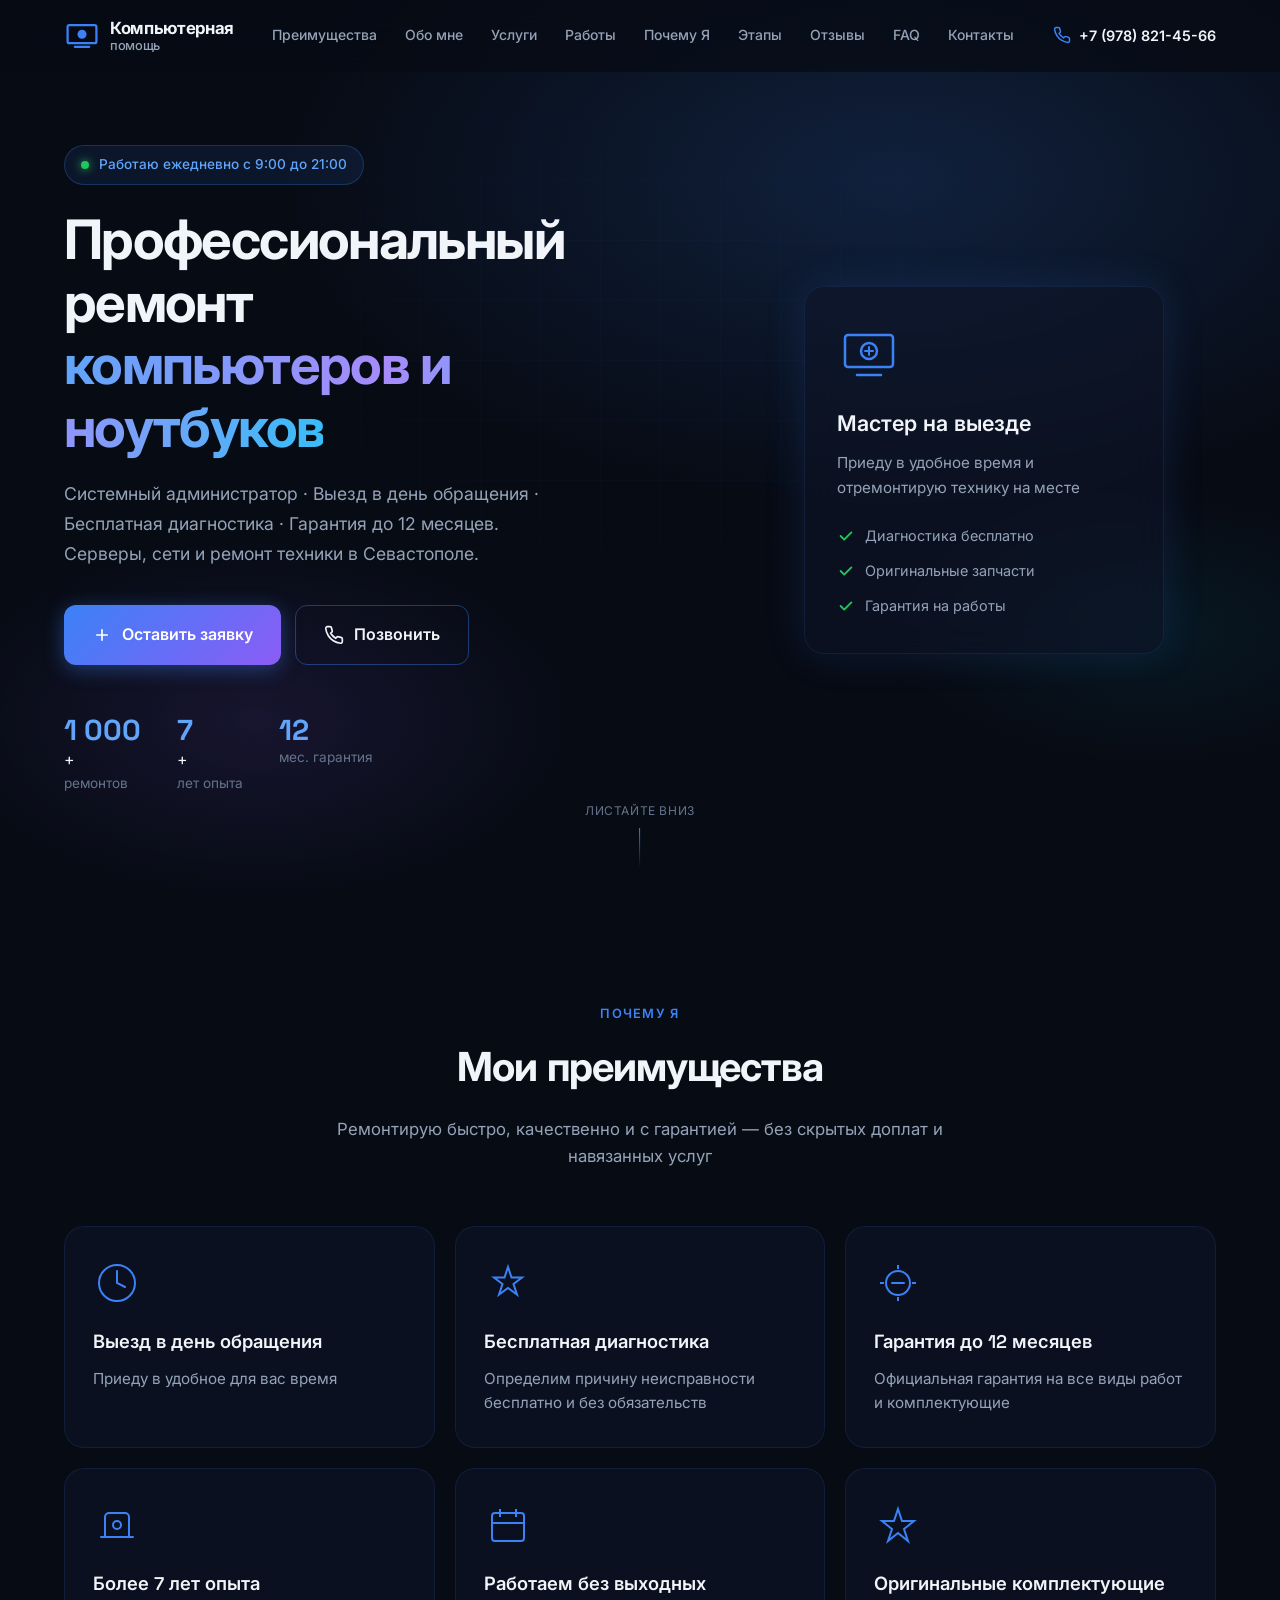
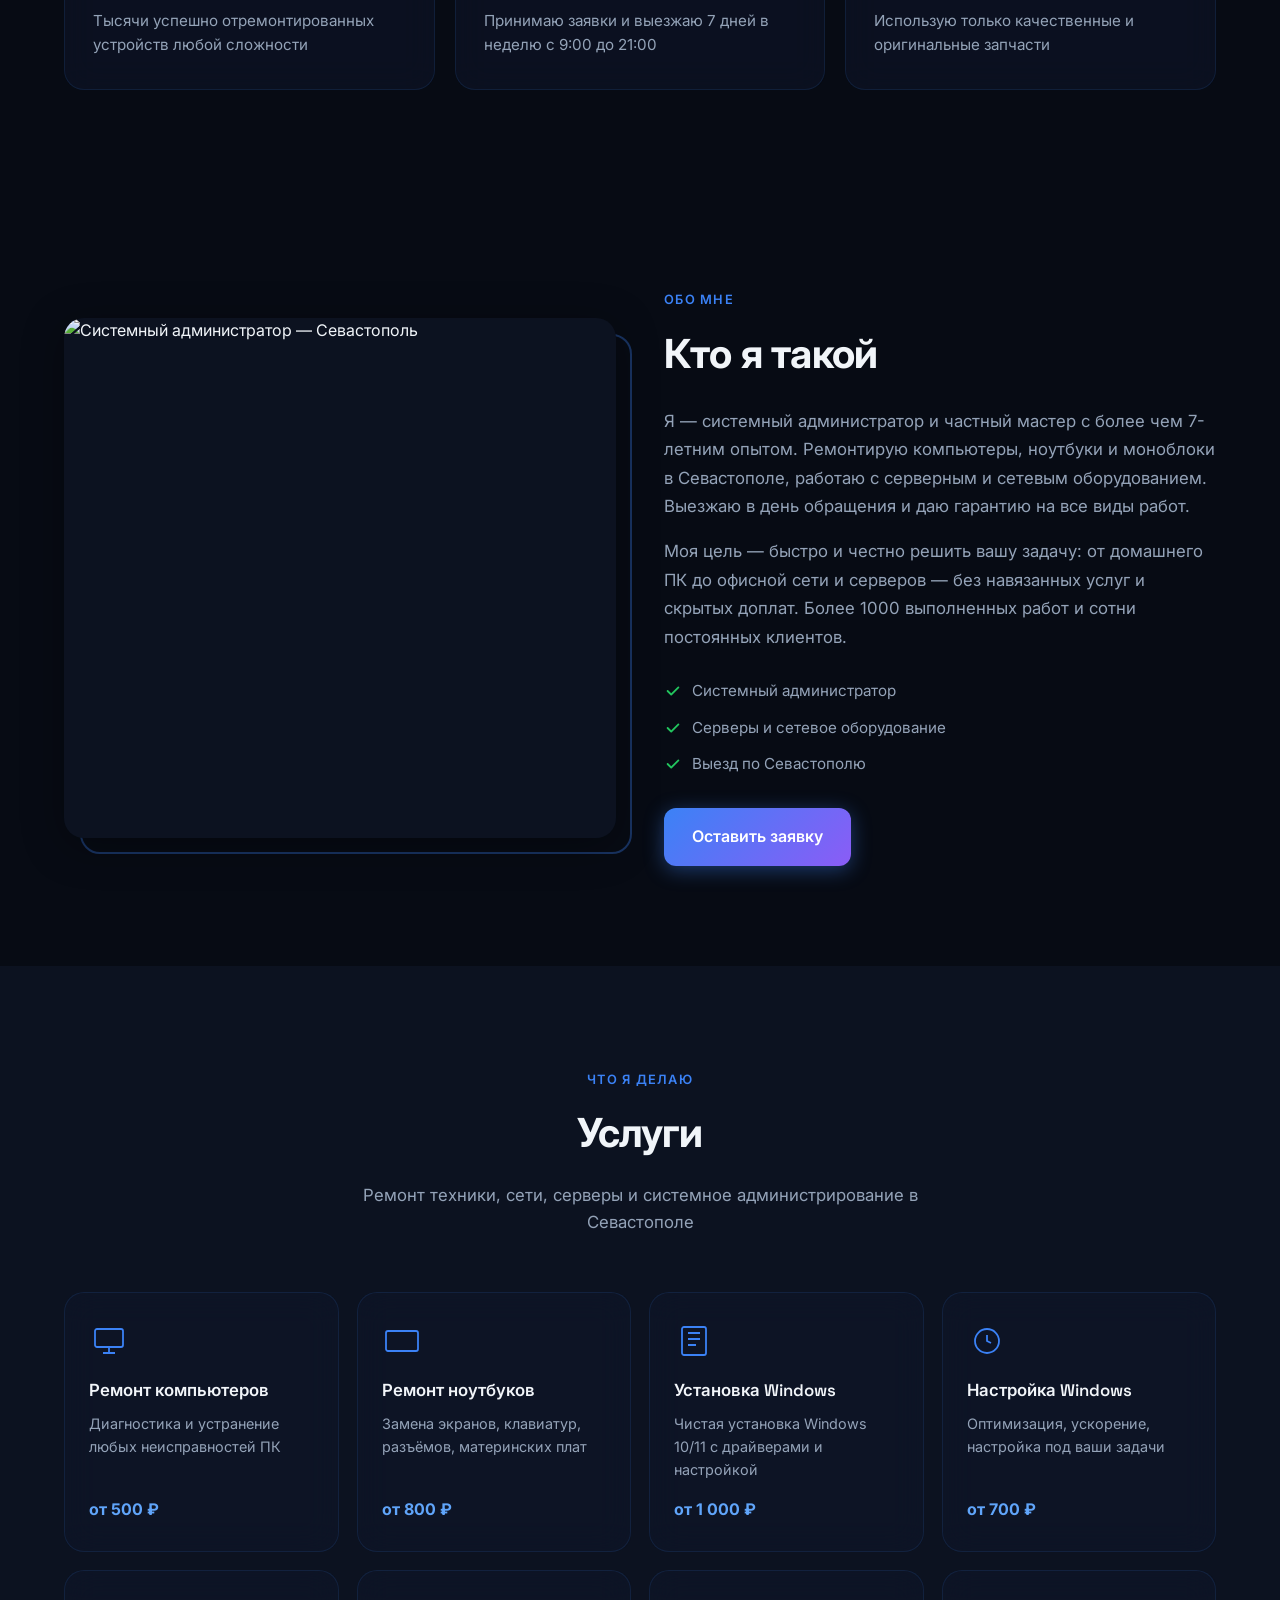
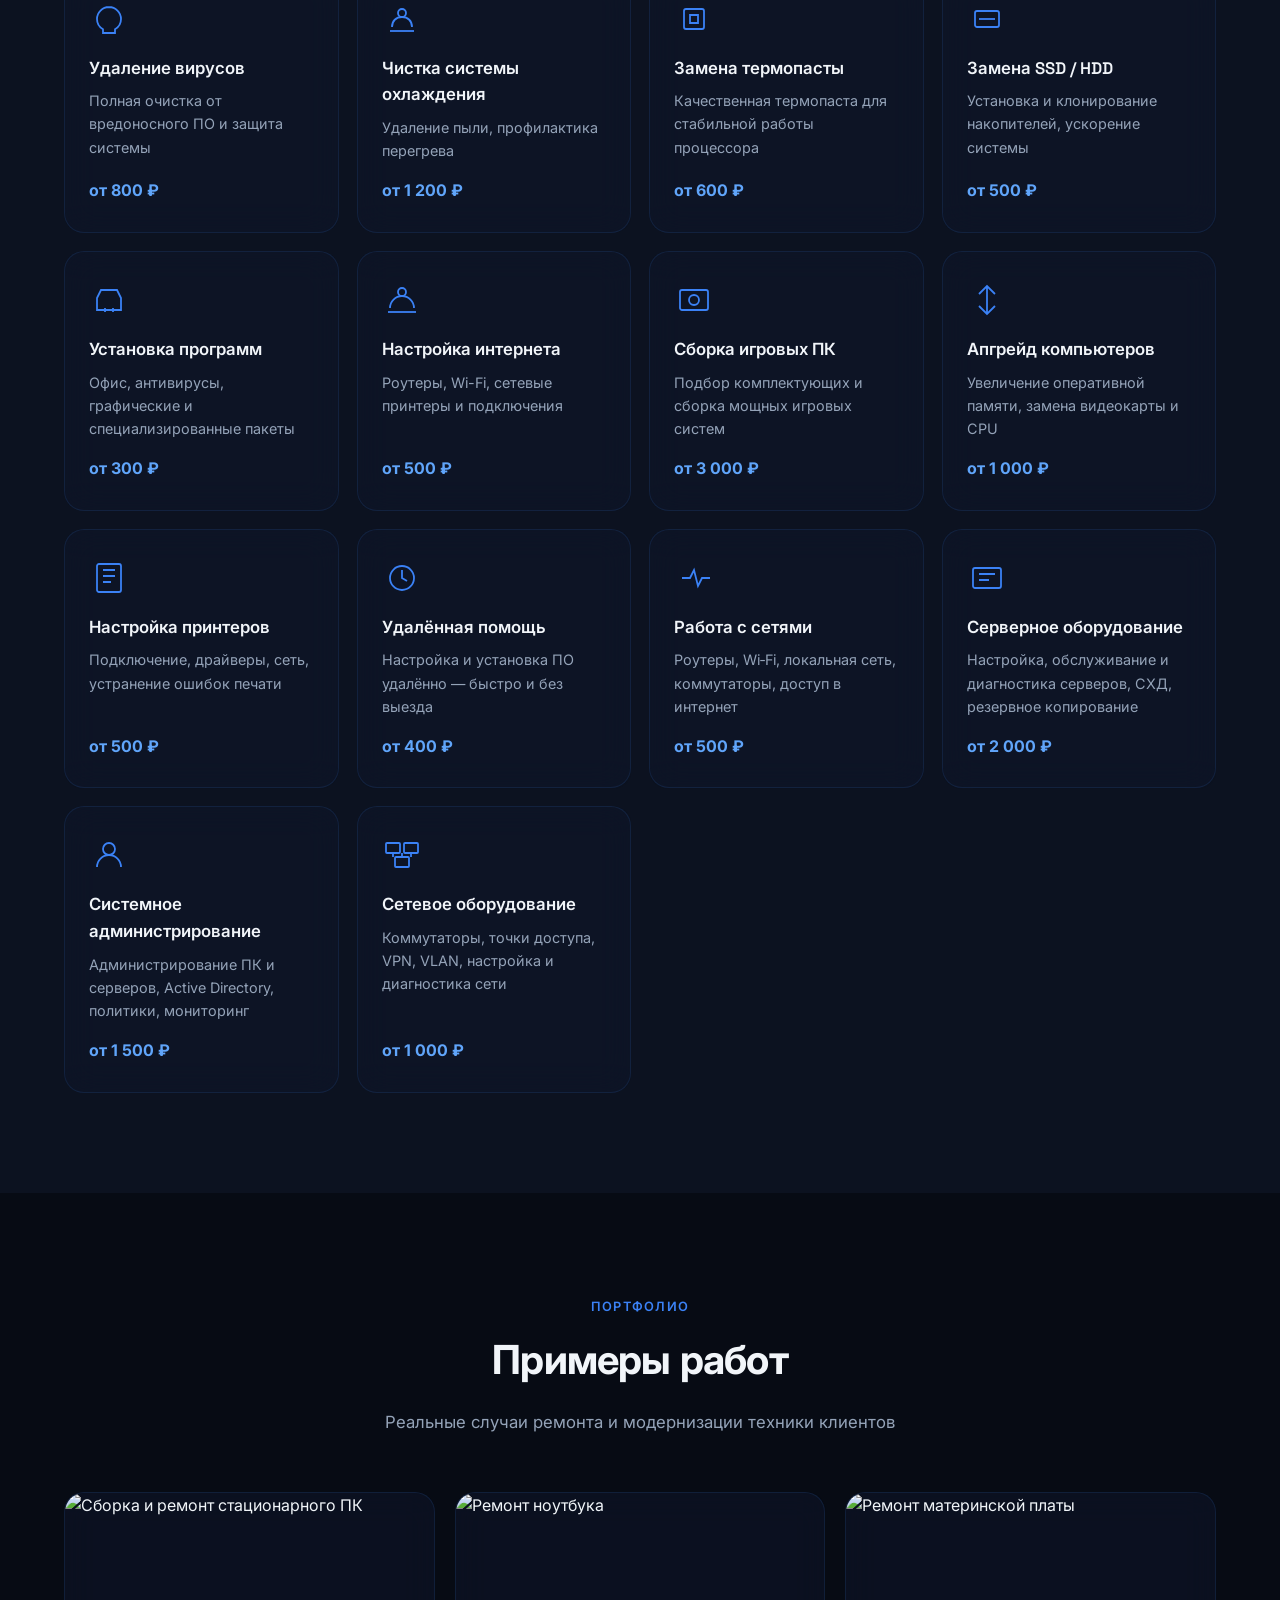
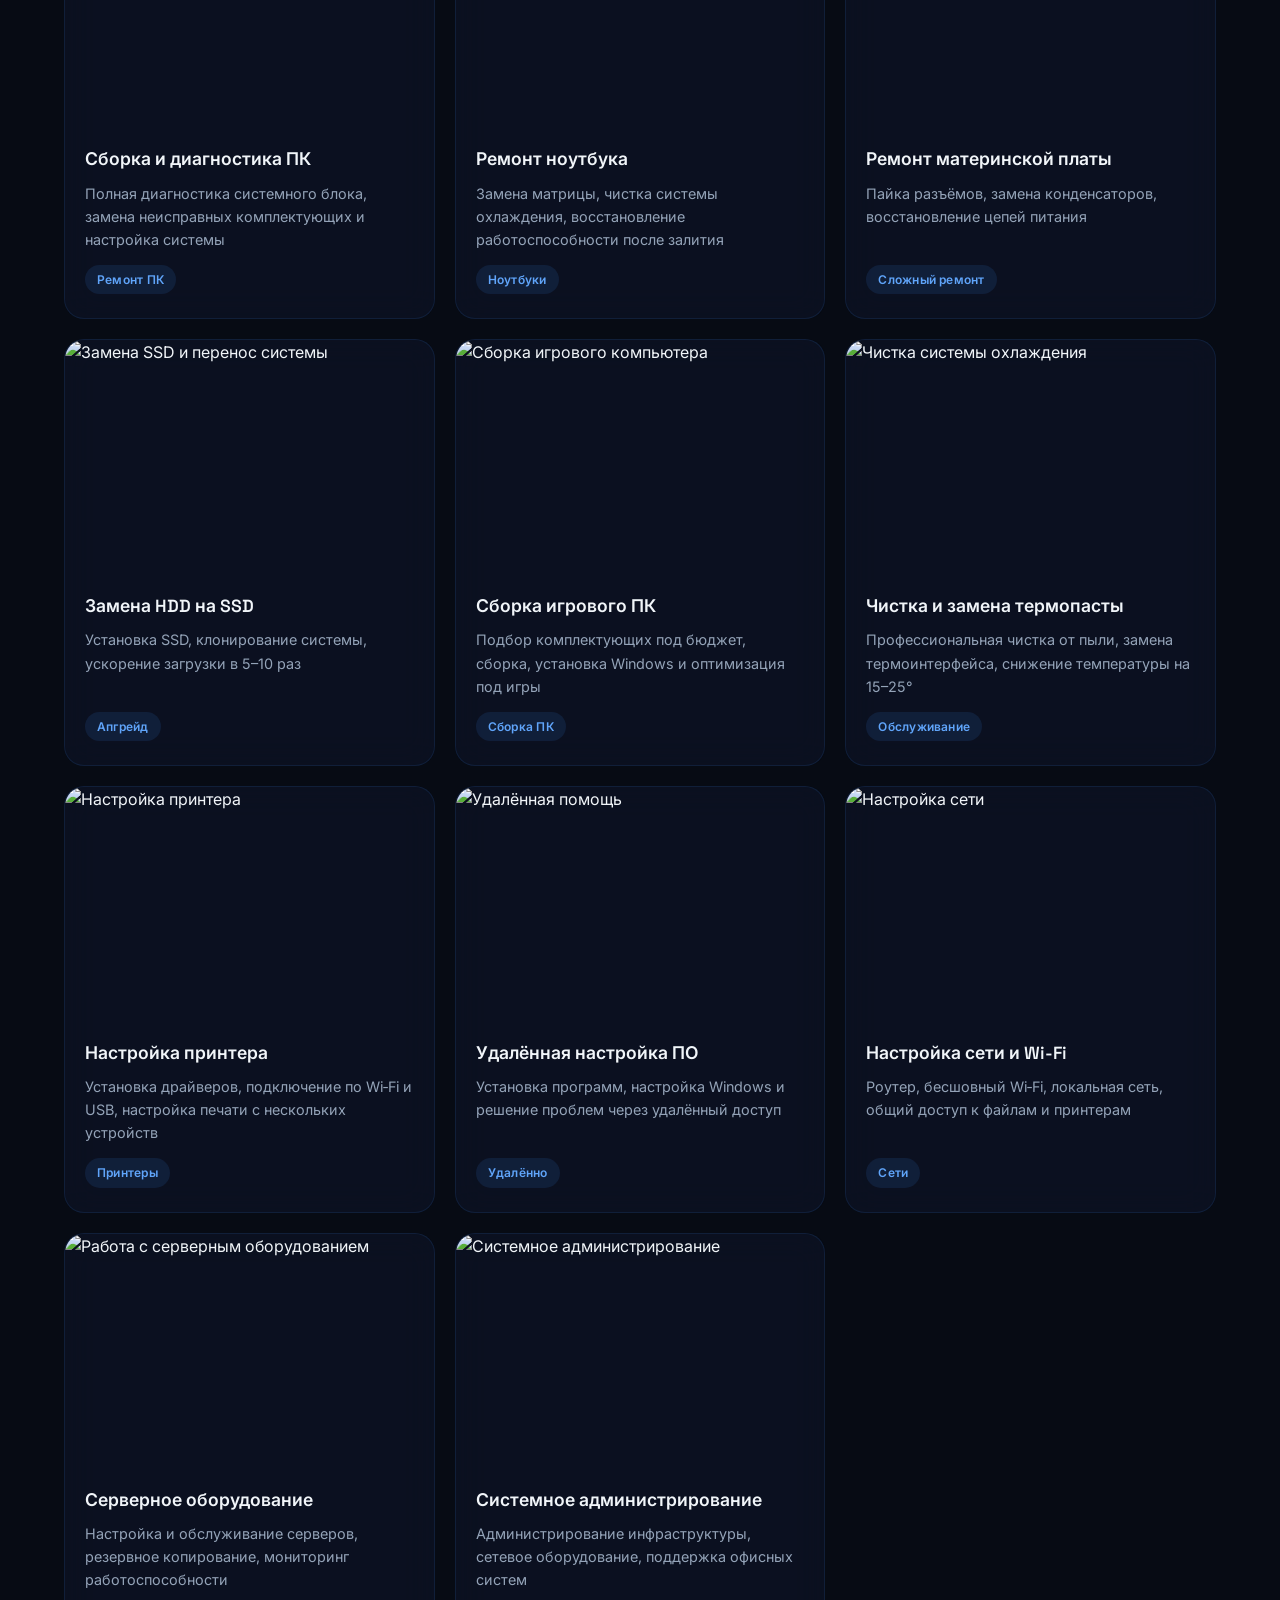
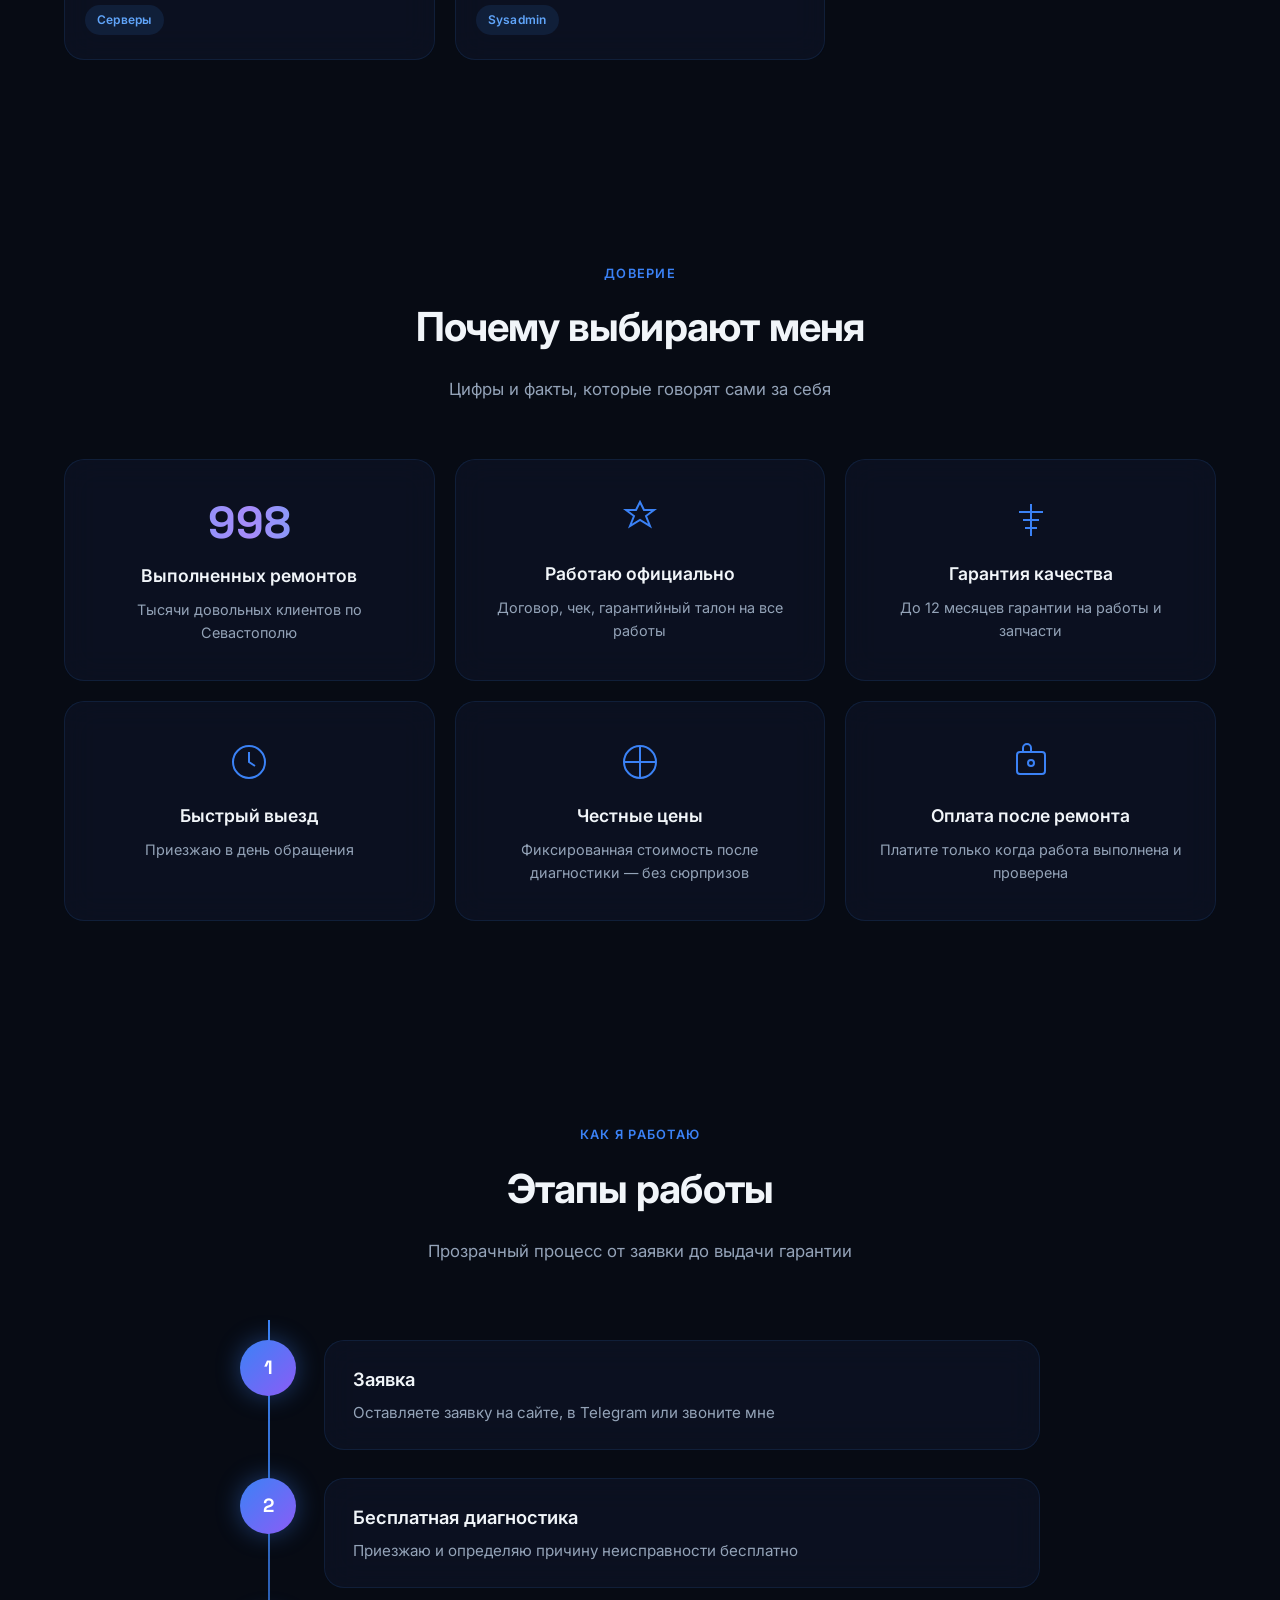
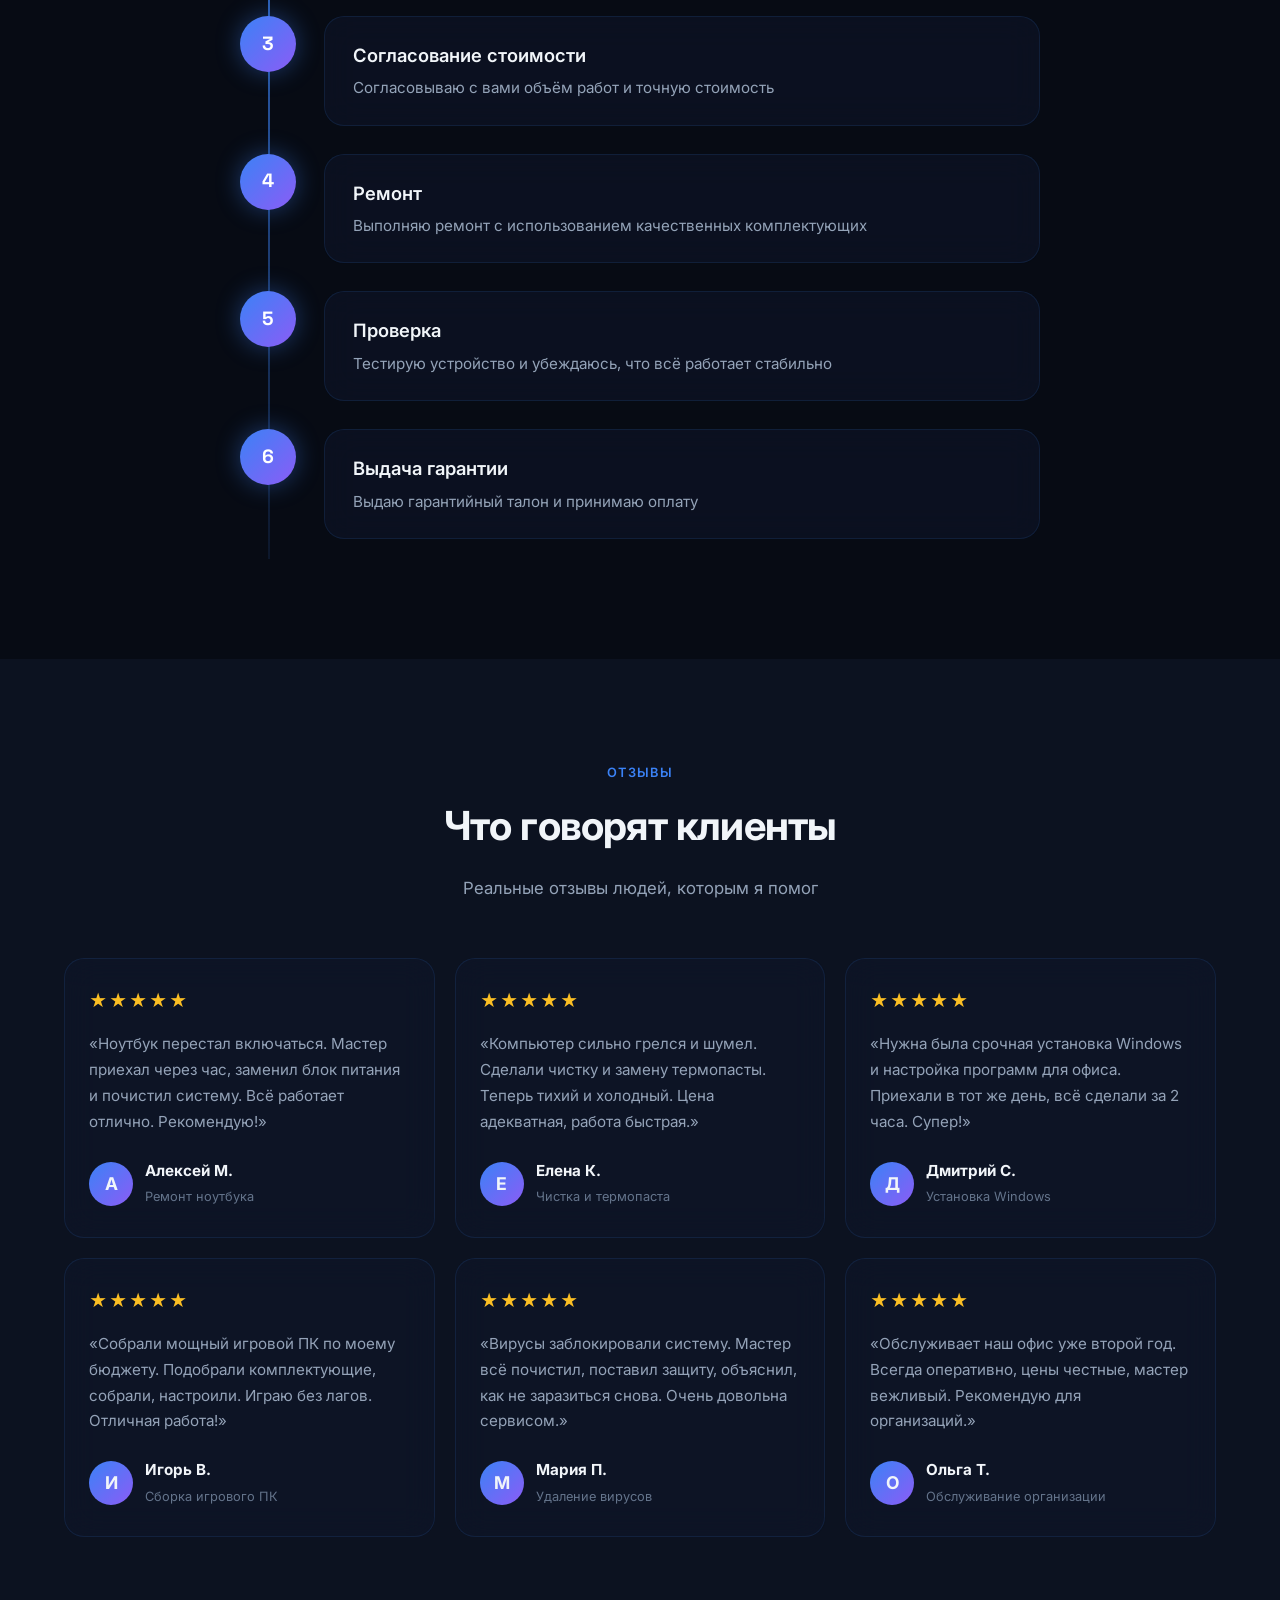
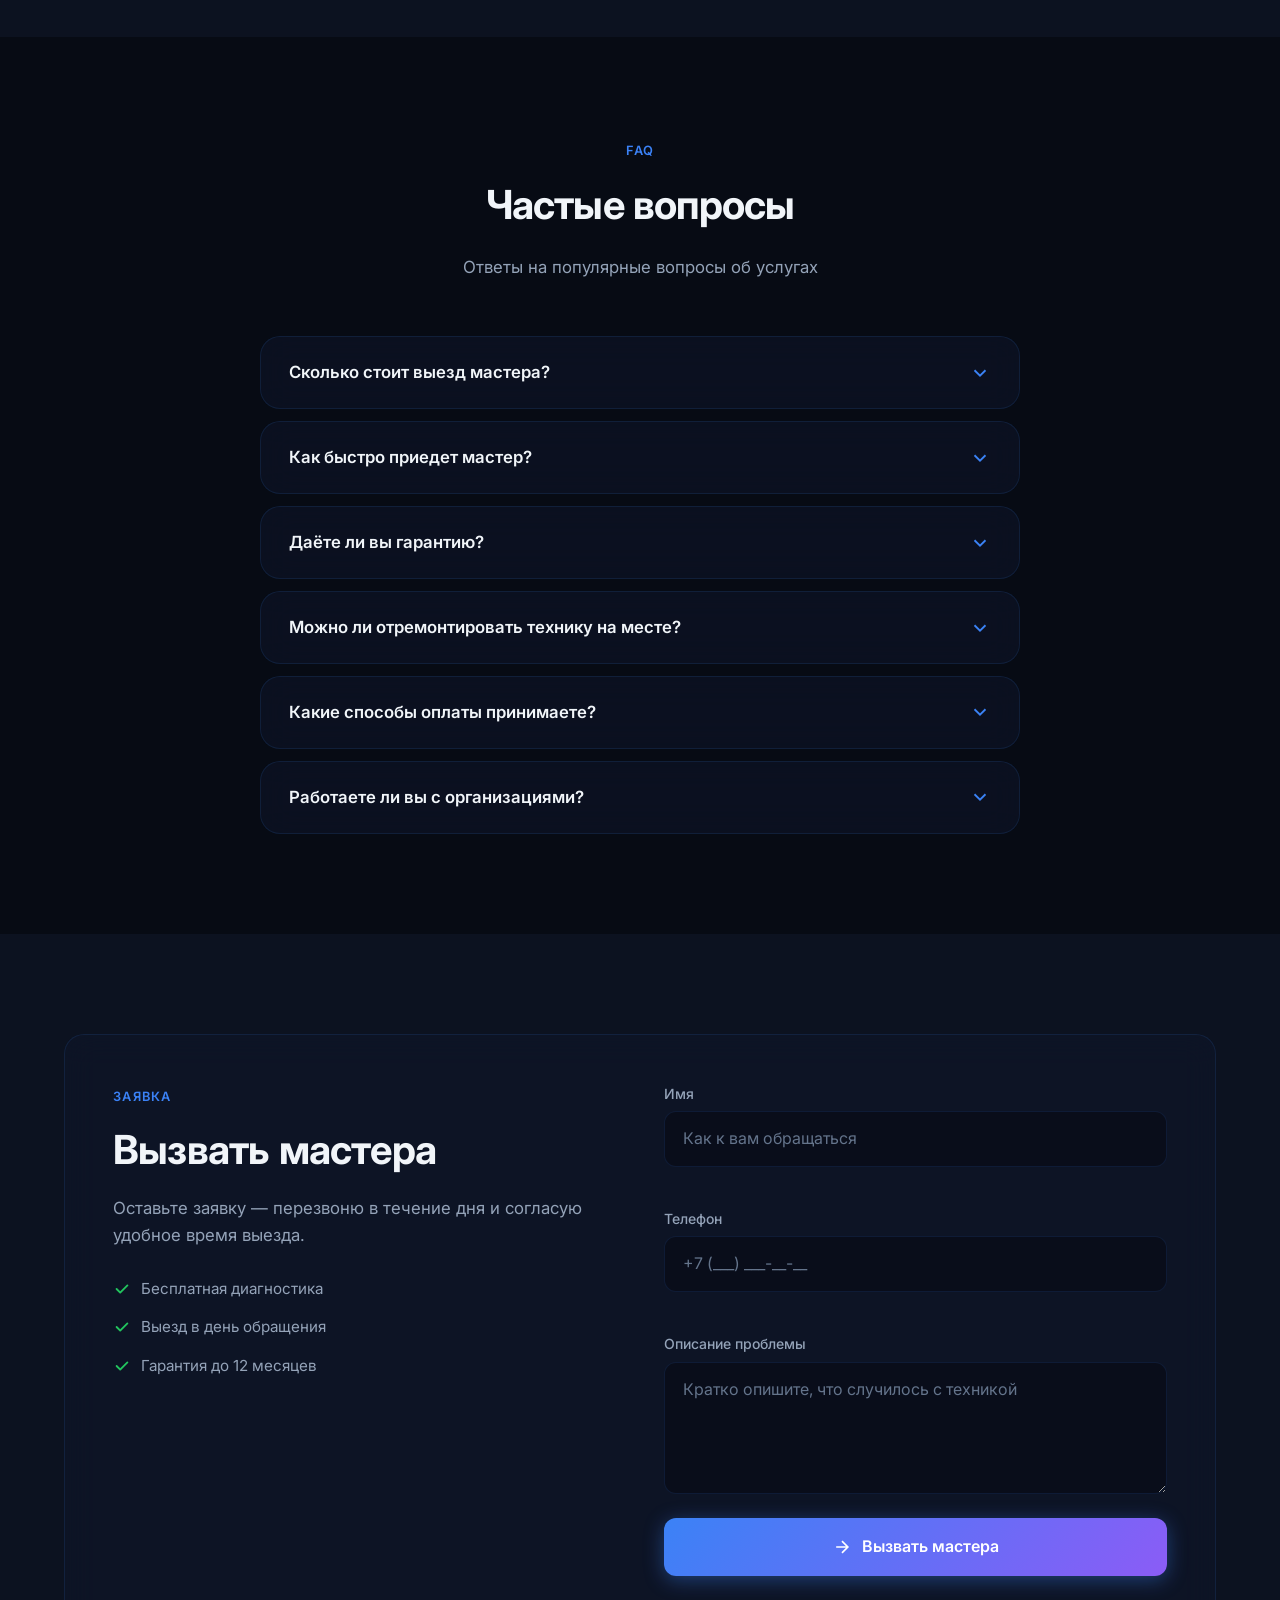
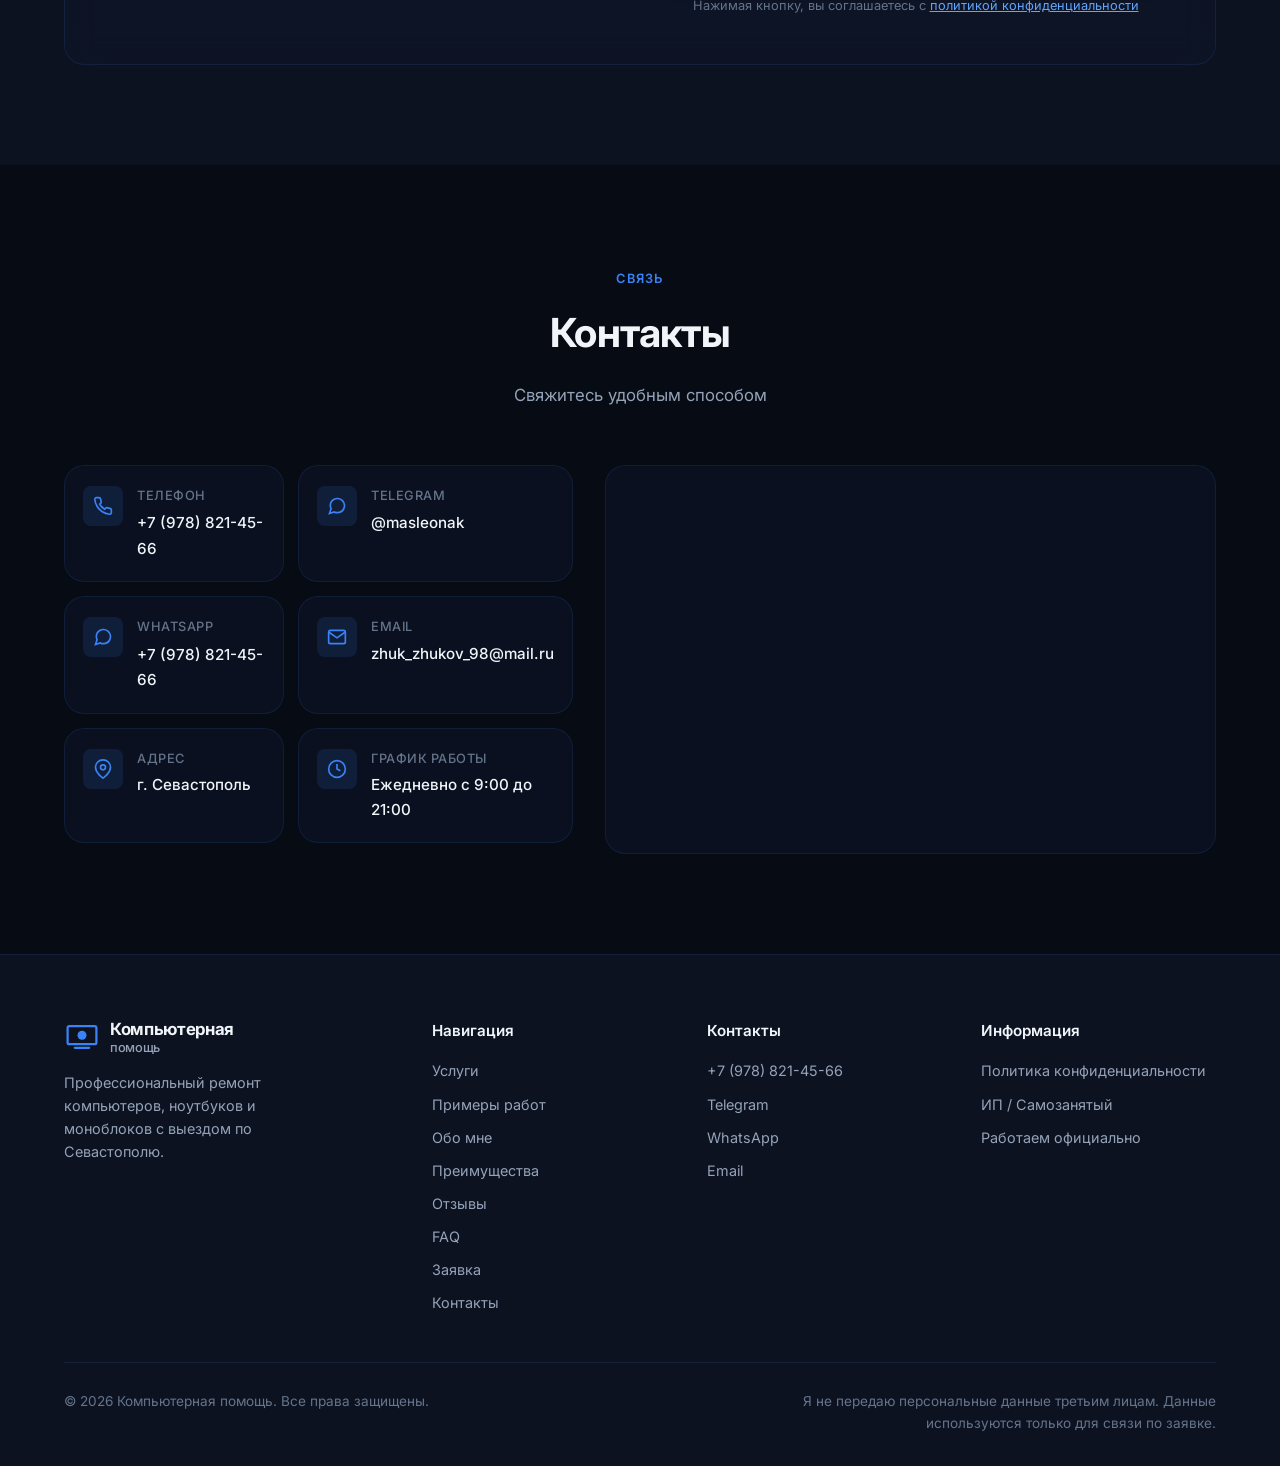
==== index.html @ 7a6c7515 "Add files via upload" ====
<!DOCTYPE html>
<html lang="ru">
<head>
  <meta charset="UTF-8">
  <meta name="viewport" content="width=device-width, initial-scale=1.0">
  <meta http-equiv="X-UA-Compatible" content="IE=edge">
  
  <!-- SEO -->
  <title>Компьютерная помощь — Профессиональный ремонт компьютеров и ноутбуков</title>
  <meta name="description" content="Системный администратор в Севастополе: ремонт ПК и ноутбуков, серверы, сети, сетевое оборудование. Выезд в день обращения, бесплатная диагностика, гарантия до 12 месяцев.">
  <meta name="keywords" content="ремонт компьютеров Севастополь, ремонт ноутбуков, установка Windows, удаление вирусов, настройка принтеров, удалённая помощь, сети, серверы, системный администратор, сетевое оборудование, сборка ПК, компьютерная помощь Севастополь">
  <meta name="author" content="Компьютерная помощь">
  <meta name="robots" content="index, follow">
  <link rel="canonical" href="https://comp-masters.netlify.app/">
  
  <!-- Open Graph -->
  <meta property="og:type" content="website">
  <meta property="og:title" content="Компьютерная помощь — Профессиональный ремонт компьютеров и ноутбуков">
  <meta property="og:description" content="Выезд в день обращения. Бесплатная диагностика. Гарантия до 12 месяцев. Более 10 лет опыта.">
  <meta property="og:url" content="https://comp-masters.netlify.app/">
  <meta property="og:image" content="https://comp-masters.netlify.app/og-image.jpg">
  <meta property="og:locale" content="ru_RU">
  <meta property="og:site_name" content="Компьютерная помощь">
  
  <!-- Twitter Card -->
  <meta name="twitter:card" content="summary_large_image">
  <meta name="twitter:title" content="Компьютерная помощь — Ремонт компьютеров и ноутбуков">
  <meta name="twitter:description" content="Профессиональный ремонт с выездом. Бесплатная диагностика. Гарантия до 12 месяцев.">
  
  <!-- Favicon -->
  <link rel="icon" type="image/svg+xml" href="data:image/svg+xml,%3Csvg xmlns='http://www.w3.org/2000/svg' viewBox='0 0 100 100'%3E%3Crect width='100' height='100' rx='20' fill='%230a0e17'/%3E%3Cpath d='M25 30h50v35H25z' fill='none' stroke='%233b82f6' stroke-width='4'/%3E%3Cpath d='M35 75h30' stroke='%233b82f6' stroke-width='4' stroke-linecap='round'/%3E%3Ccircle cx='50' cy='47' r='8' fill='%233b82f6'/%3E%3C/svg%3E">
  
  <!-- Google Fonts -->
  <link rel="preconnect" href="https://fonts.googleapis.com">
  <link rel="preconnect" href="https://fonts.gstatic.com" crossorigin>
  <link href="https://fonts.googleapis.com/css2?family=Inter:wght@300;400;500;600;700;800&family=Space+Grotesk:wght@500;600;700&display=swap" rel="stylesheet">
  
  <link rel="stylesheet" href="style.css">
  
  <!-- Schema.org -->
  <script type="application/ld+json">
  {
    "@context": "https://schema.org",
    "@type": "LocalBusiness",
    "name": "Компьютерная помощь",
    "description": "Профессиональный ремонт компьютеров, ноутбуков и моноблоков. Выезд по Севастополю, бесплатная диагностика, гарантия до 12 месяцев.",
    "url": "https://comp-masters.netlify.app/",
    "telephone": "+7-978-821-45-66",
    "email": "info@computer-help.example.com",
    "address": {
      "@type": "PostalAddress",
      "streetAddress": "Севастополь",
      "addressLocality": "Севастополь",
      "addressCountry": "RU"
    },
    "geo": {
      "@type": "GeoCoordinates",
      "latitude": "44.6167",
      "longitude": "33.5254"
    },
    "openingHoursSpecification": [
      {
        "@type": "OpeningHoursSpecification",
        "dayOfWeek": ["Monday", "Tuesday", "Wednesday", "Thursday", "Friday", "Saturday", "Sunday"],
        "opens": "09:00",
        "closes": "21:00"
      }
    ],
    "priceRange": "₽₽",
    "image": "https://comp-masters.netlify.app/og-image.jpg",
    "aggregateRating": {
      "@type": "AggregateRating",
      "ratingValue": "4.9",
      "reviewCount": "320"
    },
    "sameAs": [
      "https://t.me/masleonak",
      "https://wa.me/79788214566"
    ]
  }
  </script>
</head>
<body>
  <!-- Header / Navigation -->
  <header class="header" id="header">
    <div class="container header__inner">
      <a href="#hero" class="logo" aria-label="Компьютерная помощь — на главную">
        <svg class="logo__icon" viewBox="0 0 40 40" fill="none" xmlns="http://www.w3.org/2000/svg" aria-hidden="true">
          <rect x="4" y="8" width="32" height="20" rx="2" stroke="currentColor" stroke-width="2.5"/>
          <path d="M12 32h16" stroke="currentColor" stroke-width="2.5" stroke-linecap="round"/>
          <circle cx="20" cy="18" r="5" fill="currentColor"/>
        </svg>
        <span class="logo__text">Компьютерная<span>помощь</span></span>
      </a>
      
      <nav class="nav" id="nav" aria-label="Основная навигация">
        <ul class="nav__list">
          <li><a href="#advantages" class="nav__link">Преимущества</a></li>
          <li><a href="#about" class="nav__link">Обо&nbsp;мне</a></li>
          <li><a href="#services" class="nav__link">Услуги</a></li>
          <li><a href="#works" class="nav__link">Работы</a></li>
          <li><a href="#why-us" class="nav__link">Почему&nbsp;Я</a></li>
          <li><a href="#steps" class="nav__link">Этапы</a></li>
          <li><a href="#reviews" class="nav__link">Отзывы</a></li>
          <li><a href="#faq" class="nav__link">FAQ</a></li>
          <li><a href="#contacts" class="nav__link">Контакты</a></li>
        </ul>
      </nav>
      
      <div class="header__actions">
        <a href="tel:+79788214566" class="header__phone">
          <svg viewBox="0 0 24 24" fill="none" stroke="currentColor" stroke-width="2" aria-hidden="true">
            <path d="M22 16.92v3a2 2 0 01-2.18 2 19.79 19.79 0 01-8.63-3.07 19.5 19.5 0 01-6-6 19.79 19.79 0 01-3.07-8.67A2 2 0 014.11 2h3a2 2 0 012 1.72c.127.96.361 1.903.7 2.81a2 2 0 01-.45 2.11L8.09 9.91a16 16 0 006 6l1.27-1.27a2 2 0 012.11-.45c.907.339 1.85.573 2.81.7A2 2 0 0122 16.92z"/>
          </svg>
          <span>+7 (978) 821-45-66</span>
        </a>
        <a href="#form" class="btn btn--primary btn--sm header__cta">Оставить заявку</a>
        <button class="burger" id="burger" aria-label="Открыть меню" aria-expanded="false" aria-controls="nav">
          <span></span><span></span><span></span>
        </button>
      </div>
    </div>
  </header>

  <main>
    <!-- Hero -->
    <section class="hero" id="hero">
      <div class="hero__bg" aria-hidden="true">
        <div class="hero__gradient"></div>
        <div class="hero__grid"></div>
      </div>
      <div class="container hero__content">
        <div class="hero__text">
          <p class="hero__badge animate-on-scroll">
            <span class="hero__badge-dot"></span>
            Работаю ежедневно с 9:00 до 21:00
          </p>
          <h1 class="hero__title animate-on-scroll">
            Профессиональный ремонт<br>
            <span class="text-gradient">компьютеров и ноутбуков</span>
          </h1>
          <p class="hero__subtitle animate-on-scroll">
            Системный администратор · Выезд в день обращения · Бесплатная диагностика · Гарантия до 12 месяцев.
            Серверы, сети и ремонт техники в Севастополе.
          </p>
          <div class="hero__buttons animate-on-scroll">
            <a href="#form" class="btn btn--primary btn--lg">
              <svg viewBox="0 0 24 24" fill="none" stroke="currentColor" stroke-width="2" aria-hidden="true">
                <path d="M12 5v14M5 12h14"/>
              </svg>
              Оставить заявку
            </a>
            <a href="tel:+79788214566" class="btn btn--outline btn--lg">
              <svg viewBox="0 0 24 24" fill="none" stroke="currentColor" stroke-width="2" aria-hidden="true">
                <path d="M22 16.92v3a2 2 0 01-2.18 2 19.79 19.79 0 01-8.63-3.07 19.5 19.5 0 01-6-6 19.79 19.79 0 01-3.07-8.67A2 2 0 014.11 2h3a2 2 0 012 1.72c.127.96.361 1.903.7 2.81a2 2 0 01-.45 2.11L8.09 9.91a16 16 0 006 6l1.27-1.27a2 2 0 012.11-.45c.907.339 1.85.573 2.81.7A2 2 0 0122 16.92z"/>
              </svg>
              Позвонить
            </a>
          </div>
          <div class="hero__stats animate-on-scroll">
            <div class="hero__stat">
              <span class="hero__stat-num" data-count="1000">0</span>+
              <span class="hero__stat-label">ремонтов</span>
            </div>
            <div class="hero__stat">
              <span class="hero__stat-num" data-count="7">0</span>+
              <span class="hero__stat-label">лет опыта</span>
            </div>
            <div class="hero__stat">
              <span class="hero__stat-num" data-count="12">0</span>
              <span class="hero__stat-label">мес. гарантия</span>
            </div>
          </div>
        </div>
        <div class="hero__visual animate-on-scroll">
          <div class="hero__card glass">
            <div class="hero__card-icon">
              <svg viewBox="0 0 64 64" fill="none" xmlns="http://www.w3.org/2000/svg" aria-hidden="true">
                <rect x="8" y="12" width="48" height="32" rx="3" stroke="currentColor" stroke-width="2.5"/>
                <path d="M20 52h24" stroke="currentColor" stroke-width="2.5" stroke-linecap="round"/>
                <circle cx="32" cy="28" r="8" stroke="currentColor" stroke-width="2.5"/>
                <path d="M32 24v8M28 28h8" stroke="currentColor" stroke-width="2" stroke-linecap="round"/>
              </svg>
            </div>
            <h3>Мастер на выезде</h3>
            <p>Приеду в удобное время и отремонтирую технику на месте</p>
            <ul class="hero__card-list">
              <li>
                <svg viewBox="0 0 20 20" fill="currentColor" aria-hidden="true"><path d="M16.707 5.293a1 1 0 010 1.414l-8 8a1 1 0 01-1.414 0l-4-4a1 1 0 011.414-1.414L8 12.586l7.293-7.293a1 1 0 011.414 0z"/></svg>
                Диагностика бесплатно
              </li>
              <li>
                <svg viewBox="0 0 20 20" fill="currentColor" aria-hidden="true"><path d="M16.707 5.293a1 1 0 010 1.414l-8 8a1 1 0 01-1.414 0l-4-4a1 1 0 011.414-1.414L8 12.586l7.293-7.293a1 1 0 011.414 0z"/></svg>
                Оригинальные запчасти
              </li>
              <li>
                <svg viewBox="0 0 20 20" fill="currentColor" aria-hidden="true"><path d="M16.707 5.293a1 1 0 010 1.414l-8 8a1 1 0 01-1.414 0l-4-4a1 1 0 011.414-1.414L8 12.586l7.293-7.293a1 1 0 011.414 0z"/></svg>
                Гарантия на работы
              </li>
            </ul>
          </div>
        </div>
      </div>
      <div class="hero__scroll" aria-hidden="true">
        <span>Листайте вниз</span>
        <div class="hero__scroll-line"></div>
      </div>
    </section>

    <!-- Advantages -->
    <section class="section advantages" id="advantages">
      <div class="container">
        <div class="section__header animate-on-scroll">
          <span class="section__label">Почему Я</span>
          <h2 class="section__title">Мои преимущества</h2>
          <p class="section__desc">Ремонтирую быстро, качественно и с гарантией — без скрытых доплат и навязанных услуг</p>
        </div>
        <div class="advantages__grid">
          <article class="advantage-card glass animate-on-scroll">
            <div class="advantage-card__icon">
              <svg viewBox="0 0 48 48" fill="none" stroke="currentColor" stroke-width="2" aria-hidden="true">
                <circle cx="24" cy="24" r="18"/>
                <path d="M24 12v12l8 4" stroke-linecap="round"/>
              </svg>
            </div>
            <h3>Выезд в день обращения</h3>
            <p>Приеду в удобное для вас время </p>
          </article>
          <article class="advantage-card glass animate-on-scroll">
            <div class="advantage-card__icon">
              <svg viewBox="0 0 48 48" fill="none" stroke="currentColor" stroke-width="2" aria-hidden="true">
                <path d="M24 8l3.5 10.5H38l-8.5 6.5 3.5 10.5L24 29l-9 6.5 3.5-10.5L10 18.5h10.5L24 8z"/>
              </svg>
            </div>
            <h3>Бесплатная диагностика</h3>
            <p>Определим причину неисправности бесплатно и без обязательств</p>
          </article>
          <article class="advantage-card glass animate-on-scroll">
            <div class="advantage-card__icon">
              <svg viewBox="0 0 48 48" fill="none" stroke="currentColor" stroke-width="2" aria-hidden="true">
                <path d="M24 6v4M24 38v4M6 24h4M38 24h4"/>
                <circle cx="24" cy="24" r="12"/>
                <path d="M18 24h12" stroke-linecap="round"/>
              </svg>
            </div>
            <h3>Гарантия до 12 месяцев</h3>
            <p>Официальная гарантия на все виды работ и комплектующие</p>
          </article>
          <article class="advantage-card glass animate-on-scroll">
            <div class="advantage-card__icon">
              <svg viewBox="0 0 48 48" fill="none" stroke="currentColor" stroke-width="2" aria-hidden="true">
                <path d="M12 36V16a4 4 0 014-4h16a4 4 0 014 4v20"/>
                <path d="M8 36h32" stroke-linecap="round"/>
                <circle cx="24" cy="24" r="4"/>
              </svg>
            </div>
            <h3>Более 7 лет опыта</h3>
            <p>Тысячи успешно отремонтированных устройств любой сложности</p>
          </article>
          <article class="advantage-card glass animate-on-scroll">
            <div class="advantage-card__icon">
              <svg viewBox="0 0 48 48" fill="none" stroke="currentColor" stroke-width="2" aria-hidden="true">
                <rect x="8" y="12" width="32" height="28" rx="3"/>
                <path d="M16 8v8M32 8v8M8 22h32"/>
              </svg>
            </div>
            <h3>Работаем без выходных</h3>
            <p>Принимаю заявки и выезжаю 7 дней в неделю с 9:00 до 21:00</p>
          </article>
          <article class="advantage-card glass animate-on-scroll">
            <div class="advantage-card__icon">
              <svg viewBox="0 0 48 48" fill="none" stroke="currentColor" stroke-width="2" aria-hidden="true">
                <path d="M24 8l4 12h12l-10 8 4 12-10-8-10 8 4-12-10-8h12z"/>
              </svg>
            </div>
            <h3>Оригинальные комплектующие</h3>
            <p>Использую только качественные и оригинальные запчасти</p>
          </article>
        </div>
      </div>
    </section>

    <!-- About -->
    <section class="section about" id="about">
      <div class="container">
        <div class="about__grid">
          <div class="about__photo-wrap animate-on-scroll">
            <img
              src="images/about.jpg"
              alt="Системный администратор — Севастополь"
              class="about__photo"
              loading="lazy"
              width="800"
              height="450"
            >
            <div class="about__photo-frame" aria-hidden="true"></div>
          </div>
          <div class="about__content animate-on-scroll">
            <span class="section__label">Обо мне</span>
            <h2 class="section__title">Кто я такой</h2>
            <p class="about__text">
              Я — системный администратор и частный мастер с более чем 7-летним
              опытом. Ремонтирую компьютеры, ноутбуки и моноблоки в Севастополе,
              работаю с серверным и сетевым оборудованием. Выезжаю в день обращения
              и даю гарантию на все виды работ.
            </p>
            <p class="about__text">
              Моя цель — быстро и честно решить вашу задачу: от домашнего ПК
              до офисной сети и серверов — без навязанных услуг и скрытых доплат.
              Более 1000 выполненных работ и сотни постоянных клиентов.
            </p>
            <ul class="about__list">
              <li>
                <svg viewBox="0 0 20 20" fill="currentColor" aria-hidden="true"><path d="M16.707 5.293a1 1 0 010 1.414l-8 8a1 1 0 01-1.414 0l-4-4a1 1 0 011.414-1.414L8 12.586l7.293-7.293a1 1 0 011.414 0z"/></svg>
                Системный администратор
              </li>
              <li>
                <svg viewBox="0 0 20 20" fill="currentColor" aria-hidden="true"><path d="M16.707 5.293a1 1 0 010 1.414l-8 8a1 1 0 01-1.414 0l-4-4a1 1 0 011.414-1.414L8 12.586l7.293-7.293a1 1 0 011.414 0z"/></svg>
                Серверы и сетевое оборудование
              </li>
              <li>
                <svg viewBox="0 0 20 20" fill="currentColor" aria-hidden="true"><path d="M16.707 5.293a1 1 0 010 1.414l-8 8a1 1 0 01-1.414 0l-4-4a1 1 0 011.414-1.414L8 12.586l7.293-7.293a1 1 0 011.414 0z"/></svg>
                Выезд по Севастополю
              </li>
            </ul>
            <a href="#form" class="btn btn--primary btn--lg about__cta">Оставить заявку</a>
          </div>
        </div>
      </div>
    </section>

    <!-- Services -->
    <section class="section services" id="services">
      <div class="container">
        <div class="section__header animate-on-scroll">
          <span class="section__label">Что я делаю</span>
          <h2 class="section__title">Услуги</h2>
          <p class="section__desc">Ремонт техники, сети, серверы и системное администрирование в Севастополе</p>
        </div>
        <div class="services__grid">
          <article class="service-card glass animate-on-scroll">
            <div class="service-card__icon">
              <svg viewBox="0 0 40 40" fill="none" stroke="currentColor" stroke-width="1.8" aria-hidden="true">
                <rect x="6" y="8" width="28" height="18" rx="2"/>
                <path d="M14 32h12M20 26v6"/>
              </svg>
            </div>
            <h3>Ремонт компьютеров</h3>
            <p>Диагностика и устранение любых неисправностей ПК</p>
            <span class="service-card__price">от 500 ₽</span>
          </article>
          <article class="service-card glass animate-on-scroll">
            <div class="service-card__icon">
              <svg viewBox="0 0 40 40" fill="none" stroke="currentColor" stroke-width="1.8" aria-hidden="true">
                <rect x="4" y="10" width="32" height="20" rx="2"/>
                <path d="M12 30h16"/>
              </svg>
            </div>
            <h3>Ремонт ноутбуков</h3>
            <p>Замена экранов, клавиатур, разъёмов, материнских плат</p>
            <span class="service-card__price">от 800 ₽</span>
          </article>
          <article class="service-card glass animate-on-scroll">
            <div class="service-card__icon">
              <svg viewBox="0 0 40 40" fill="none" stroke="currentColor" stroke-width="1.8" aria-hidden="true">
                <rect x="8" y="6" width="24" height="28" rx="2"/>
                <path d="M14 12h12M14 18h12M14 24h8"/>
              </svg>
            </div>
            <h3>Установка Windows</h3>
            <p>Чистая установка Windows 10/11 с драйверами и настройкой</p>
            <span class="service-card__price">от 1 000 ₽</span>
          </article>
          <article class="service-card glass animate-on-scroll">
            <div class="service-card__icon">
              <svg viewBox="0 0 40 40" fill="none" stroke="currentColor" stroke-width="1.8" aria-hidden="true">
                <circle cx="20" cy="20" r="12"/>
                <path d="M20 14v6l4 2"/>
              </svg>
            </div>
            <h3>Настройка Windows</h3>
            <p>Оптимизация, ускорение, настройка под ваши задачи</p>
            <span class="service-card__price">от 700 ₽</span>
          </article>
          <article class="service-card glass animate-on-scroll">
            <div class="service-card__icon">
              <svg viewBox="0 0 40 40" fill="none" stroke="currentColor" stroke-width="1.8" aria-hidden="true">
                <path d="M20 8c-6.6 0-12 5.4-12 12 0 4.4 2.4 8.2 6 10.2V34h12v-3.8c3.6-2 6-5.8 6-10.2 0-6.6-5.4-12-12-12z"/>
                <path d="M16 34h8"/>
              </svg>
            </div>
            <h3>Удаление вирусов</h3>
            <p>Полная очистка от вредоносного ПО и защита системы</p>
            <span class="service-card__price">от 800 ₽</span>
          </article>
          <article class="service-card glass animate-on-scroll">
            <div class="service-card__icon">
              <svg viewBox="0 0 40 40" fill="none" stroke="currentColor" stroke-width="1.8" aria-hidden="true">
                <path d="M10 28c0-6 4-10 10-10s10 4 10 10"/>
                <circle cx="20" cy="14" r="4"/>
                <path d="M8 32h24"/>
              </svg>
            </div>
            <h3>Чистка системы охлаждения</h3>
            <p>Удаление пыли, профилактика перегрева</p>
            <span class="service-card__price">от 1 200 ₽</span>
          </article>
          <article class="service-card glass animate-on-scroll">
            <div class="service-card__icon">
              <svg viewBox="0 0 40 40" fill="none" stroke="currentColor" stroke-width="1.8" aria-hidden="true">
                <rect x="10" y="10" width="20" height="20" rx="2"/>
                <path d="M16 16h8v8h-8z"/>
              </svg>
            </div>
            <h3>Замена термопасты</h3>
            <p>Качественная термопаста для стабильной работы процессора</p>
            <span class="service-card__price">от 600 ₽</span>
          </article>
          <article class="service-card glass animate-on-scroll">
            <div class="service-card__icon">
              <svg viewBox="0 0 40 40" fill="none" stroke="currentColor" stroke-width="1.8" aria-hidden="true">
                <rect x="8" y="12" width="24" height="16" rx="2"/>
                <path d="M12 20h16"/>
              </svg>
            </div>
            <h3>Замена SSD / HDD</h3>
            <p>Установка и клонирование накопителей, ускорение системы</p>
            <span class="service-card__price">от 500 ₽</span>
          </article>
          <article class="service-card glass animate-on-scroll">
            <div class="service-card__icon">
              <svg viewBox="0 0 40 40" fill="none" stroke="currentColor" stroke-width="1.8" aria-hidden="true">
                <path d="M12 10h16l4 8v12H8V18l4-8z"/>
                <path d="M16 28v4M24 28v4"/>
              </svg>
            </div>
            <h3>Установка программ</h3>
            <p>Офис, антивирусы, графические и специализированные пакеты</p>
            <span class="service-card__price">от 300 ₽</span>
          </article>
          <article class="service-card glass animate-on-scroll">
            <div class="service-card__icon">
              <svg viewBox="0 0 40 40" fill="none" stroke="currentColor" stroke-width="1.8" aria-hidden="true">
                <path d="M8 28c0-6.6 5.4-12 12-12s12 5.4 12 12"/>
                <circle cx="20" cy="12" r="4"/>
                <path d="M6 32h28"/>
              </svg>
            </div>
            <h3>Настройка интернета</h3>
            <p>Роутеры, Wi-Fi, сетевые принтеры и подключения</p>
            <span class="service-card__price">от 500 ₽</span>
          </article>
          <article class="service-card glass animate-on-scroll">
            <div class="service-card__icon">
              <svg viewBox="0 0 40 40" fill="none" stroke="currentColor" stroke-width="1.8" aria-hidden="true">
                <rect x="6" y="10" width="28" height="20" rx="2"/>
                <path d="M14 30h12"/>
                <circle cx="20" cy="20" r="5"/>
              </svg>
            </div>
            <h3>Сборка игровых ПК</h3>
            <p>Подбор комплектующих и сборка мощных игровых систем</p>
            <span class="service-card__price">от 3 000 ₽</span>
          </article>
          <article class="service-card glass animate-on-scroll">
            <div class="service-card__icon">
              <svg viewBox="0 0 40 40" fill="none" stroke="currentColor" stroke-width="1.8" aria-hidden="true">
                <path d="M20 6v28M12 14l8-8 8 8M12 26l8 8 8-8"/>
              </svg>
            </div>
            <h3>Апгрейд компьютеров</h3>
            <p>Увеличение оперативной памяти, замена видеокарты и CPU</p>
            <span class="service-card__price">от 1 000 ₽</span>
          </article>
          <article class="service-card glass animate-on-scroll">
            <div class="service-card__icon">
              <svg viewBox="0 0 40 40" fill="none" stroke="currentColor" stroke-width="1.8" aria-hidden="true">
                <rect x="8" y="6" width="24" height="28" rx="2"/>
                <path d="M14 12h12M14 18h12M14 24h8"/>
              </svg>
            </div>
            <h3>Настройка принтеров</h3>
            <p>Подключение, драйверы, сеть, устранение ошибок печати</p>
            <span class="service-card__price">от 500 ₽</span>
          </article>
          <article class="service-card glass animate-on-scroll">
            <div class="service-card__icon">
              <svg viewBox="0 0 40 40" fill="none" stroke="currentColor" stroke-width="1.8" aria-hidden="true">
                <circle cx="20" cy="20" r="12"/>
                <path d="M20 12v8l5 3"/>
              </svg>
            </div>
            <h3>Удалённая помощь</h3>
            <p>Настройка и установка ПО удалённо — быстро и без выезда</p>
            <span class="service-card__price">от 400 ₽</span>
          </article>
          <article class="service-card glass animate-on-scroll">
            <div class="service-card__icon">
              <svg viewBox="0 0 40 40" fill="none" stroke="currentColor" stroke-width="1.8" aria-hidden="true">
                <path d="M8 20h8l4-8 4 16 4-8h8"/>
              </svg>
            </div>
            <h3>Работа с сетями</h3>
            <p>Роутеры, Wi‑Fi, локальная сеть, коммутаторы, доступ в интернет</p>
            <span class="service-card__price">от 500 ₽</span>
          </article>
          <article class="service-card glass animate-on-scroll">
            <div class="service-card__icon">
              <svg viewBox="0 0 40 40" fill="none" stroke="currentColor" stroke-width="1.8" aria-hidden="true">
                <rect x="6" y="10" width="28" height="20" rx="2"/>
                <path d="M12 16h16M12 22h10"/>
              </svg>
            </div>
            <h3>Серверное оборудование</h3>
            <p>Настройка, обслуживание и диагностика серверов, СХД, резервное копирование</p>
            <span class="service-card__price">от 2 000 ₽</span>
          </article>
          <article class="service-card glass animate-on-scroll">
            <div class="service-card__icon">
              <svg viewBox="0 0 40 40" fill="none" stroke="currentColor" stroke-width="1.8" aria-hidden="true">
                <circle cx="20" cy="14" r="6"/>
                <path d="M8 32c0-6.6 5.4-12 12-12s12 5.4 12 12"/>
              </svg>
            </div>
            <h3>Системное администрирование</h3>
            <p>Администрирование ПК и серверов, Active Directory, политики, мониторинг</p>
            <span class="service-card__price">от 1 500 ₽</span>
          </article>
          <article class="service-card glass animate-on-scroll">
            <div class="service-card__icon">
              <svg viewBox="0 0 40 40" fill="none" stroke="currentColor" stroke-width="1.8" aria-hidden="true">
                <rect x="4" y="8" width="14" height="10" rx="1"/>
                <rect x="22" y="8" width="14" height="10" rx="1"/>
                <rect x="13" y="22" width="14" height="10" rx="1"/>
                <path d="M11 18v4M29 18v4M20 18v4"/>
              </svg>
            </div>
            <h3>Сетевое оборудование</h3>
            <p>Коммутаторы, точки доступа, VPN, VLAN, настройка и диагностика сети</p>
            <span class="service-card__price">от 1 000 ₽</span>
          </article>
        </div>
      </div>
    </section>

    <!-- Works / Portfolio -->
    <section class="section works" id="works">
      <div class="container">
        <div class="section__header animate-on-scroll">
          <span class="section__label">Портфолио</span>
          <h2 class="section__title">Примеры работ</h2>
          <p class="section__desc">Реальные случаи ремонта и модернизации техники клиентов</p>
        </div>
        <div class="works__grid">
          <article class="work-card glass animate-on-scroll">
            <div class="work-card__img-wrap">
              <img src="images/work-pc.jpg" alt="Сборка и ремонт стационарного ПК" class="work-card__img" loading="lazy" width="800" height="533">
            </div>
            <div class="work-card__body">
              <h3>Сборка и диагностика ПК</h3>
              <p>Полная диагностика системного блока, замена неисправных комплектующих и настройка системы</p>
              <span class="work-card__tag">Ремонт ПК</span>
            </div>
          </article>
          <article class="work-card glass animate-on-scroll">
            <div class="work-card__img-wrap">
              <img src="images/work-laptop.jpg" alt="Ремонт ноутбука" class="work-card__img" loading="lazy" width="800" height="533">
            </div>
            <div class="work-card__body">
              <h3>Ремонт ноутбука</h3>
              <p>Замена матрицы, чистка системы охлаждения, восстановление работоспособности после залития</p>
              <span class="work-card__tag">Ноутбуки</span>
            </div>
          </article>
          <article class="work-card glass animate-on-scroll">
            <div class="work-card__img-wrap">
              <img src="images/work-motherboard.jpg" alt="Ремонт материнской платы" class="work-card__img" loading="lazy" width="800" height="533">
            </div>
            <div class="work-card__body">
              <h3>Ремонт материнской платы</h3>
              <p>Пайка разъёмов, замена конденсаторов, восстановление цепей питания</p>
              <span class="work-card__tag">Сложный ремонт</span>
            </div>
          </article>
          <article class="work-card glass animate-on-scroll">
            <div class="work-card__img-wrap">
              <img src="images/work-ssd.jpg" alt="Замена SSD и перенос системы" class="work-card__img" loading="lazy" width="800" height="533">
            </div>
            <div class="work-card__body">
              <h3>Замена HDD на SSD</h3>
              <p>Установка SSD, клонирование системы, ускорение загрузки в 5–10 раз</p>
              <span class="work-card__tag">Апгрейд</span>
            </div>
          </article>
          <article class="work-card glass animate-on-scroll">
            <div class="work-card__img-wrap">
              <img src="images/work-gaming.jpg" alt="Сборка игрового компьютера" class="work-card__img" loading="lazy" width="800" height="533">
            </div>
            <div class="work-card__body">
              <h3>Сборка игрового ПК</h3>
              <p>Подбор комплектующих под бюджет, сборка, установка Windows и оптимизация под игры</p>
              <span class="work-card__tag">Сборка ПК</span>
            </div>
          </article>
          <article class="work-card glass animate-on-scroll">
            <div class="work-card__img-wrap">
              <img src="images/work-clean.jpg" alt="Чистка системы охлаждения" class="work-card__img" loading="lazy" width="800" height="533">
            </div>
            <div class="work-card__body">
              <h3>Чистка и замена термопасты</h3>
              <p>Профессиональная чистка от пыли, замена термоинтерфейса, снижение температуры на 15–25°</p>
              <span class="work-card__tag">Обслуживание</span>
            </div>
          </article>
          <article class="work-card glass animate-on-scroll">
            <div class="work-card__img-wrap">
              <img src="images/work-printer.jpg" alt="Настройка принтера" class="work-card__img" loading="lazy" width="800" height="533">
            </div>
            <div class="work-card__body">
              <h3>Настройка принтера</h3>
              <p>Установка драйверов, подключение по Wi‑Fi и USB, настройка печати с нескольких устройств</p>
              <span class="work-card__tag">Принтеры</span>
            </div>
          </article>
          <article class="work-card glass animate-on-scroll">
            <div class="work-card__img-wrap">
              <img src="images/work-remote.jpg" alt="Удалённая помощь" class="work-card__img" loading="lazy" width="800" height="533">
            </div>
            <div class="work-card__body">
              <h3>Удалённая настройка ПО</h3>
              <p>Установка программ, настройка Windows и решение проблем через удалённый доступ</p>
              <span class="work-card__tag">Удалённо</span>
            </div>
          </article>
          <article class="work-card glass animate-on-scroll">
            <div class="work-card__img-wrap">
              <img src="images/work-network.jpg" alt="Настройка сети" class="work-card__img" loading="lazy" width="800" height="533">
            </div>
            <div class="work-card__body">
              <h3>Настройка сети и Wi‑Fi</h3>
              <p>Роутер, бесшовный Wi‑Fi, локальная сеть, общий доступ к файлам и принтерам</p>
              <span class="work-card__tag">Сети</span>
            </div>
          </article>
          <article class="work-card glass animate-on-scroll">
            <div class="work-card__img-wrap">
              <img src="images/work-server.jpg" alt="Работа с серверным оборудованием" class="work-card__img" loading="lazy" width="1000" height="671">
            </div>
            <div class="work-card__body">
              <h3>Серверное оборудование</h3>
              <p>Настройка и обслуживание серверов, резервное копирование, мониторинг работоспособности</p>
              <span class="work-card__tag">Серверы</span>
            </div>
          </article>
          <article class="work-card glass animate-on-scroll">
            <div class="work-card__img-wrap">
              <img src="images/work-sysadmin.jpg" alt="Системное администрирование" class="work-card__img" loading="lazy" width="1000" height="671">
            </div>
            <div class="work-card__body">
              <h3>Системное администрирование</h3>
              <p>Администрирование инфраструктуры, сетевое оборудование, поддержка офисных систем</p>
              <span class="work-card__tag">Sysadmin</span>
            </div>
          </article>
        </div>
      </div>
    </section>

    <!-- Why Us -->
    <section class="section why-us" id="why-us">
      <div class="container">
        <div class="section__header animate-on-scroll">
          <span class="section__label">Доверие</span>
          <h2 class="section__title">Почему выбирают меня</h2>
          <p class="section__desc">Цифры и факты, которые говорят сами за себя</p>
        </div>
        <div class="why-us__grid">
          <article class="why-card glass animate-on-scroll">
            <div class="why-card__num" data-count="1000">0</div>
            <h3>Выполненных ремонтов</h3>
            <p>Тысячи довольных клиентов по Севастополю</p>
          </article>
          <article class="why-card glass animate-on-scroll">
            <div class="why-card__icon">
              <svg viewBox="0 0 48 48" fill="none" stroke="currentColor" stroke-width="2" aria-hidden="true">
                <path d="M24 6l4 8h10l-8 6 4 10-10-6-10 6 4-10-8-6h10z"/>
              </svg>
            </div>
            <h3>Работаю официально</h3>
            <p>Договор, чек, гарантийный талон на все работы</p>
          </article>
          <article class="why-card glass animate-on-scroll">
            <div class="why-card__icon">
              <svg viewBox="0 0 48 48" fill="none" stroke="currentColor" stroke-width="2" aria-hidden="true">
                <path d="M24 8v32M12 16h24M16 24h16M18 32h12"/>
              </svg>
            </div>
            <h3>Гарантия качества</h3>
            <p>До 12 месяцев гарантии на работы и запчасти</p>
          </article>
          <article class="why-card glass animate-on-scroll">
            <div class="why-card__icon">
              <svg viewBox="0 0 48 48" fill="none" stroke="currentColor" stroke-width="2" aria-hidden="true">
                <circle cx="24" cy="24" r="16"/>
                <path d="M24 14v10l6 4"/>
              </svg>
            </div>
            <h3>Быстрый выезд</h3>
            <p>Приезжаю в день обращения</p>
          </article>
          <article class="why-card glass animate-on-scroll">
            <div class="why-card__icon">
              <svg viewBox="0 0 48 48" fill="none" stroke="currentColor" stroke-width="2" aria-hidden="true">
                <path d="M8 24h32M24 8v32"/>
                <circle cx="24" cy="24" r="16"/>
              </svg>
            </div>
            <h3>Честные цены</h3>
            <p>Фиксированная стоимость после диагностики — без сюрпризов</p>
          </article>
          <article class="why-card glass animate-on-scroll">
            <div class="why-card__icon">
              <svg viewBox="0 0 48 48" fill="none" stroke="currentColor" stroke-width="2" aria-hidden="true">
                <rect x="10" y="14" width="28" height="22" rx="3"/>
                <path d="M16 14V10a4 4 0 018 0v4"/>
                <circle cx="24" cy="25" r="3"/>
              </svg>
            </div>
            <h3>Оплата после ремонта</h3>
            <p>Платите только когда работа выполнена и проверена</p>
          </article>
        </div>
      </div>
    </section>

    <!-- Steps -->
    <section class="section steps" id="steps">
      <div class="container">
        <div class="section__header animate-on-scroll">
          <span class="section__label">Как я работаю</span>
          <h2 class="section__title">Этапы работы</h2>
          <p class="section__desc">Прозрачный процесс от заявки до выдачи гарантии</p>
        </div>
        <div class="timeline">
          <div class="timeline__line" aria-hidden="true"></div>
          <article class="timeline__item animate-on-scroll">
            <div class="timeline__marker">1</div>
            <div class="timeline__content glass">
              <h3>Заявка</h3>
              <p>Оставляете заявку на сайте, в Telegram или звоните мне</p>
            </div>
          </article>
          <article class="timeline__item animate-on-scroll">
            <div class="timeline__marker">2</div>
            <div class="timeline__content glass">
              <h3>Бесплатная диагностика</h3>
              <p>Приезжаю и определяю причину неисправности бесплатно</p>
            </div>
          </article>
          <article class="timeline__item animate-on-scroll">
            <div class="timeline__marker">3</div>
            <div class="timeline__content glass">
              <h3>Согласование стоимости</h3>
              <p>Согласовываю с вами объём работ и точную стоимость</p>
            </div>
          </article>
          <article class="timeline__item animate-on-scroll">
            <div class="timeline__marker">4</div>
            <div class="timeline__content glass">
              <h3>Ремонт</h3>
              <p>Выполняю ремонт с использованием качественных комплектующих</p>
            </div>
          </article>
          <article class="timeline__item animate-on-scroll">
            <div class="timeline__marker">5</div>
            <div class="timeline__content glass">
              <h3>Проверка</h3>
              <p>Тестирую устройство и убеждаюсь, что всё работает стабильно</p>
            </div>
          </article>
          <article class="timeline__item animate-on-scroll">
            <div class="timeline__marker">6</div>
            <div class="timeline__content glass">
              <h3>Выдача гарантии</h3>
              <p>Выдаю гарантийный талон и принимаю оплату</p>
            </div>
          </article>
        </div>
      </div>
    </section>

    <!-- Reviews -->
    <section class="section reviews" id="reviews">
      <div class="container">
        <div class="section__header animate-on-scroll">
          <span class="section__label">Отзывы</span>
          <h2 class="section__title">Что говорят клиенты</h2>
          <p class="section__desc">Реальные отзывы людей, которым я помог</p>
        </div>
        <div class="reviews__grid">
          <article class="review-card glass animate-on-scroll">
            <div class="review-card__stars" aria-label="5 из 5 звёзд">
              <span>★</span><span>★</span><span>★</span><span>★</span><span>★</span>
            </div>
            <p class="review-card__text">«Ноутбук перестал включаться. Мастер приехал через час, заменил блок питания и почистил систему. Всё работает отлично. Рекомендую!»</p>
            <div class="review-card__author">
              <div class="review-card__avatar">А</div>
              <div>
                <strong>Алексей М.</strong>
                <span>Ремонт ноутбука</span>
              </div>
            </div>
          </article>
          <article class="review-card glass animate-on-scroll">
            <div class="review-card__stars" aria-label="5 из 5 звёзд">
              <span>★</span><span>★</span><span>★</span><span>★</span><span>★</span>
            </div>
            <p class="review-card__text">«Компьютер сильно грелся и шумел. Сделали чистку и замену термопасты. Теперь тихий и холодный. Цена адекватная, работа быстрая.»</p>
            <div class="review-card__author">
              <div class="review-card__avatar">Е</div>
              <div>
                <strong>Елена К.</strong>
                <span>Чистка и термопаста</span>
              </div>
            </div>
          </article>
          <article class="review-card glass animate-on-scroll">
            <div class="review-card__stars" aria-label="5 из 5 звёзд">
              <span>★</span><span>★</span><span>★</span><span>★</span><span>★</span>
            </div>
            <p class="review-card__text">«Нужна была срочная установка Windows и настройка программ для офиса. Приехали в тот же день, всё сделали за 2 часа. Супер!»</p>
            <div class="review-card__author">
              <div class="review-card__avatar">Д</div>
              <div>
                <strong>Дмитрий С.</strong>
                <span>Установка Windows</span>
              </div>
            </div>
          </article>
          <article class="review-card glass animate-on-scroll">
            <div class="review-card__stars" aria-label="5 из 5 звёзд">
              <span>★</span><span>★</span><span>★</span><span>★</span><span>★</span>
            </div>
            <p class="review-card__text">«Собрали мощный игровой ПК по моему бюджету. Подобрали комплектующие, собрали, настроили. Играю без лагов. Отличная работа!»</p>
            <div class="review-card__author">
              <div class="review-card__avatar">И</div>
              <div>
                <strong>Игорь В.</strong>
                <span>Сборка игрового ПК</span>
              </div>
            </div>
          </article>
          <article class="review-card glass animate-on-scroll">
            <div class="review-card__stars" aria-label="5 из 5 звёзд">
              <span>★</span><span>★</span><span>★</span><span>★</span><span>★</span>
            </div>
            <p class="review-card__text">«Вирусы заблокировали систему. Мастер всё почистил, поставил защиту, объяснил, как не заразиться снова. Очень довольна сервисом.»</p>
            <div class="review-card__author">
              <div class="review-card__avatar">М</div>
              <div>
                <strong>Мария П.</strong>
                <span>Удаление вирусов</span>
              </div>
            </div>
          </article>
          <article class="review-card glass animate-on-scroll">
            <div class="review-card__stars" aria-label="5 из 5 звёзд">
              <span>★</span><span>★</span><span>★</span><span>★</span><span>★</span>
            </div>
            <p class="review-card__text">«Обслуживает наш офис уже второй год. Всегда оперативно, цены честные, мастер вежливый. Рекомендую для организаций.»</p>
            <div class="review-card__author">
              <div class="review-card__avatar">О</div>
              <div>
                <strong>Ольга Т.</strong>
                <span>Обслуживание организации</span>
              </div>
            </div>
          </article>
        </div>
      </div>
    </section>

    <!-- FAQ -->
    <section class="section faq" id="faq">
      <div class="container">
        <div class="section__header animate-on-scroll">
          <span class="section__label">FAQ</span>
          <h2 class="section__title">Частые вопросы</h2>
          <p class="section__desc">Ответы на популярные вопросы об услугах</p>
        </div>
        <div class="faq__list">
          <div class="faq__item glass animate-on-scroll">
            <button class="faq__question" aria-expanded="false">
              <span>Сколько стоит выезд мастера?</span>
              <svg class="faq__icon" viewBox="0 0 24 24" fill="none" stroke="currentColor" stroke-width="2" aria-hidden="true">
                <path d="M6 9l6 6 6-6"/>
              </svg>
            </button>
            <div class="faq__answer">
              <p>Выезд мастера 1500р и диагностика — бесплатно. Вы оплачиваете только согласованные работы и комплектующие после ремонта.</p>
            </div>
          </div>
          <div class="faq__item glass animate-on-scroll">
            <button class="faq__question" aria-expanded="false">
              <span>Как быстро приедет мастер?</span>
              <svg class="faq__icon" viewBox="0 0 24 24" fill="none" stroke="currentColor" stroke-width="2" aria-hidden="true">
                <path d="M6 9l6 6 6-6"/>
              </svg>
            </button>
            <div class="faq__answer">
              <p>В большинстве случаев приезжаю в день обращения. Точное время согласуем при заявке.</p>
            </div>
          </div>
          <div class="faq__item glass animate-on-scroll">
            <button class="faq__question" aria-expanded="false">
              <span>Даёте ли вы гарантию?</span>
              <svg class="faq__icon" viewBox="0 0 24 24" fill="none" stroke="currentColor" stroke-width="2" aria-hidden="true">
                <path d="M6 9l6 6 6-6"/>
              </svg>
            </button>
            <div class="faq__answer">
              <p>Да. На все виды работ и установленные комплектующие действует гарантия до 12 месяцев. Выдаём гарантийный талон.</p>
            </div>
          </div>
          <div class="faq__item glass animate-on-scroll">
            <button class="faq__question" aria-expanded="false">
              <span>Можно ли отремонтировать технику на месте?</span>
              <svg class="faq__icon" viewBox="0 0 24 24" fill="none" stroke="currentColor" stroke-width="2" aria-hidden="true">
                <path d="M6 9l6 6 6-6"/>
              </svg>
            </button>
            <div class="faq__answer">
              <p>Большинство работ выполняю на месте у клиента. Если требуется сложный ремонт в сервисе — заранее согласую сроки и условия.</p>
            </div>
          </div>
          <div class="faq__item glass animate-on-scroll">
            <button class="faq__question" aria-expanded="false">
              <span>Какие способы оплаты принимаете?</span>
              <svg class="faq__icon" viewBox="0 0 24 24" fill="none" stroke="currentColor" stroke-width="2" aria-hidden="true">
                <path d="M6 9l6 6 6-6"/>
              </svg>
            </button>
            <div class="faq__answer">
              <p>Наличные, перевод на карту, безналичный расчёт для организаций. Оплата — только после успешного завершения работ.</p>
            </div>
          </div>
          <div class="faq__item glass animate-on-scroll">
            <button class="faq__question" aria-expanded="false">
              <span>Работаете ли вы с организациями?</span>
              <svg class="faq__icon" viewBox="0 0 24 24" fill="none" stroke="currentColor" stroke-width="2" aria-hidden="true">
                <path d="M6 9l6 6 6-6"/>
              </svg>
            </button>
            <div class="faq__answer">
              <p>Да. Обслуживаю офисы и компании: разовый ремонт, абонентское обслуживание, выезд по заявкам, договоры и закрывающие документы.</p>
            </div>
          </div>
        </div>
      </div>
    </section>

    <!-- Form -->
    <section class="section form-section" id="form">
      <div class="container">
        <div class="form-section__wrapper glass animate-on-scroll">
          <div class="form-section__info">
            <span class="section__label">Заявка</span>
            <h2 class="section__title">Вызвать мастера</h2>
            <p>Оставьте заявку — перезвоню в течение дня и согласую удобное время выезда.</p>
            <ul class="form-section__benefits">
              <li>
                <svg viewBox="0 0 20 20" fill="currentColor" aria-hidden="true"><path d="M16.707 5.293a1 1 0 010 1.414l-8 8a1 1 0 01-1.414 0l-4-4a1 1 0 011.414-1.414L8 12.586l7.293-7.293a1 1 0 011.414 0z"/></svg>
                Бесплатная диагностика
              </li>
              <li>
                <svg viewBox="0 0 20 20" fill="currentColor" aria-hidden="true"><path d="M16.707 5.293a1 1 0 010 1.414l-8 8a1 1 0 01-1.414 0l-4-4a1 1 0 011.414-1.414L8 12.586l7.293-7.293a1 1 0 011.414 0z"/></svg>
                Выезд в день обращения
              </li>
              <li>
                <svg viewBox="0 0 20 20" fill="currentColor" aria-hidden="true"><path d="M16.707 5.293a1 1 0 010 1.414l-8 8a1 1 0 01-1.414 0l-4-4a1 1 0 011.414-1.414L8 12.586l7.293-7.293a1 1 0 011.414 0z"/></svg>
                Гарантия до 12 месяцев
              </li>
            </ul>
          </div>
          <form class="form" id="orderForm" name="order" method="POST" novalidate>
            <!-- FormSubmit.co → письмо на почту -->
            <input type="hidden" name="_subject" value="Новая заявка с сайта Компьютерная помощь">
            <input type="hidden" name="_template" value="table">
            <input type="hidden" name="_captcha" value="false">
            <input type="text" name="_honey" class="form__honeypot" tabindex="-1" autocomplete="off" aria-hidden="true">
            <div class="form__group">
              <label for="name" class="form__label">Имя</label>
              <input type="text" id="name" name="name" class="form__input" placeholder="Как к вам обращаться" required autocomplete="name">
              <span class="form__error" id="nameError"></span>
            </div>
            <div class="form__group">
              <label for="phone" class="form__label">Телефон</label>
              <input type="tel" id="phone" name="phone" class="form__input" placeholder="+7 (___) ___-__-__" required autocomplete="tel">
              <span class="form__error" id="phoneError"></span>
            </div>
            <div class="form__group">
              <label for="message" class="form__label">Описание проблемы</label>
              <textarea id="message" name="message" class="form__input form__textarea" placeholder="Кратко опишите, что случилось с техникой" rows="4"></textarea>
            </div>
            <button type="submit" class="btn btn--primary btn--lg form__submit" id="formSubmit">
              <svg viewBox="0 0 24 24" fill="none" stroke="currentColor" stroke-width="2" aria-hidden="true">
                <path d="M5 12h14M12 5l7 7-7 7"/>
              </svg>
              <span class="form__submit-text">Вызвать мастера</span>
            </button>
            <p class="form__privacy">Нажимая кнопку, вы соглашаетесь с <a href="#privacy">политикой конфиденциальности</a></p>
          </form>
        </div>
      </div>
    </section>

    <!-- Contacts -->
    <section class="section contacts" id="contacts">
      <div class="container">
        <div class="section__header animate-on-scroll">
          <span class="section__label">Связь</span>
          <h2 class="section__title">Контакты</h2>
          <p class="section__desc">Свяжитесь  удобным способом</p>
        </div>
        <div class="contacts__grid">
          <div class="contacts__info animate-on-scroll">
            <div class="contact-item glass">
              <div class="contact-item__icon">
                <svg viewBox="0 0 24 24" fill="none" stroke="currentColor" stroke-width="2" aria-hidden="true">
                  <path d="M22 16.92v3a2 2 0 01-2.18 2 19.79 19.79 0 01-8.63-3.07 19.5 19.5 0 01-6-6 19.79 19.79 0 01-3.07-8.67A2 2 0 014.11 2h3a2 2 0 012 1.72c.127.96.361 1.903.7 2.81a2 2 0 01-.45 2.11L8.09 9.91a16 16 0 006 6l1.27-1.27a2 2 0 012.11-.45c.907.339 1.85.573 2.81.7A2 2 0 0122 16.92z"/>
                </svg>
              </div>
              <div>
                <h3>Телефон</h3>
                <a href="tel:+79788214566">+7 (978) 821-45-66</a>
              </div>
            </div>
            <div class="contact-item glass">
              <div class="contact-item__icon">
                <svg viewBox="0 0 24 24" fill="none" stroke="currentColor" stroke-width="2" aria-hidden="true">
                  <path d="M21 11.5a8.38 8.38 0 01-.9 3.8 8.5 8.5 0 01-7.6 4.7 8.38 8.38 0 01-3.8-.9L3 21l1.9-5.7a8.38 8.38 0 01-.9-3.8 8.5 8.5 0 014.7-7.6 8.38 8.38 0 013.8-.9h.5a8.48 8.48 0 018 8v.5z"/>
                </svg>
              </div>
              <div>
                <h3>Telegram</h3>
                <a href="https://t.me/masleonak" target="_blank" rel="noopener noreferrer">@masleonak</a>
              </div>
            </div>
            <div class="contact-item glass">
              <div class="contact-item__icon">
                <svg viewBox="0 0 24 24" fill="none" stroke="currentColor" stroke-width="2" aria-hidden="true">
                  <path d="M21 11.5a8.38 8.38 0 01-.9 3.8 8.5 8.5 0 01-7.6 4.7 8.38 8.38 0 01-3.8-.9L3 21l1.9-5.7a8.38 8.38 0 01-.9-3.8 8.5 8.5 0 014.7-7.6 8.38 8.38 0 013.8-.9h.5a8.48 8.48 0 018 8v.5z"/>
                </svg>
              </div>
              <div>
                <h3>WhatsApp</h3>
                <a href="https://wa.me/79788214566" target="_blank" rel="noopener noreferrer">+7 (978) 821-45-66</a>
              </div>
            </div>
            <div class="contact-item glass">
              <div class="contact-item__icon">
                <svg viewBox="0 0 24 24" fill="none" stroke="currentColor" stroke-width="2" aria-hidden="true">
                  <path d="M4 4h16c1.1 0 2 .9 2 2v12c0 1.1-.9 2-2 2H4c-1.1 0-2-.9-2-2V6c0-1.1.9-2 2-2z"/>
                  <path d="M22 6l-10 7L2 6"/>
                </svg>
              </div>
              <div>
                <h3>Email</h3>
                <a href="mailto:info@zhuk_zhukov_98@mail">zhuk_zhukov_98@mail.ru</a>
              </div>
            </div>
            <div class="contact-item glass">
              <div class="contact-item__icon">
                <svg viewBox="0 0 24 24" fill="none" stroke="currentColor" stroke-width="2" aria-hidden="true">
                  <path d="M21 10c0 7-9 13-9 13s-9-6-9-13a9 9 0 0118 0z"/>
                  <circle cx="12" cy="10" r="3"/>
                </svg>
              </div>
              <div>
                <h3>Адрес</h3>
                <p>г. Севастополь</p>
              </div>
            </div>
            <div class="contact-item glass">
              <div class="contact-item__icon">
                <svg viewBox="0 0 24 24" fill="none" stroke="currentColor" stroke-width="2" aria-hidden="true">
                  <circle cx="12" cy="12" r="10"/>
                  <path d="M12 6v6l4 2"/>
                </svg>
              </div>
              <div>
                <h3>График работы</h3>
                <p>Ежедневно с 9:00 до 21:00</p>
              </div>
            </div>
          </div>
          <div class="contacts__map animate-on-scroll">
            <div class="map-placeholder glass">
              <iframe
                title="Карта — Компьютерная помощь"
                src="https://www.openstreetmap.org/export/embed.html?bbox=33.50%2C44.58%2C33.55%2C44.65&amp;layer=mapnik&amp;marker=44.6167%2C33.5254"
                loading="lazy"
                referrerpolicy="no-referrer-when-downgrade"
                allowfullscreen>
              </iframe>
            </div>
          </div>
        </div>
      </div>
    </section>
  </main>

  <!-- Footer -->
  <footer class="footer" id="privacy">
    <div class="container">
      <div class="footer__grid">
        <div class="footer__brand">
          <a href="#hero" class="logo">
            <svg class="logo__icon" viewBox="0 0 40 40" fill="none" xmlns="http://www.w3.org/2000/svg" aria-hidden="true">
              <rect x="4" y="8" width="32" height="20" rx="2" stroke="currentColor" stroke-width="2.5"/>
              <path d="M12 32h16" stroke="currentColor" stroke-width="2.5" stroke-linecap="round"/>
              <circle cx="20" cy="18" r="5" fill="currentColor"/>
            </svg>
            <span class="logo__text">Компьютерная<span>помощь</span></span>
          </a>
          <p>Профессиональный ремонт компьютеров, ноутбуков и моноблоков с выездом по Севастополю.</p>
        </div>
        <div class="footer__links">
          <h4>Навигация</h4>
          <ul>
            <li><a href="#services">Услуги</a></li>
            <li><a href="#works">Примеры работ</a></li>
            <li><a href="#about">Обо мне</a></li>
            <li><a href="#advantages">Преимущества</a></li>
            <li><a href="#reviews">Отзывы</a></li>
            <li><a href="#faq">FAQ</a></li>
            <li><a href="#form">Заявка</a></li>
            <li><a href="#contacts">Контакты</a></li>
          </ul>
        </div>
        <div class="footer__contacts">
          <h4>Контакты</h4>
          <ul>
            <li><a href="tel:+79788214566">+7 (978) 821-45-66</a></li>
            <li><a href="https://t.me/masleonak" target="_blank" rel="noopener noreferrer">Telegram</a></li>
            <li><a href="https://wa.me/79788214566" target="_blank" rel="noopener noreferrer">WhatsApp</a></li>
            <li><a href="mailto:info@zhuk_zhukov_98@mail">Email</a></li>
          </ul>
        </div>
        <div class="footer__legal">
          <h4>Информация</h4>
          <ul>
            <li><a href="#privacy">Политика конфиденциальности</a></li>
            <li>ИП / Самозанятый</li>
            <li>Работаем официально</li>
          </ul>
        </div>
      </div>
      <div class="footer__bottom">
        <p>&copy; <span id="year"></span> Компьютерная помощь. Все права защищены.</p>
        <p class="footer__privacy-text">Я не передаю персональные данные третьим лицам. Данные используются только для связи по заявке.</p>
      </div>
    </div>
  </footer>

  <!-- Scroll to top -->
  <button class="scroll-top" id="scrollTop" aria-label="Наверх">
    <svg viewBox="0 0 24 24" fill="none" stroke="currentColor" stroke-width="2.5" aria-hidden="true">
      <path d="M18 15l-6-6-6 6"/>
    </svg>
  </button>

  <!-- Success modal -->
  <div class="modal" id="successModal" role="dialog" aria-modal="true" aria-labelledby="modalTitle" hidden>
    <div class="modal__overlay"></div>
    <div class="modal__content glass">
      <button class="modal__close" id="modalClose" aria-label="Закрыть">
        <svg viewBox="0 0 24 24" fill="none" stroke="currentColor" stroke-width="2" aria-hidden="true">
          <path d="M18 6L6 18M6 6l12 12"/>
        </svg>
      </button>
      <div class="modal__icon">
        <svg viewBox="0 0 48 48" fill="none" stroke="currentColor" stroke-width="2.5" aria-hidden="true">
          <circle cx="24" cy="24" r="20"/>
          <path d="M14 24l6 6 14-14" stroke-linecap="round" stroke-linejoin="round"/>
        </svg>
      </div>
      <h3 id="modalTitle">Заявка отправлена!</h3>
      <p>Я перезвоню вам в ближайшее время и согласую удобное время выезда.</p>
      <button class="btn btn--primary" id="modalOk">Хорошо</button>
    </div>
  </div>

  <script src="script.js" defer></script>
</body>
</html>
---- style.css ----
/* ============================================
   Компьютерная помощь — Modern Dark Landing
   ============================================ */

/* ---------- CSS Variables ---------- */
:root {
  --bg-primary: #070b14;
  --bg-secondary: #0c1220;
  --bg-card: rgba(15, 23, 42, 0.55);
  --bg-card-hover: rgba(20, 32, 55, 0.75);
  --border: rgba(59, 130, 246, 0.12);
  --border-hover: rgba(59, 130, 246, 0.35);
  
  --text-primary: #f1f5f9;
  --text-secondary: #94a3b8;
  --text-muted: #64748b;
  
  --accent: #3b82f6;
  --accent-light: #60a5fa;
  --accent-dark: #2563eb;
  --accent-glow: rgba(59, 130, 246, 0.4);
  
  --success: #22c55e;
  --error: #ef4444;
  
  --gradient-1: linear-gradient(135deg, #3b82f6 0%, #8b5cf6 100%);
  --gradient-2: linear-gradient(135deg, #2563eb 0%, #3b82f6 50%, #06b6d4 100%);
  --gradient-text: linear-gradient(90deg, #60a5fa, #a78bfa, #38bdf8);
  
  --font-main: 'Inter', system-ui, -apple-system, sans-serif;
  --font-display: 'Space Grotesk', 'Inter', sans-serif;
  
  --radius-sm: 8px;
  --radius-md: 12px;
  --radius-lg: 20px;
  --radius-xl: 28px;
  
  --shadow-sm: 0 4px 20px rgba(0, 0, 0, 0.25);
  --shadow-md: 0 8px 40px rgba(0, 0, 0, 0.35);
  --shadow-glow: 0 0 40px rgba(59, 130, 246, 0.15);
  
  --header-h: 72px;
  --transition: 0.3s cubic-bezier(0.4, 0, 0.2, 1);
  --container: 1200px;
}

/* ---------- Reset & Base ---------- */
*, *::before, *::after {
  box-sizing: border-box;
  margin: 0;
  padding: 0;
}

html {
  scroll-behavior: smooth;
  font-size: 16px;
  -webkit-text-size-adjust: 100%;
}

body {
  font-family: var(--font-main);
  background: var(--bg-primary);
  color: var(--text-primary);
  line-height: 1.6;
  overflow-x: hidden;
  -webkit-font-smoothing: antialiased;
}

img, svg {
  display: block;
  max-width: 100%;
}

a {
  color: inherit;
  text-decoration: none;
  transition: color var(--transition);
}

ul, ol {
  list-style: none;
}

button, input, textarea {
  font: inherit;
  color: inherit;
  border: none;
  background: none;
  outline: none;
}

button {
  cursor: pointer;
}

/* ---------- Utilities ---------- */
.container {
  width: 100%;
  max-width: var(--container);
  margin: 0 auto;
  padding: 0 24px;
}

.glass {
  background: var(--bg-card);
  backdrop-filter: blur(16px);
  -webkit-backdrop-filter: blur(16px);
  border: 1px solid var(--border);
  border-radius: var(--radius-lg);
  transition: border-color var(--transition), background var(--transition), transform var(--transition), box-shadow var(--transition);
}

.glass:hover {
  border-color: var(--border-hover);
  background: var(--bg-card-hover);
}

.text-gradient {
  background: var(--gradient-text);
  -webkit-background-clip: text;
  -webkit-text-fill-color: transparent;
  background-clip: text;
}

/* ---------- Buttons ---------- */
.btn {
  display: inline-flex;
  align-items: center;
  justify-content: center;
  gap: 10px;
  font-weight: 600;
  border-radius: var(--radius-md);
  transition: all var(--transition);
  white-space: nowrap;
}

.btn svg {
  width: 20px;
  height: 20px;
  flex-shrink: 0;
}

.btn--primary {
  background: var(--gradient-1);
  color: #fff;
  box-shadow: 0 4px 20px var(--accent-glow);
}

.btn--primary:hover {
  transform: translateY(-2px);
  box-shadow: 0 8px 30px var(--accent-glow);
  filter: brightness(1.1);
}

.btn--primary:active {
  transform: translateY(0);
}

.btn--outline {
  background: transparent;
  color: var(--text-primary);
  border: 1.5px solid rgba(59, 130, 246, 0.4);
}

.btn--outline:hover {
  border-color: var(--accent);
  background: rgba(59, 130, 246, 0.1);
  transform: translateY(-2px);
}

.btn--sm {
  padding: 10px 18px;
  font-size: 0.875rem;
}

.btn--lg {
  padding: 16px 28px;
  font-size: 1rem;
}

/* ---------- Header ---------- */
.header {
  position: fixed;
  top: 0;
  left: 0;
  right: 0;
  z-index: 1000;
  height: var(--header-h);
  background: rgba(7, 11, 20, 0.75);
  backdrop-filter: blur(20px);
  -webkit-backdrop-filter: blur(20px);
  border-bottom: 1px solid transparent;
  transition: border-color var(--transition), background var(--transition);
}

.header.scrolled {
  border-bottom-color: var(--border);
  background: rgba(7, 11, 20, 0.92);
}

.header__inner {
  display: flex;
  align-items: center;
  justify-content: space-between;
  height: 100%;
  gap: 24px;
}

.logo {
  display: flex;
  align-items: center;
  gap: 10px;
  flex-shrink: 0;
}

.logo__icon {
  width: 36px;
  height: 36px;
  color: var(--accent);
}

.logo__text {
  font-family: var(--font-display);
  font-weight: 700;
  font-size: 1.05rem;
  line-height: 1.2;
  letter-spacing: -0.02em;
}

.logo__text span {
  display: block;
  font-weight: 500;
  font-size: 0.8rem;
  color: var(--text-secondary);
}

.nav__list {
  display: flex;
  align-items: center;
  gap: 4px;
}

.nav__link {
  display: block;
  padding: 8px 12px;
  font-size: 0.875rem;
  font-weight: 500;
  color: var(--text-secondary);
  border-radius: var(--radius-sm);
  transition: color var(--transition), background var(--transition);
  white-space: nowrap;
}

.nav__link:hover,
.nav__link.active {
  color: var(--text-primary);
  background: rgba(59, 130, 246, 0.1);
}

.header__actions {
  display: flex;
  align-items: center;
  gap: 16px;
}

.header__phone {
  display: flex;
  align-items: center;
  gap: 8px;
  font-weight: 600;
  font-size: 0.9rem;
  color: var(--text-primary);
  white-space: nowrap;
  flex-shrink: 0;
}

.header__phone svg {
  width: 18px;
  height: 18px;
  color: var(--accent);
}

.header__phone:hover {
  color: var(--accent-light);
}

.header__cta {
  display: none;
}

.burger {
  display: none;
  flex-direction: column;
  justify-content: center;
  gap: 5px;
  width: 40px;
  height: 40px;
  padding: 8px;
}

.burger span {
  display: block;
  width: 100%;
  height: 2px;
  background: var(--text-primary);
  border-radius: 2px;
  transition: transform var(--transition), opacity var(--transition);
}

.burger.active span:nth-child(1) {
  transform: translateY(7px) rotate(45deg);
}

.burger.active span:nth-child(2) {
  opacity: 0;
}

.burger.active span:nth-child(3) {
  transform: translateY(-7px) rotate(-45deg);
}

/* ---------- Hero ---------- */
.hero {
  position: relative;
  min-height: 100vh;
  display: flex;
  align-items: center;
  padding: calc(var(--header-h) + 48px) 0 80px;
  overflow: hidden;
}

.hero__bg {
  position: absolute;
  inset: 0;
  z-index: 0;
  pointer-events: none;
}

.hero__gradient {
  position: absolute;
  inset: 0;
  background:
    radial-gradient(ellipse 80% 60% at 70% 20%, rgba(59, 130, 246, 0.18) 0%, transparent 60%),
    radial-gradient(ellipse 50% 40% at 20% 80%, rgba(139, 92, 246, 0.12) 0%, transparent 50%),
    radial-gradient(ellipse 40% 30% at 90% 70%, rgba(6, 182, 212, 0.08) 0%, transparent 50%);
}

.hero__grid {
  position: absolute;
  inset: 0;
  background-image:
    linear-gradient(rgba(59, 130, 246, 0.03) 1px, transparent 1px),
    linear-gradient(90deg, rgba(59, 130, 246, 0.03) 1px, transparent 1px);
  background-size: 60px 60px;
  mask-image: radial-gradient(ellipse 70% 60% at 50% 40%, black 20%, transparent 70%);
}

.hero__content {
  position: relative;
  z-index: 1;
  display: grid;
  grid-template-columns: 1.15fr 0.85fr;
  gap: 60px;
  align-items: center;
}

.hero__badge {
  display: inline-flex;
  align-items: center;
  gap: 10px;
  padding: 8px 16px;
  background: rgba(59, 130, 246, 0.1);
  border: 1px solid rgba(59, 130, 246, 0.25);
  border-radius: 100px;
  font-size: 0.85rem;
  font-weight: 500;
  color: var(--accent-light);
  margin-bottom: 24px;
}

.hero__badge-dot {
  width: 8px;
  height: 8px;
  background: var(--success);
  border-radius: 50%;
  box-shadow: 0 0 10px var(--success);
  animation: pulse-dot 2s ease-in-out infinite;
}

@keyframes pulse-dot {
  0%, 100% { opacity: 1; transform: scale(1); }
  50% { opacity: 0.6; transform: scale(0.85); }
}

.hero__title {
  font-family: var(--font-display);
  font-size: clamp(2.2rem, 4.5vw, 3.4rem);
  font-weight: 700;
  line-height: 1.15;
  letter-spacing: -0.03em;
  margin-bottom: 20px;
}

.hero__subtitle {
  font-size: 1.1rem;
  color: var(--text-secondary);
  max-width: 520px;
  margin-bottom: 36px;
  line-height: 1.7;
}

.hero__buttons {
  display: flex;
  flex-wrap: wrap;
  gap: 14px;
  margin-bottom: 48px;
}

.hero__stats {
  display: flex;
  gap: 36px;
  flex-wrap: wrap;
}

.hero__stat {
  display: flex;
  flex-direction: column;
}

.hero__stat-num {
  font-family: var(--font-display);
  font-size: 1.8rem;
  font-weight: 700;
  color: var(--accent-light);
  line-height: 1.2;
}

.hero__stat-label {
  font-size: 0.85rem;
  color: var(--text-muted);
}

.hero__visual {
  display: flex;
  justify-content: center;
}

.hero__card {
  padding: 36px 32px;
  max-width: 360px;
  width: 100%;
  box-shadow: var(--shadow-glow);
}

.hero__card:hover {
  transform: translateY(-4px);
  box-shadow: 0 12px 50px rgba(59, 130, 246, 0.2);
}

.hero__card-icon {
  width: 64px;
  height: 64px;
  color: var(--accent);
  margin-bottom: 20px;
}

.hero__card-icon svg {
  width: 100%;
  height: 100%;
}

.hero__card h3 {
  font-family: var(--font-display);
  font-size: 1.35rem;
  font-weight: 600;
  margin-bottom: 10px;
}

.hero__card > p {
  color: var(--text-secondary);
  font-size: 0.95rem;
  margin-bottom: 24px;
}

.hero__card-list {
  display: flex;
  flex-direction: column;
  gap: 12px;
}

.hero__card-list li {
  display: flex;
  align-items: center;
  gap: 10px;
  font-size: 0.9rem;
  color: var(--text-secondary);
}

.hero__card-list svg {
  width: 18px;
  height: 18px;
  color: var(--success);
  flex-shrink: 0;
}

.hero__scroll {
  position: absolute;
  bottom: 32px;
  left: 50%;
  transform: translateX(-50%);
  display: flex;
  flex-direction: column;
  align-items: center;
  gap: 8px;
  font-size: 0.75rem;
  color: var(--text-muted);
  letter-spacing: 0.05em;
  text-transform: uppercase;
}

.hero__scroll-line {
  width: 1px;
  height: 40px;
  background: linear-gradient(to bottom, var(--accent), transparent);
  animation: scroll-line 2s ease-in-out infinite;
}

@keyframes scroll-line {
  0%, 100% { opacity: 0.3; transform: scaleY(0.6); }
  50% { opacity: 1; transform: scaleY(1); }
}

/* ---------- Sections ---------- */
.section {
  padding: 100px 0;
  position: relative;
}

.section__header {
  text-align: center;
  max-width: 640px;
  margin: 0 auto 56px;
}

.section__label {
  display: inline-block;
  font-size: 0.8rem;
  font-weight: 600;
  text-transform: uppercase;
  letter-spacing: 0.1em;
  color: var(--accent);
  margin-bottom: 12px;
}

.section__title {
  font-family: var(--font-display);
  font-size: clamp(1.8rem, 3.5vw, 2.5rem);
  font-weight: 700;
  letter-spacing: -0.02em;
  margin-bottom: 16px;
}

.section__desc {
  color: var(--text-secondary);
  font-size: 1.05rem;
}

/* ---------- Advantages ---------- */
.advantages__grid {
  display: grid;
  grid-template-columns: repeat(3, 1fr);
  gap: 20px;
}

.advantage-card {
  padding: 32px 28px;
  text-align: left;
}

.advantage-card:hover {
  transform: translateY(-6px);
  box-shadow: var(--shadow-glow);
}

.advantage-card__icon {
  width: 48px;
  height: 48px;
  color: var(--accent);
  margin-bottom: 20px;
}

.advantage-card__icon svg {
  width: 100%;
  height: 100%;
}

.advantage-card h3 {
  font-family: var(--font-display);
  font-size: 1.15rem;
  font-weight: 600;
  margin-bottom: 10px;
}

.advantage-card p {
  color: var(--text-secondary);
  font-size: 0.95rem;
  line-height: 1.6;
}

/* ---------- About ---------- */
.about {
  background: var(--bg-primary);
}

.about__grid {
  display: grid;
  grid-template-columns: 1fr 1fr;
  gap: 48px;
  align-items: center;
}

.about__photo-wrap {
  position: relative;
}

.about__photo {
  width: 100%;
  height: auto;
  max-height: 520px;
  object-fit: cover;
  object-position: center top;
  aspect-ratio: 1 / 1;
  background: #0c1220;
  border-radius: var(--radius-lg);
  display: block;
  box-shadow: var(--shadow-md);
}

.about__photo-frame {
  position: absolute;
  inset: 16px -16px -16px 16px;
  border: 2px solid rgba(59, 130, 246, 0.35);
  border-radius: var(--radius-lg);
  z-index: -1;
  pointer-events: none;
}

.about__content .section__label {
  display: block;
  margin-bottom: 12px;
}

.about__content .section__title {
  text-align: left;
  margin-bottom: 20px;
}

.about__text {
  color: var(--text-secondary);
  font-size: 1.05rem;
  line-height: 1.7;
  margin-bottom: 16px;
}

.about__list {
  display: flex;
  flex-direction: column;
  gap: 12px;
  margin: 28px 0 32px;
}

.about__list li {
  display: flex;
  align-items: center;
  gap: 10px;
  font-size: 0.95rem;
  color: var(--text-secondary);
}

.about__list svg {
  width: 18px;
  height: 18px;
  color: var(--success);
  flex-shrink: 0;
}

.about__cta {
  display: inline-flex;
}

/* ---------- Services ---------- */
.services {
  background: var(--bg-secondary);
}

.services__grid {
  display: grid;
  grid-template-columns: repeat(4, 1fr);
  gap: 18px;
}

.service-card {
  padding: 28px 24px;
  display: flex;
  flex-direction: column;
  height: 100%;
}

.service-card:hover {
  transform: translateY(-6px);
  box-shadow: var(--shadow-glow);
}

.service-card__icon {
  width: 40px;
  height: 40px;
  color: var(--accent);
  margin-bottom: 16px;
}

.service-card__icon svg {
  width: 100%;
  height: 100%;
}

.service-card h3 {
  font-family: var(--font-display);
  font-size: 1.05rem;
  font-weight: 600;
  margin-bottom: 8px;
}

.service-card p {
  color: var(--text-secondary);
  font-size: 0.9rem;
  flex-grow: 1;
  margin-bottom: 16px;
}

.service-card__price {
  font-weight: 700;
  font-size: 1rem;
  color: var(--accent-light);
}

/* ---------- Works / Portfolio ---------- */
.works {
  background: var(--bg-primary);
}

.works__grid {
  display: grid;
  grid-template-columns: repeat(3, 1fr);
  gap: 20px;
}

.work-card {
  overflow: hidden;
  padding: 0;
  display: flex;
  flex-direction: column;
}

.work-card:hover {
  transform: translateY(-6px);
  box-shadow: var(--shadow-glow);
}

.work-card__img-wrap {
  overflow: hidden;
  aspect-ratio: 16 / 10;
}

.work-card__img {
  width: 100%;
  height: 100%;
  object-fit: cover;
  transition: transform 0.5s ease;
}

.work-card:hover .work-card__img {
  transform: scale(1.06);
}

.work-card__body {
  padding: 22px 20px 24px;
  display: flex;
  flex-direction: column;
  flex-grow: 1;
}

.work-card__body h3 {
  font-family: var(--font-display);
  font-size: 1.1rem;
  font-weight: 600;
  margin-bottom: 8px;
}

.work-card__body p {
  color: var(--text-secondary);
  font-size: 0.9rem;
  line-height: 1.6;
  flex-grow: 1;
  margin-bottom: 14px;
}

.work-card__tag {
  display: inline-block;
  align-self: flex-start;
  padding: 5px 12px;
  font-size: 0.75rem;
  font-weight: 600;
  color: var(--accent-light);
  background: rgba(59, 130, 246, 0.12);
  border-radius: 100px;
  letter-spacing: 0.02em;
}

/* ---------- Why Us ---------- */
.why-us__grid {
  display: grid;
  grid-template-columns: repeat(3, 1fr);
  gap: 20px;
}

.why-card {
  padding: 36px 28px;
  text-align: center;
}

.why-card:hover {
  transform: translateY(-6px);
  box-shadow: var(--shadow-glow);
}

.why-card__num {
  font-family: var(--font-display);
  font-size: 2.8rem;
  font-weight: 700;
  background: var(--gradient-text);
  -webkit-background-clip: text;
  -webkit-text-fill-color: transparent;
  background-clip: text;
  line-height: 1.2;
  margin-bottom: 12px;
}

.why-card__icon {
  width: 48px;
  height: 48px;
  color: var(--accent);
  margin: 0 auto 16px;
}

.why-card__icon svg {
  width: 100%;
  height: 100%;
}

.why-card h3 {
  font-family: var(--font-display);
  font-size: 1.1rem;
  font-weight: 600;
  margin-bottom: 8px;
}

.why-card p {
  color: var(--text-secondary);
  font-size: 0.9rem;
}

/* ---------- Timeline / Steps ---------- */
.timeline {
  position: relative;
  max-width: 800px;
  margin: 0 auto;
  padding: 20px 0;
}

.timeline__line {
  position: absolute;
  left: 28px;
  top: 0;
  bottom: 0;
  width: 2px;
  background: linear-gradient(to bottom, var(--accent), rgba(59, 130, 246, 0.1));
}

.timeline__item {
  position: relative;
  display: flex;
  gap: 28px;
  margin-bottom: 28px;
}

.timeline__item:last-child {
  margin-bottom: 0;
}

.timeline__marker {
  flex-shrink: 0;
  width: 56px;
  height: 56px;
  display: flex;
  align-items: center;
  justify-content: center;
  background: var(--gradient-1);
  border-radius: 50%;
  font-family: var(--font-display);
  font-weight: 700;
  font-size: 1.2rem;
  color: #fff;
  box-shadow: 0 0 24px var(--accent-glow);
  z-index: 1;
}

.timeline__content {
  flex: 1;
  padding: 24px 28px;
}

.timeline__content:hover {
  transform: translateX(6px);
}

.timeline__content h3 {
  font-family: var(--font-display);
  font-size: 1.15rem;
  font-weight: 600;
  margin-bottom: 6px;
}

.timeline__content p {
  color: var(--text-secondary);
  font-size: 0.95rem;
}

/* ---------- Reviews ---------- */
.reviews {
  background: var(--bg-secondary);
}

.reviews__grid {
  display: grid;
  grid-template-columns: repeat(3, 1fr);
  gap: 20px;
}

.review-card {
  padding: 28px 24px;
  display: flex;
  flex-direction: column;
}

.review-card:hover {
  transform: translateY(-6px);
  box-shadow: var(--shadow-glow);
}

.review-card__stars {
  color: #fbbf24;
  font-size: 1.1rem;
  letter-spacing: 2px;
  margin-bottom: 16px;
}

.review-card__text {
  color: var(--text-secondary);
  font-size: 0.95rem;
  line-height: 1.7;
  flex-grow: 1;
  margin-bottom: 24px;
}

.review-card__author {
  display: flex;
  align-items: center;
  gap: 12px;
}

.review-card__avatar {
  width: 44px;
  height: 44px;
  border-radius: 50%;
  background: var(--gradient-1);
  display: flex;
  align-items: center;
  justify-content: center;
  font-weight: 700;
  font-size: 1.1rem;
  flex-shrink: 0;
}

.review-card__author strong {
  display: block;
  font-size: 0.95rem;
}

.review-card__author span {
  font-size: 0.8rem;
  color: var(--text-muted);
}

/* ---------- FAQ ---------- */
.faq__list {
  max-width: 760px;
  margin: 0 auto;
  display: flex;
  flex-direction: column;
  gap: 12px;
}

.faq__item {
  overflow: hidden;
}

.faq__question {
  width: 100%;
  display: flex;
  align-items: center;
  justify-content: space-between;
  gap: 16px;
  padding: 22px 28px;
  font-weight: 600;
  font-size: 1.05rem;
  text-align: left;
  color: var(--text-primary);
  transition: color var(--transition);
}

.faq__question:hover {
  color: var(--accent-light);
}

.faq__icon {
  width: 22px;
  height: 22px;
  flex-shrink: 0;
  color: var(--accent);
  transition: transform var(--transition);
}

.faq__item.active .faq__icon {
  transform: rotate(180deg);
}

.faq__answer {
  max-height: 0;
  overflow: hidden;
  transition: max-height 0.4s cubic-bezier(0.4, 0, 0.2, 1), padding 0.4s ease;
}

.faq__item.active .faq__answer {
  max-height: 200px;
}

.faq__answer p {
  padding: 0 28px 22px;
  color: var(--text-secondary);
  font-size: 0.95rem;
  line-height: 1.7;
}

/* ---------- Form ---------- */
.form-section {
  background: var(--bg-secondary);
}

.form-section__wrapper {
  display: grid;
  grid-template-columns: 1fr 1fr;
  gap: 48px;
  padding: 48px;
  align-items: start;
}

.form-section__info .section__title {
  text-align: left;
  margin-bottom: 12px;
}

.form-section__info .section__label {
  text-align: left;
}

.form-section__info > p {
  color: var(--text-secondary);
  margin-bottom: 28px;
  font-size: 1.05rem;
}

.form-section__benefits {
  display: flex;
  flex-direction: column;
  gap: 14px;
}

.form-section__benefits li {
  display: flex;
  align-items: center;
  gap: 10px;
  font-size: 0.95rem;
  color: var(--text-secondary);
}

.form-section__benefits svg {
  width: 18px;
  height: 18px;
  color: var(--success);
  flex-shrink: 0;
}

.form {
  display: flex;
  flex-direction: column;
  gap: 20px;
}

.form__group {
  display: flex;
  flex-direction: column;
  gap: 6px;
}

.form__label {
  font-size: 0.875rem;
  font-weight: 500;
  color: var(--text-secondary);
}

.form__input {
  width: 100%;
  padding: 14px 18px;
  background: rgba(7, 11, 20, 0.6);
  border: 1.5px solid var(--border);
  border-radius: var(--radius-md);
  color: var(--text-primary);
  transition: border-color var(--transition), box-shadow var(--transition);
}

.form__input::placeholder {
  color: var(--text-muted);
}

.form__input:focus {
  border-color: var(--accent);
  box-shadow: 0 0 0 3px rgba(59, 130, 246, 0.15);
}

.form__input.error {
  border-color: var(--error);
}

.form__textarea {
  resize: vertical;
  min-height: 110px;
}

.form__error {
  font-size: 0.8rem;
  color: var(--error);
  min-height: 1.2em;
}

.form__submit {
  width: 100%;
  margin-top: 4px;
}

.form__privacy {
  font-size: 0.8rem;
  color: var(--text-muted);
  text-align: center;
}

.form__privacy a {
  color: var(--accent-light);
  text-decoration: underline;
}

.form__privacy a:hover {
  color: var(--accent);
}

.form__honeypot {
  position: absolute !important;
  left: -9999px !important;
  width: 1px !important;
  height: 1px !important;
  opacity: 0 !important;
  pointer-events: none !important;
}

.form__submit:disabled {
  opacity: 0.7;
  cursor: wait;
  pointer-events: none;
}

/* ---------- Contacts ---------- */
.contacts__grid {
  display: grid;
  grid-template-columns: 1fr 1.2fr;
  gap: 32px;
  align-items: start;
}

.contacts__info {
  display: grid;
  grid-template-columns: 1fr 1fr;
  gap: 14px;
}

.contact-item {
  display: flex;
  gap: 14px;
  padding: 20px 18px;
  align-items: flex-start;
}

.contact-item:hover {
  transform: translateY(-3px);
}

.contact-item__icon {
  width: 40px;
  height: 40px;
  flex-shrink: 0;
  display: flex;
  align-items: center;
  justify-content: center;
  background: rgba(59, 130, 246, 0.12);
  border-radius: var(--radius-sm);
  color: var(--accent);
}

.contact-item__icon svg {
  width: 20px;
  height: 20px;
}

.contact-item h3 {
  font-size: 0.8rem;
  font-weight: 500;
  color: var(--text-muted);
  margin-bottom: 4px;
  text-transform: uppercase;
  letter-spacing: 0.04em;
}

.contact-item a,
.contact-item p {
  font-size: 0.95rem;
  font-weight: 500;
  color: var(--text-primary);
}

.contact-item a:hover {
  color: var(--accent-light);
}

.map-placeholder {
  overflow: hidden;
  height: 100%;
  min-height: 380px;
  padding: 0;
}

.map-placeholder iframe {
  width: 100%;
  height: 100%;
  min-height: 380px;
  border: 0;
  filter: grayscale(0.3) contrast(1.05) brightness(0.85);
  border-radius: var(--radius-lg);
}

/* ---------- Footer ---------- */
.footer {
  background: var(--bg-secondary);
  border-top: 1px solid var(--border);
  padding: 64px 0 32px;
}

.footer__grid {
  display: grid;
  grid-template-columns: 1.4fr 1fr 1fr 1fr;
  gap: 40px;
  margin-bottom: 48px;
}

.footer__brand .logo {
  margin-bottom: 16px;
}

.footer__brand p {
  color: var(--text-secondary);
  font-size: 0.9rem;
  max-width: 280px;
  line-height: 1.6;
}

.footer h4 {
  font-family: var(--font-display);
  font-size: 0.95rem;
  font-weight: 600;
  margin-bottom: 16px;
  color: var(--text-primary);
}

.footer ul {
  display: flex;
  flex-direction: column;
  gap: 10px;
}

.footer ul a {
  font-size: 0.9rem;
  color: var(--text-secondary);
}

.footer ul a:hover {
  color: var(--accent-light);
}

.footer ul li {
  font-size: 0.9rem;
  color: var(--text-secondary);
}

.footer__bottom {
  padding-top: 28px;
  border-top: 1px solid var(--border);
  display: flex;
  flex-wrap: wrap;
  justify-content: space-between;
  gap: 12px;
}

.footer__bottom p {
  font-size: 0.85rem;
  color: var(--text-muted);
}

.footer__privacy-text {
  max-width: 480px;
  text-align: right;
}

/* ---------- Scroll to top ---------- */
.scroll-top {
  position: fixed;
  bottom: 28px;
  right: 28px;
  z-index: 900;
  width: 48px;
  height: 48px;
  display: flex;
  align-items: center;
  justify-content: center;
  background: var(--gradient-1);
  border-radius: 50%;
  color: #fff;
  box-shadow: 0 4px 20px var(--accent-glow);
  opacity: 0;
  visibility: hidden;
  transform: translateY(12px);
  transition: all var(--transition);
}

.scroll-top.visible {
  opacity: 1;
  visibility: visible;
  transform: translateY(0);
}

.scroll-top:hover {
  transform: translateY(-3px);
  box-shadow: 0 8px 28px var(--accent-glow);
}

.scroll-top svg {
  width: 22px;
  height: 22px;
}

/* ---------- Modal ---------- */
.modal {
  position: fixed;
  inset: 0;
  z-index: 2000;
  display: flex;
  align-items: center;
  justify-content: center;
  padding: 24px;
}

.modal[hidden] {
  display: none;
}

.modal__overlay {
  position: absolute;
  inset: 0;
  background: rgba(0, 0, 0, 0.7);
  backdrop-filter: blur(6px);
}

.modal__content {
  position: relative;
  z-index: 1;
  max-width: 420px;
  width: 100%;
  padding: 40px 32px;
  text-align: center;
  animation: modal-in 0.35s ease;
}

@keyframes modal-in {
  from { opacity: 0; transform: scale(0.92) translateY(16px); }
  to { opacity: 1; transform: scale(1) translateY(0); }
}

.modal__close {
  position: absolute;
  top: 16px;
  right: 16px;
  width: 36px;
  height: 36px;
  display: flex;
  align-items: center;
  justify-content: center;
  color: var(--text-muted);
  border-radius: var(--radius-sm);
  transition: color var(--transition), background var(--transition);
}

.modal__close:hover {
  color: var(--text-primary);
  background: rgba(255, 255, 255, 0.05);
}

.modal__close svg {
  width: 20px;
  height: 20px;
}

.modal__icon {
  width: 64px;
  height: 64px;
  margin: 0 auto 20px;
  color: var(--success);
}

.modal__icon svg {
  width: 100%;
  height: 100%;
}

.modal__content h3 {
  font-family: var(--font-display);
  font-size: 1.4rem;
  margin-bottom: 10px;
}

.modal__content p {
  color: var(--text-secondary);
  margin-bottom: 28px;
  font-size: 0.95rem;
}

/* ---------- Animations on scroll ---------- */
.animate-on-scroll {
  opacity: 0;
  transform: translateY(28px);
  transition: opacity 0.6s ease, transform 0.6s ease;
}

.animate-on-scroll.visible {
  opacity: 1;
  transform: translateY(0);
}

/* Stagger children slightly via nth */
.advantages__grid .animate-on-scroll:nth-child(1) { transition-delay: 0.05s; }
.advantages__grid .animate-on-scroll:nth-child(2) { transition-delay: 0.1s; }
.advantages__grid .animate-on-scroll:nth-child(3) { transition-delay: 0.15s; }
.advantages__grid .animate-on-scroll:nth-child(4) { transition-delay: 0.2s; }
.advantages__grid .animate-on-scroll:nth-child(5) { transition-delay: 0.25s; }
.advantages__grid .animate-on-scroll:nth-child(6) { transition-delay: 0.3s; }

.services__grid .animate-on-scroll:nth-child(n) { transition-delay: 0.05s; }

/* ---------- Responsive ---------- */
@media (max-width: 1100px) {
  .services__grid {
    grid-template-columns: repeat(3, 1fr);
  }
  
  .hero__content {
    gap: 40px;
  }
  
  .nav__link {
    padding: 8px 8px;
    font-size: 0.8rem;
    white-space: nowrap;
  }
  
  .header__phone {
    font-size: 0.85rem;
  }
  
  .header__actions {
    gap: 10px;
  }
}

@media (max-width: 960px) {
  .nav {
    position: fixed;
    top: var(--header-h);
    left: 0;
    right: 0;
    background: rgba(7, 11, 20, 0.97);
    backdrop-filter: blur(20px);
    border-bottom: 1px solid var(--border);
    padding: 20px 24px;
    transform: translateY(-120%);
    opacity: 0;
    visibility: hidden;
    transition: all 0.35s ease;
  }
  
  .nav.open {
    transform: translateY(0);
    opacity: 1;
    visibility: visible;
  }
  
  .nav__list {
    flex-direction: column;
    gap: 4px;
  }
  
  .nav__link {
    padding: 14px 16px;
    font-size: 1rem;
  }
  
  .burger {
    display: flex;
  }
  
  .header__phone span {
    display: none;
  }
  
  .header__cta {
    display: inline-flex;
  }
  
  .hero__content {
    grid-template-columns: 1fr;
    text-align: center;
  }
  
  .hero__subtitle {
    margin-left: auto;
    margin-right: auto;
  }
  
  .hero__buttons {
    justify-content: center;
  }
  
  .hero__stats {
    justify-content: center;
  }
  
  .hero__visual {
    order: -1;
  }
  
  .hero__card {
    max-width: 400px;
  }
  
  .about__grid {
    grid-template-columns: 1fr;
    gap: 36px;
  }
  
  .about__content .section__title {
    text-align: center;
  }
  
  .about__content .section__label {
    text-align: center;
  }
  
  .about__text {
    text-align: center;
  }
  
  .about__list {
    align-items: center;
  }
  
  .about__cta {
    display: flex;
    width: 100%;
    justify-content: center;
  }
  
  .about__photo-frame {
    inset: 12px -12px -12px 12px;
  }
  
  .advantages__grid,
  .why-us__grid,
  .reviews__grid,
  .works__grid {
    grid-template-columns: repeat(2, 1fr);
  }
  
  .services__grid {
    grid-template-columns: repeat(2, 1fr);
  }
  
  .form-section__wrapper {
    grid-template-columns: 1fr;
    padding: 36px 28px;
  }
  
  .form-section__info {
    text-align: center;
  }
  
  .form-section__info .section__label,
  .form-section__info .section__title {
    text-align: center;
  }
  
  .form-section__benefits {
    align-items: center;
  }
  
  .contacts__grid {
    grid-template-columns: 1fr;
  }
  
  .footer__grid {
    grid-template-columns: 1fr 1fr;
  }
  
  .footer__privacy-text {
    text-align: left;
  }
}

@media (max-width: 640px) {
  :root {
    --header-h: 64px;
  }
  
  .section {
    padding: 72px 0;
  }
  
  .hero {
    padding: calc(var(--header-h) + 32px) 0 64px;
  }
  
  .hero__title {
    font-size: 1.85rem;
  }
  
  .hero__buttons {
    flex-direction: column;
  }
  
  .hero__buttons .btn {
    width: 100%;
  }
  
  .hero__stats {
    gap: 24px;
  }
  
  .advantages__grid,
  .why-us__grid,
  .reviews__grid,
  .works__grid,
  .services__grid,
  .contacts__info {
    grid-template-columns: 1fr;
  }
  
  .timeline__line {
    left: 22px;
  }
  
  .timeline__marker {
    width: 44px;
    height: 44px;
    font-size: 1rem;
  }
  
  .timeline__item {
    gap: 16px;
  }
  
  .footer__grid {
    grid-template-columns: 1fr;
    gap: 32px;
  }
  
  .form-section__wrapper {
    padding: 28px 20px;
  }
  
  .scroll-top {
    bottom: 20px;
    right: 20px;
    width: 44px;
    height: 44px;
  }
}

@media (max-width: 400px) {
  .container {
    padding: 0 16px;
  }
  
  .hero__stat-num {
    font-size: 1.5rem;
  }
}
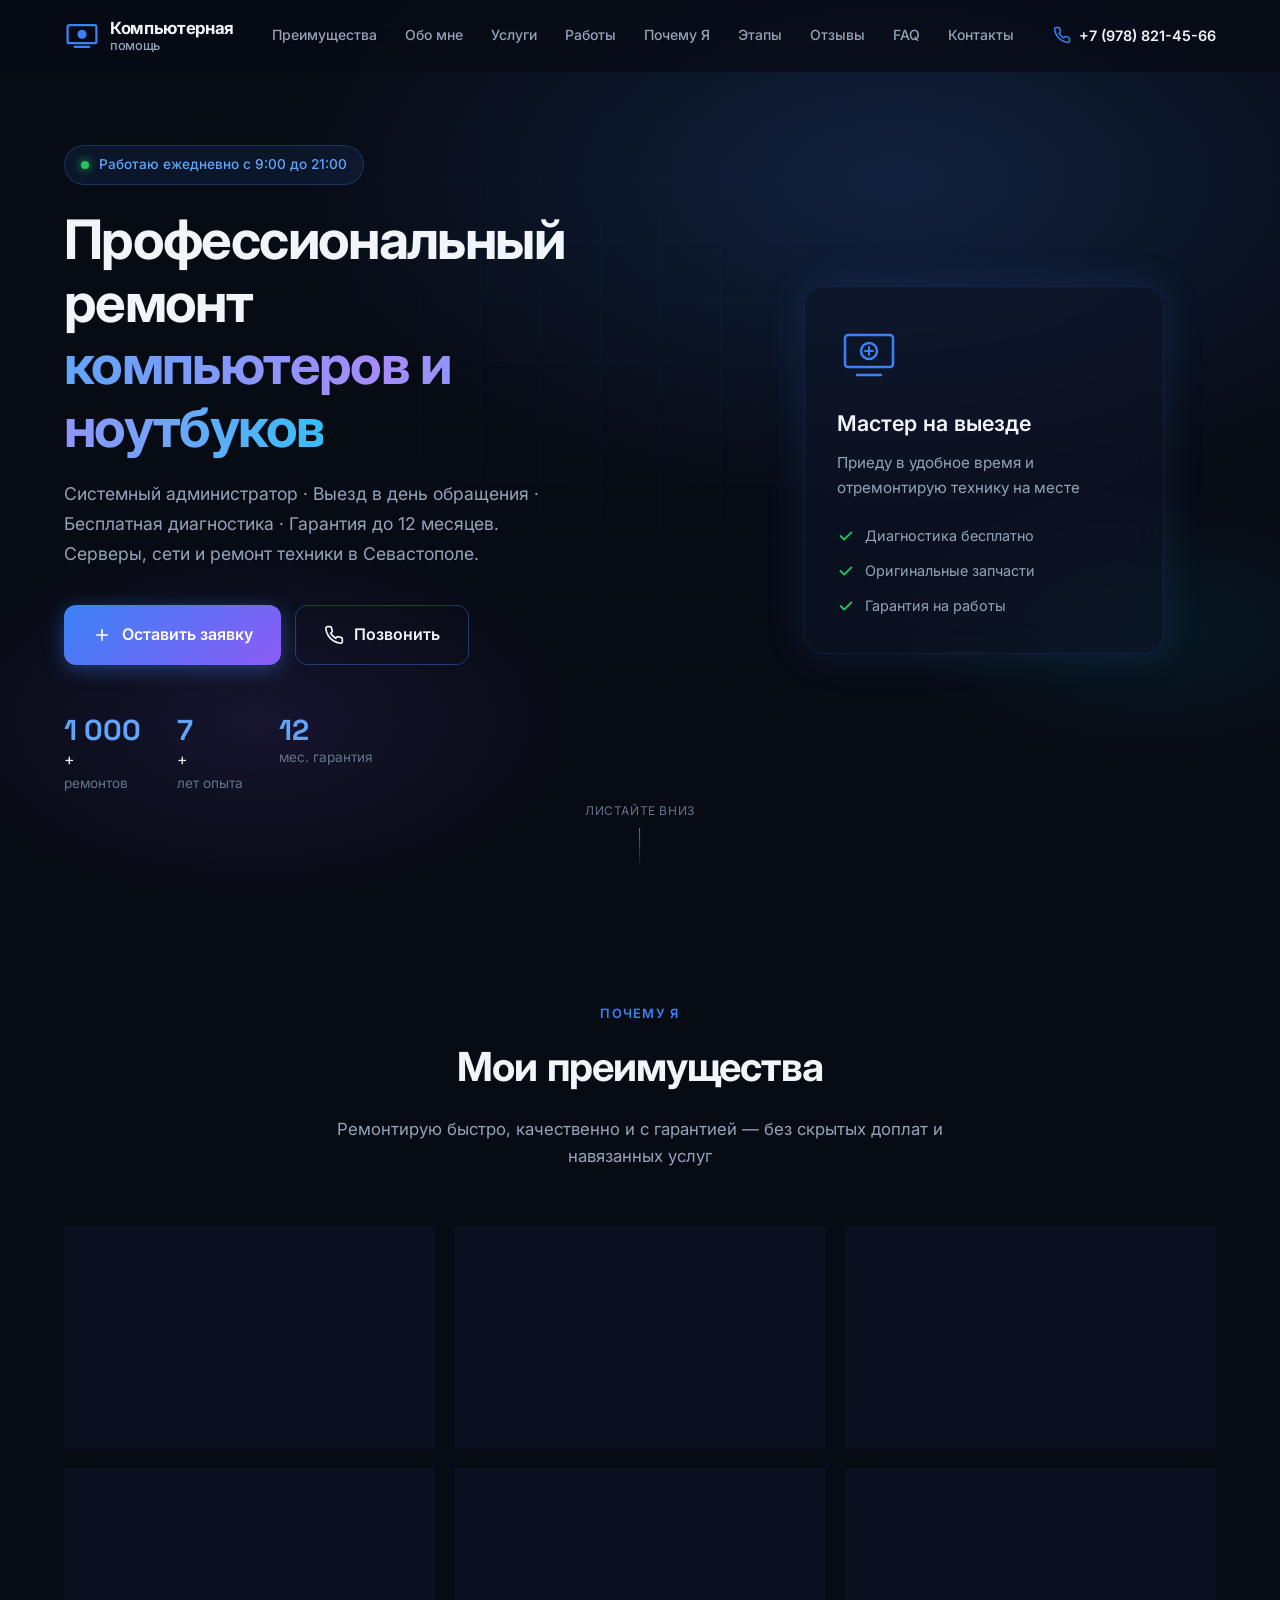
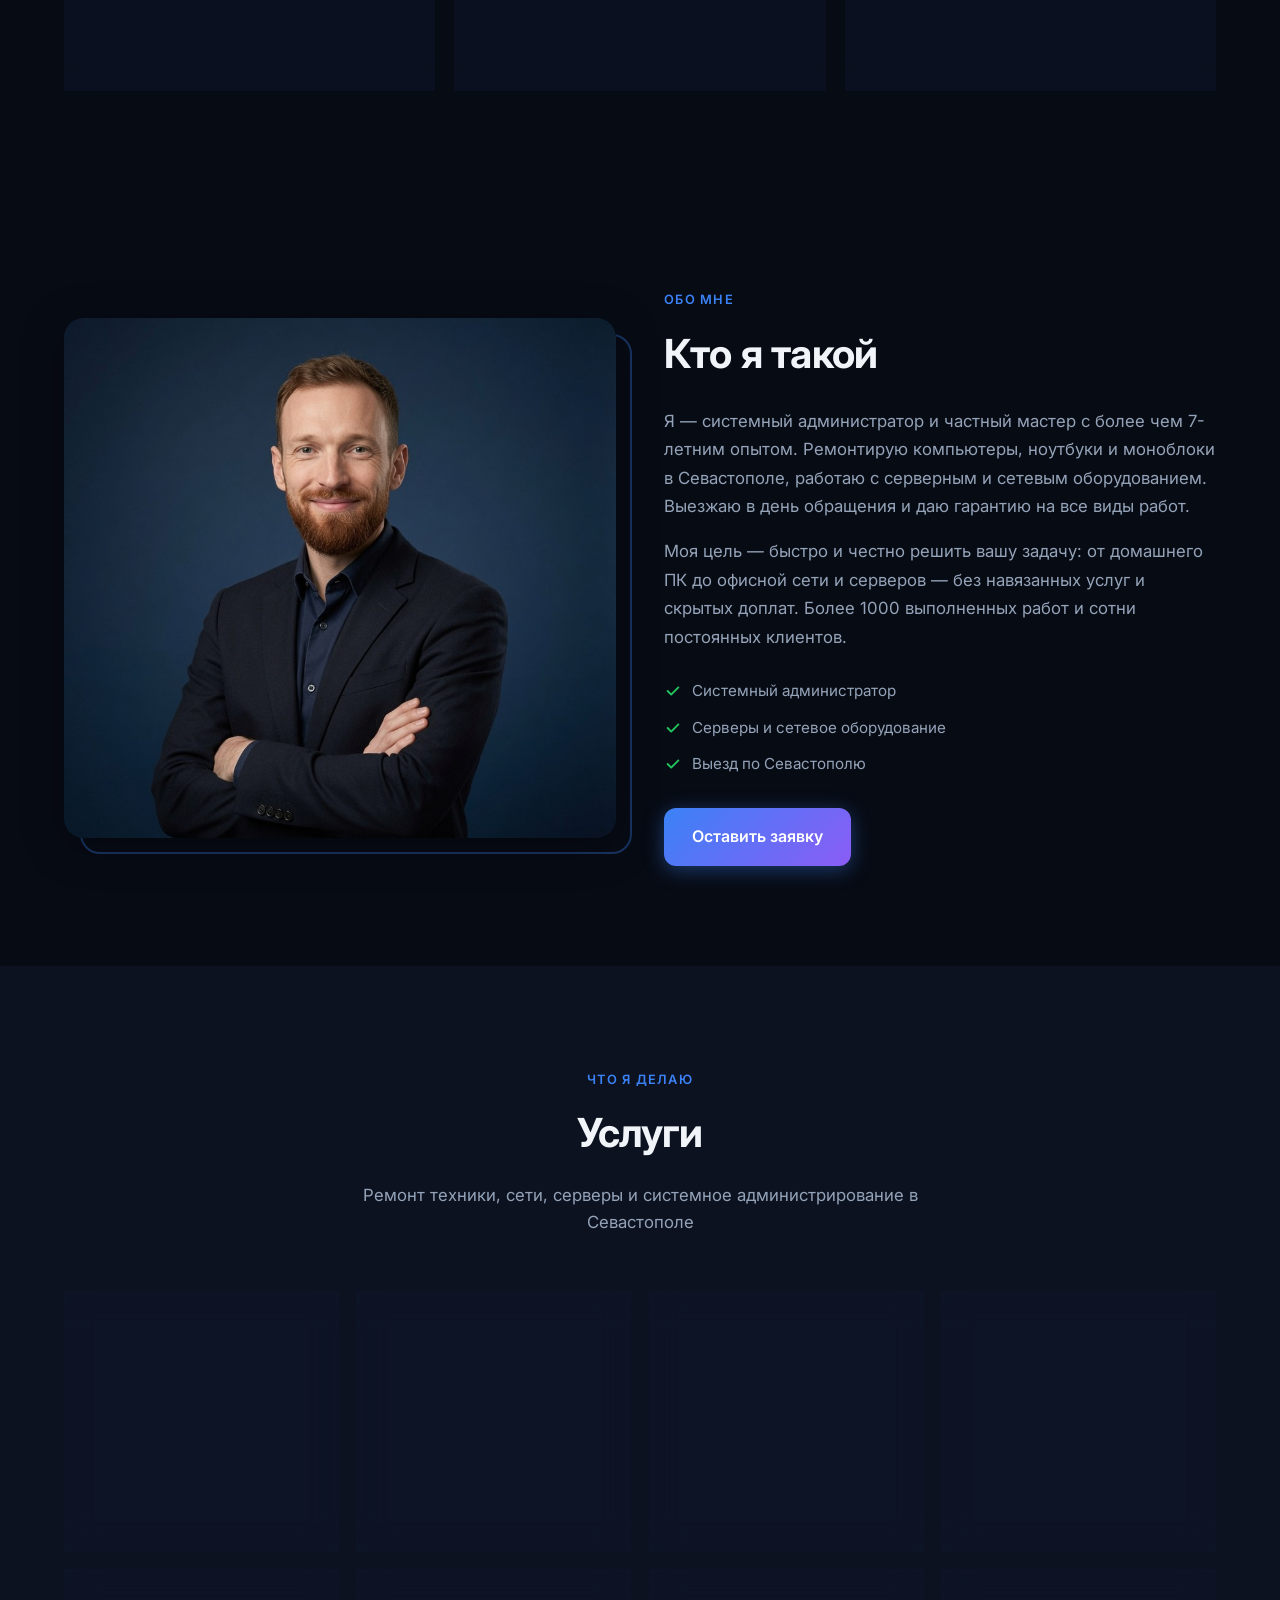
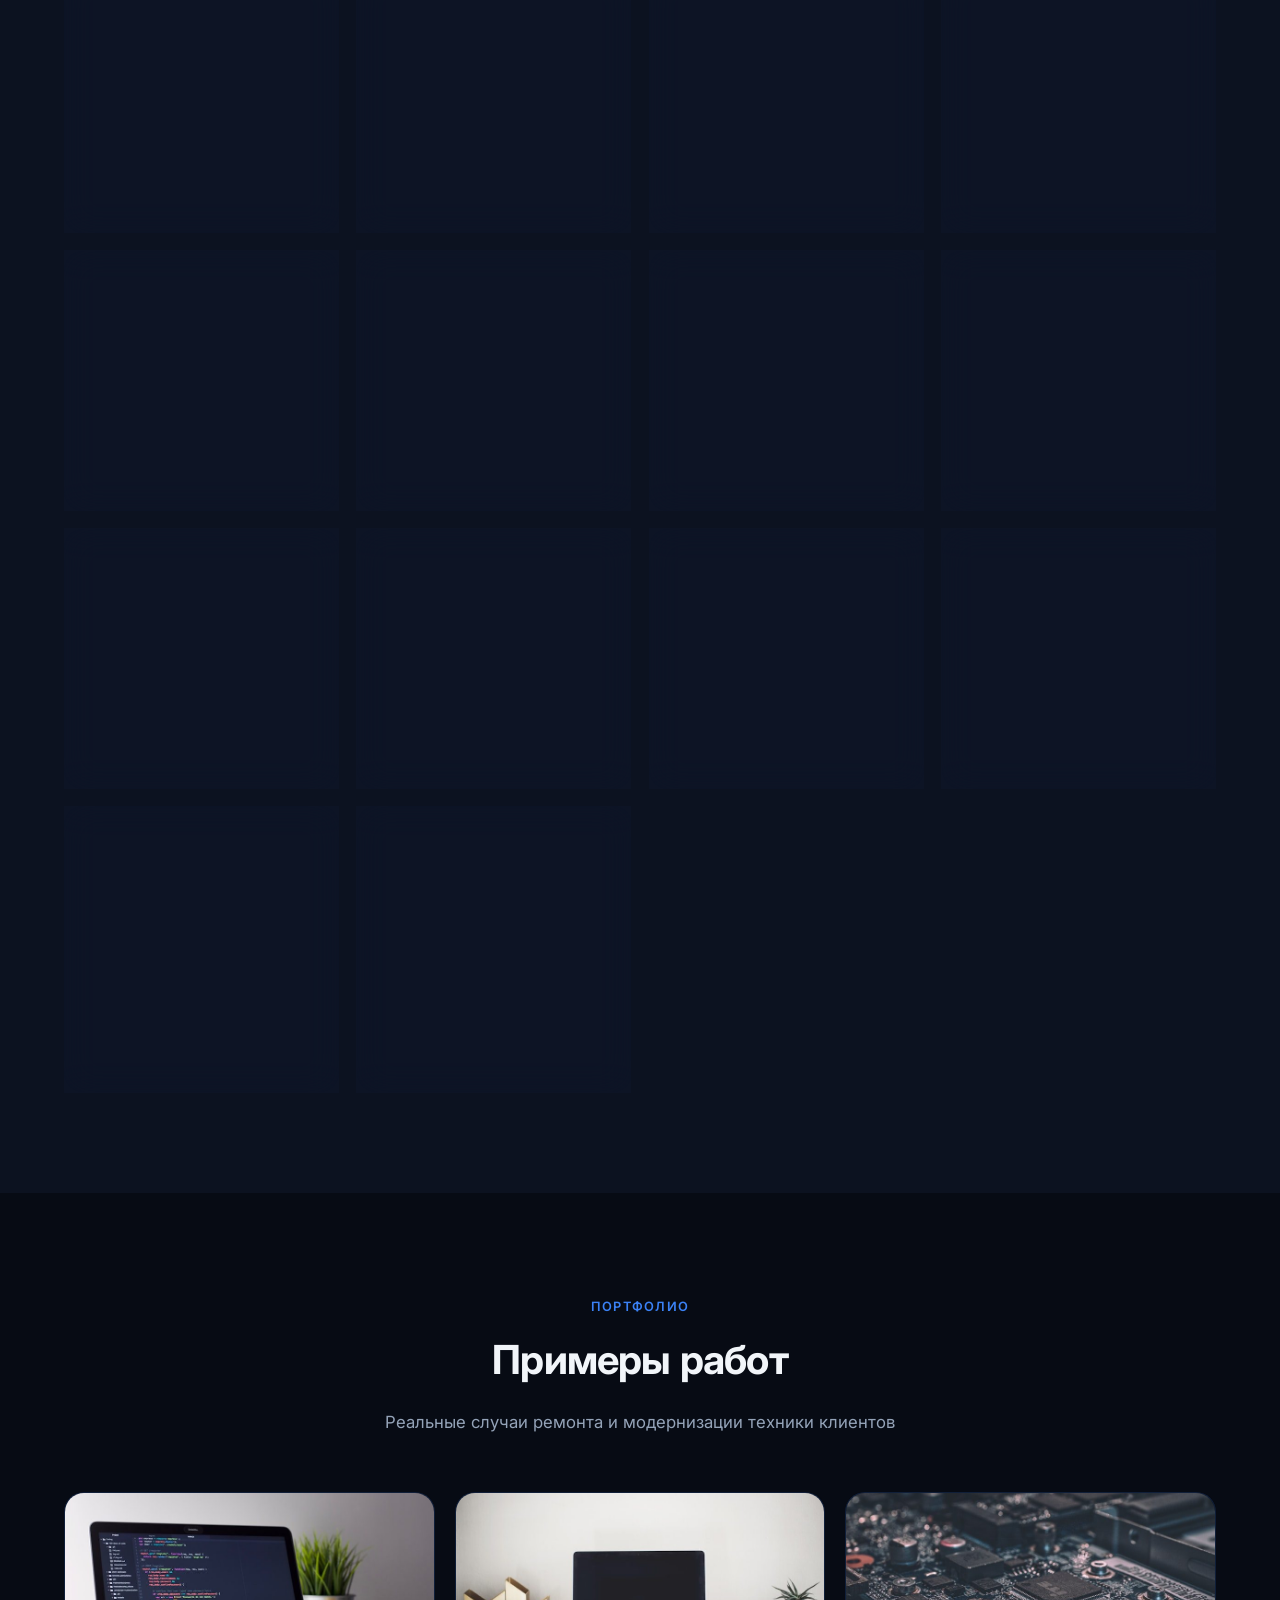
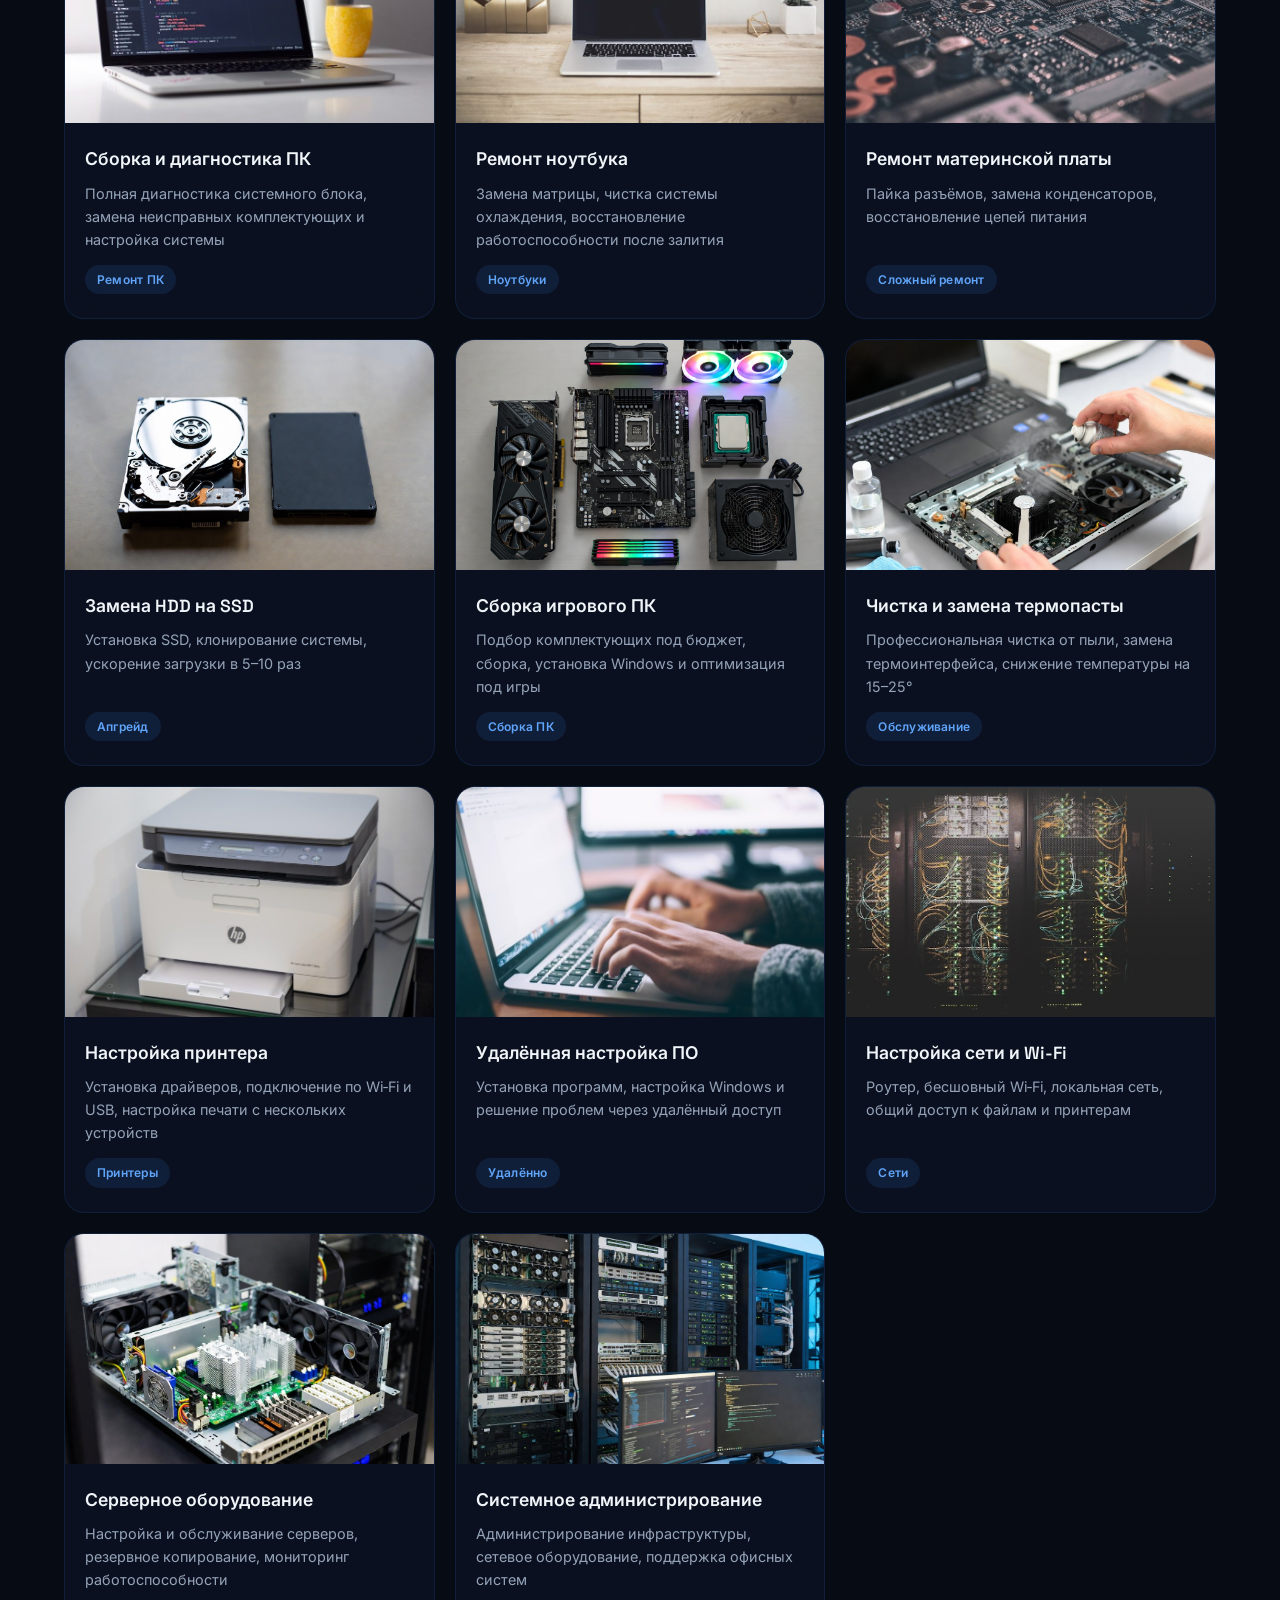
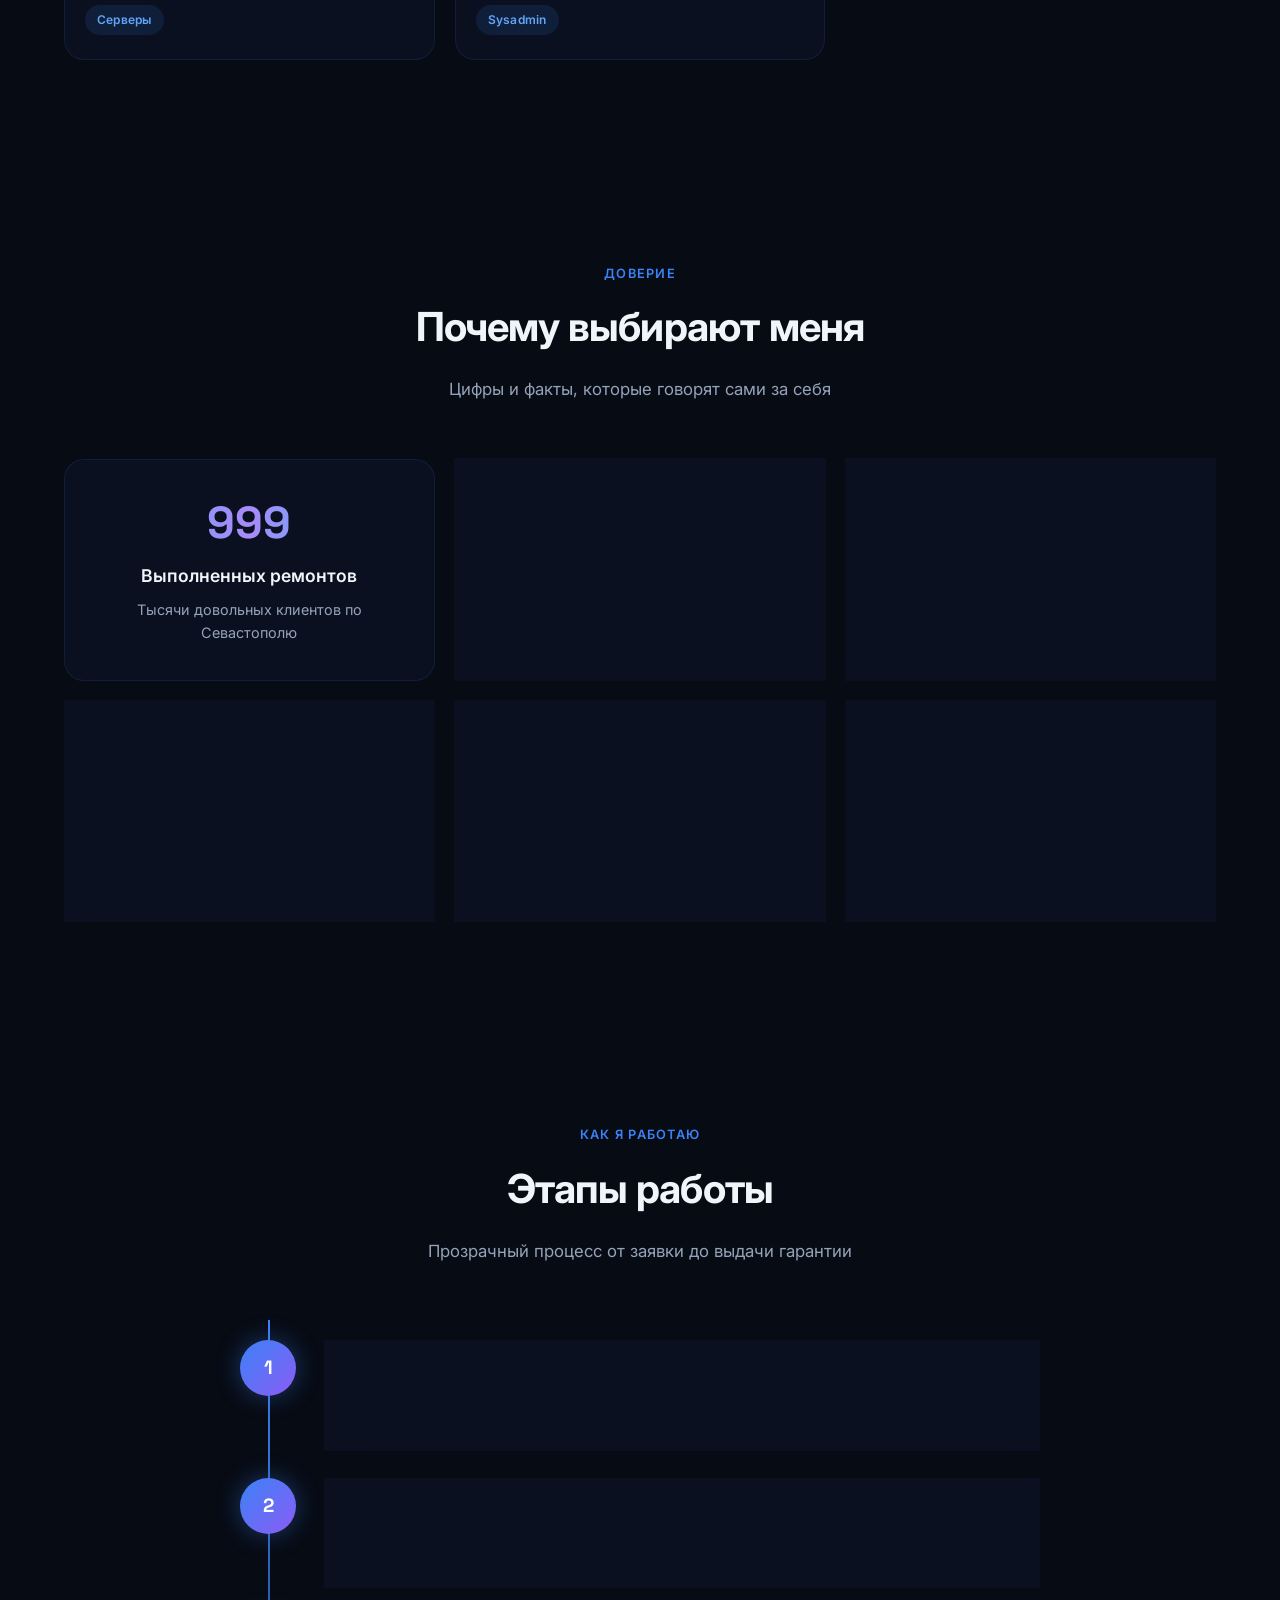
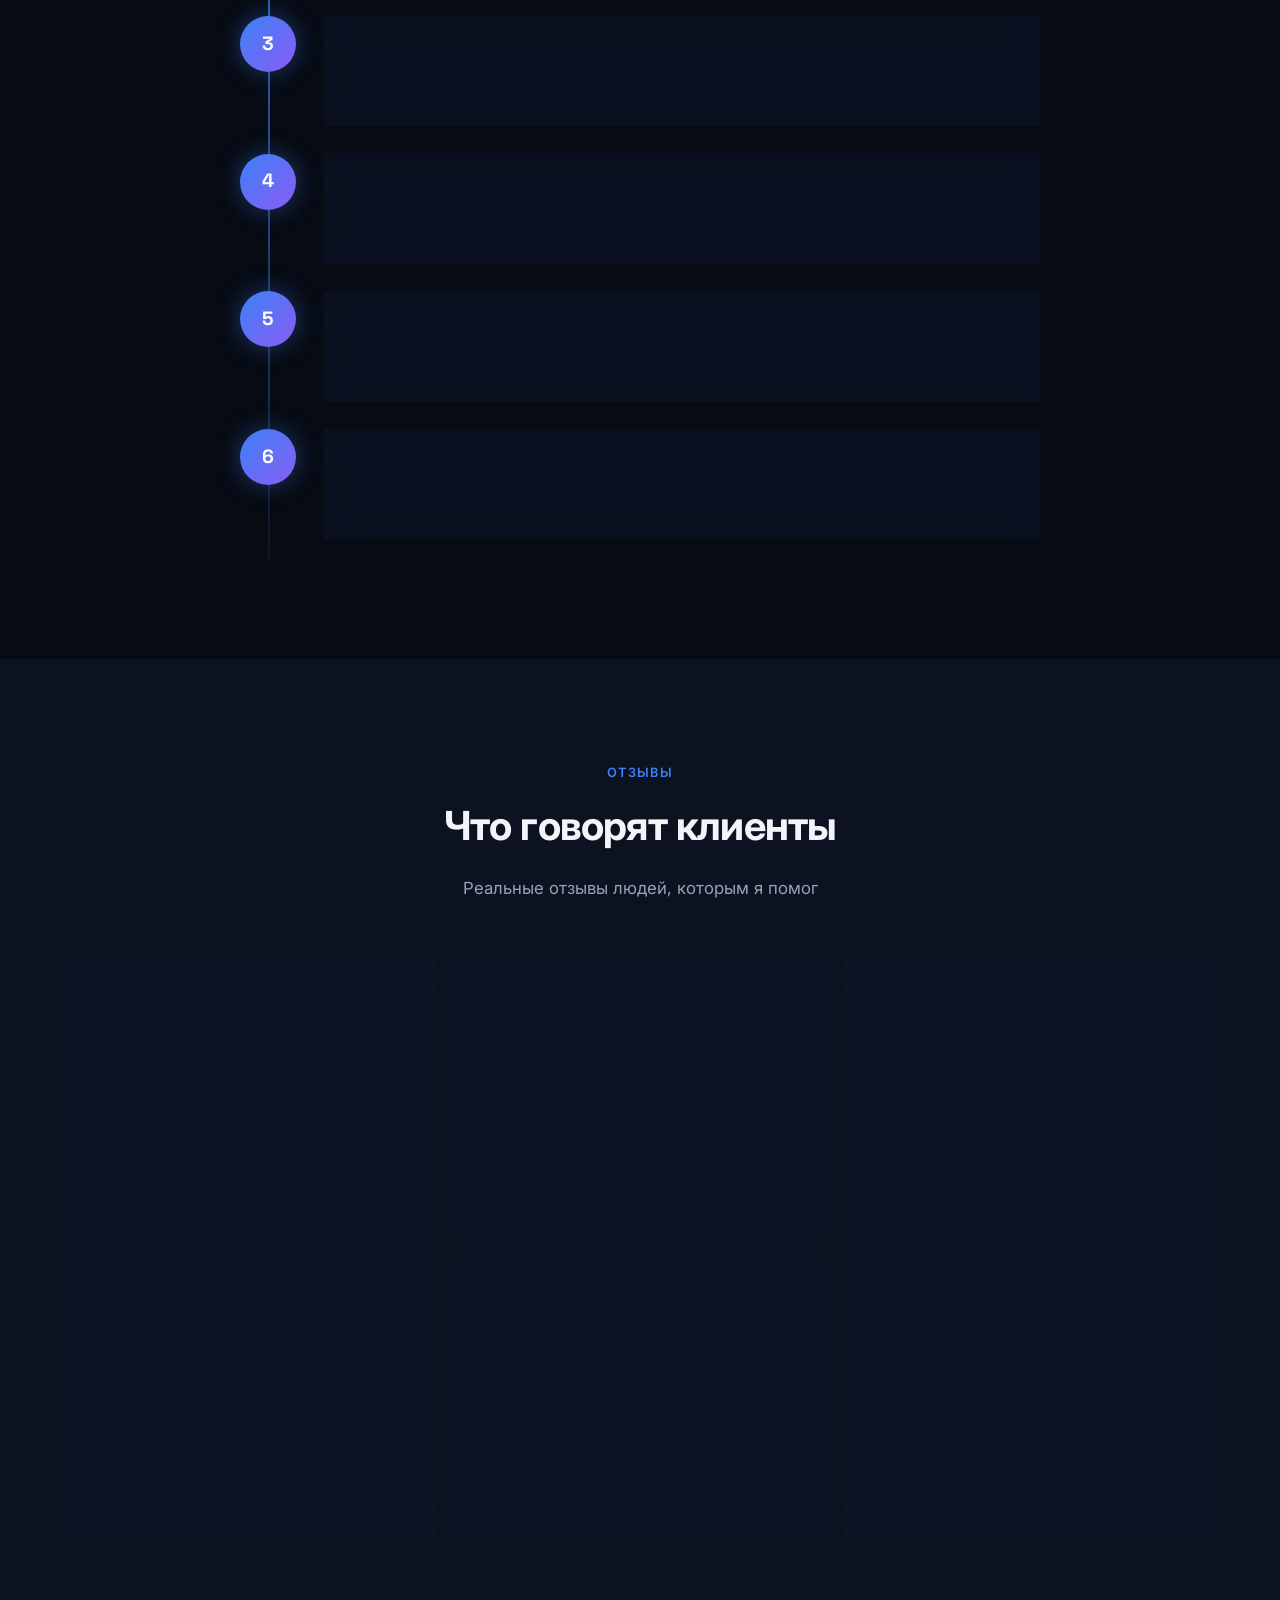
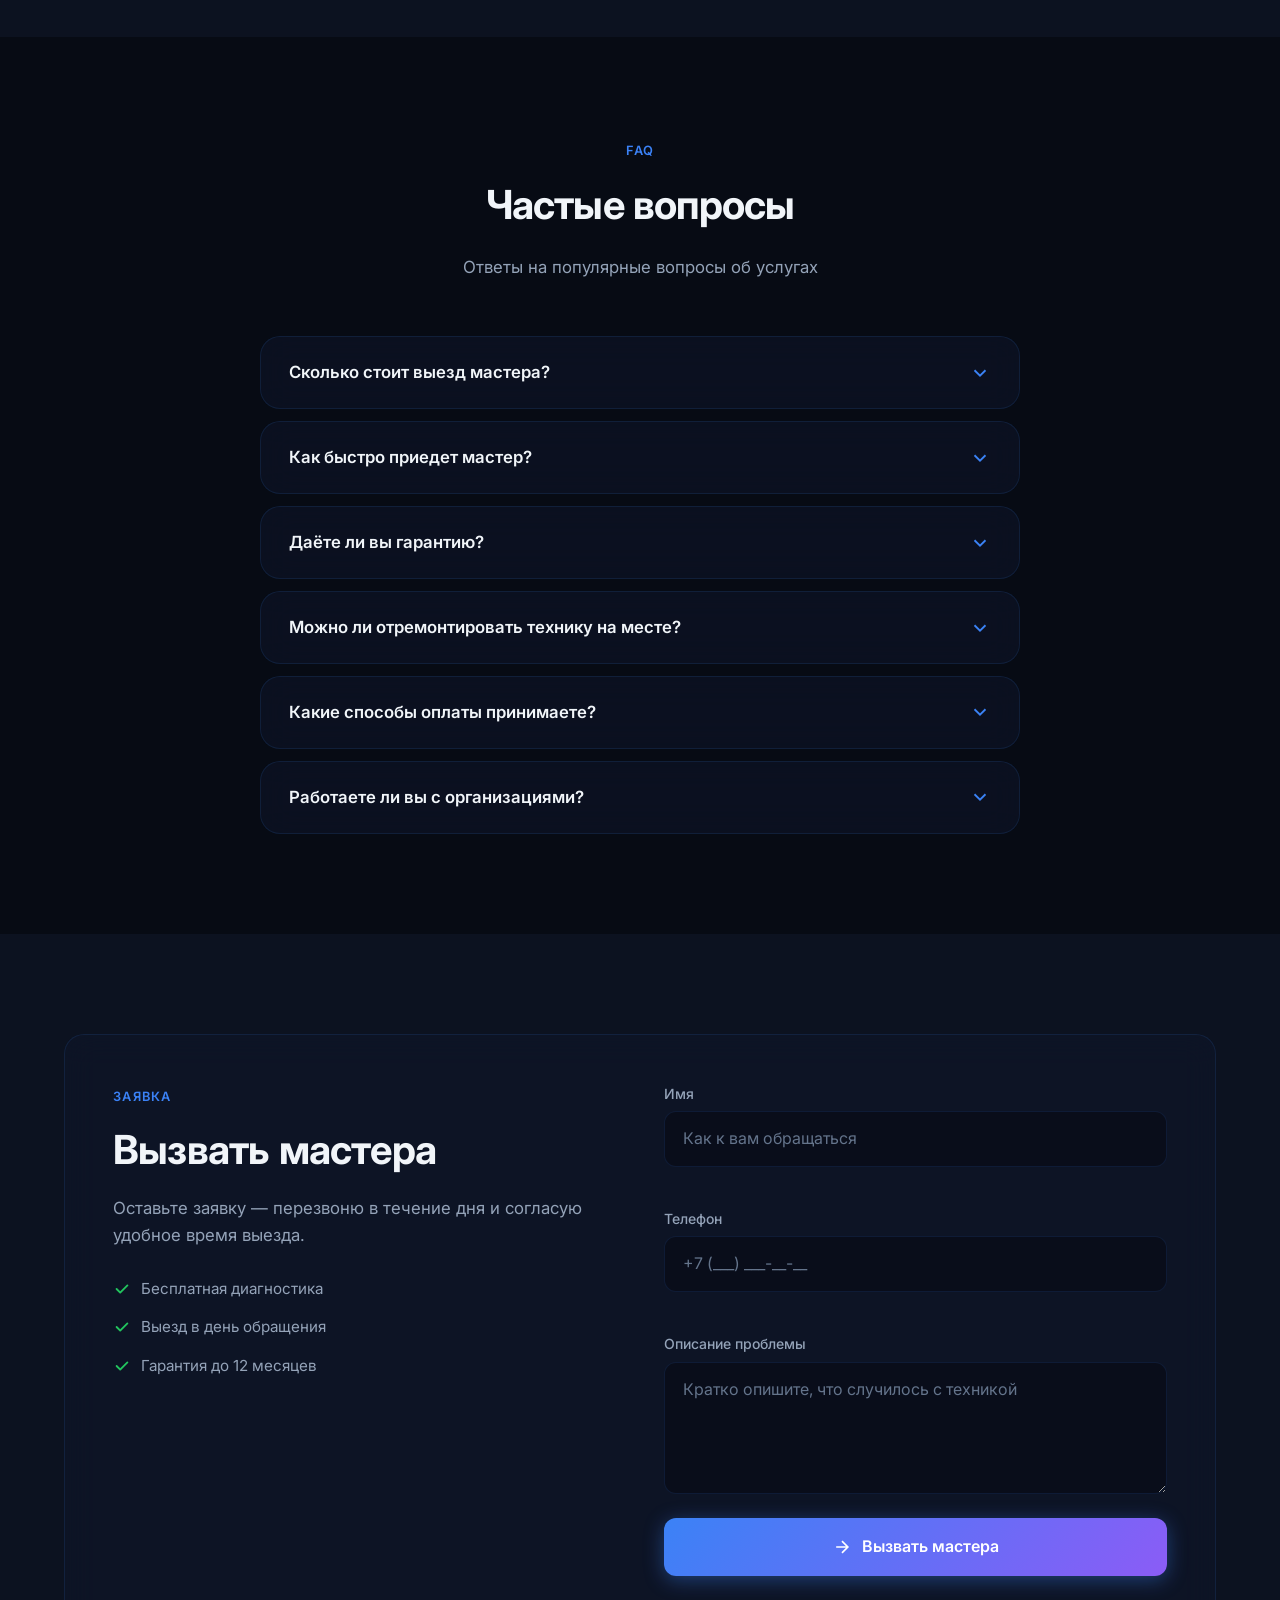
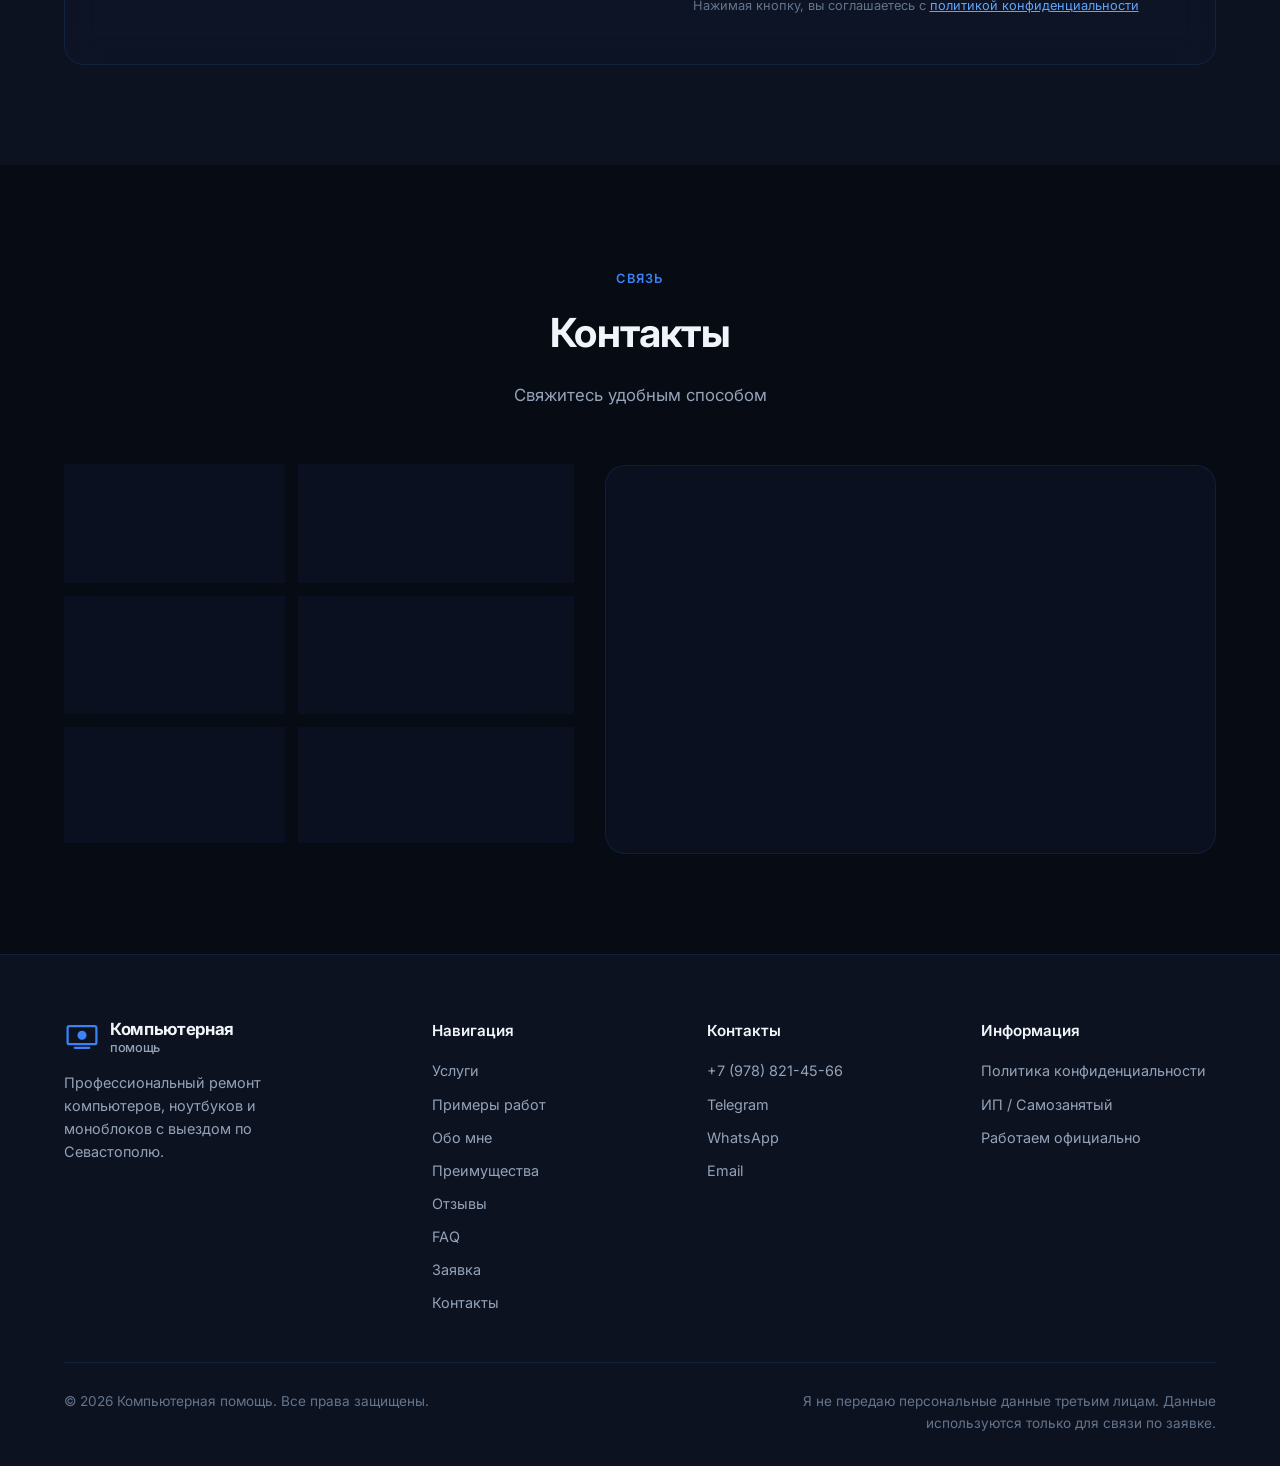
==== commit 4e37fc51: "Update index.html" ====
--- a/index.html
+++ b/index.html
@@ -80,6 +80,7 @@
   }
   </script>
 </head>
+  <meta name="yandex-verification" content="006568401aa7d338" />
 <body>
   <!-- Header / Navigation -->
   <header class="header" id="header">
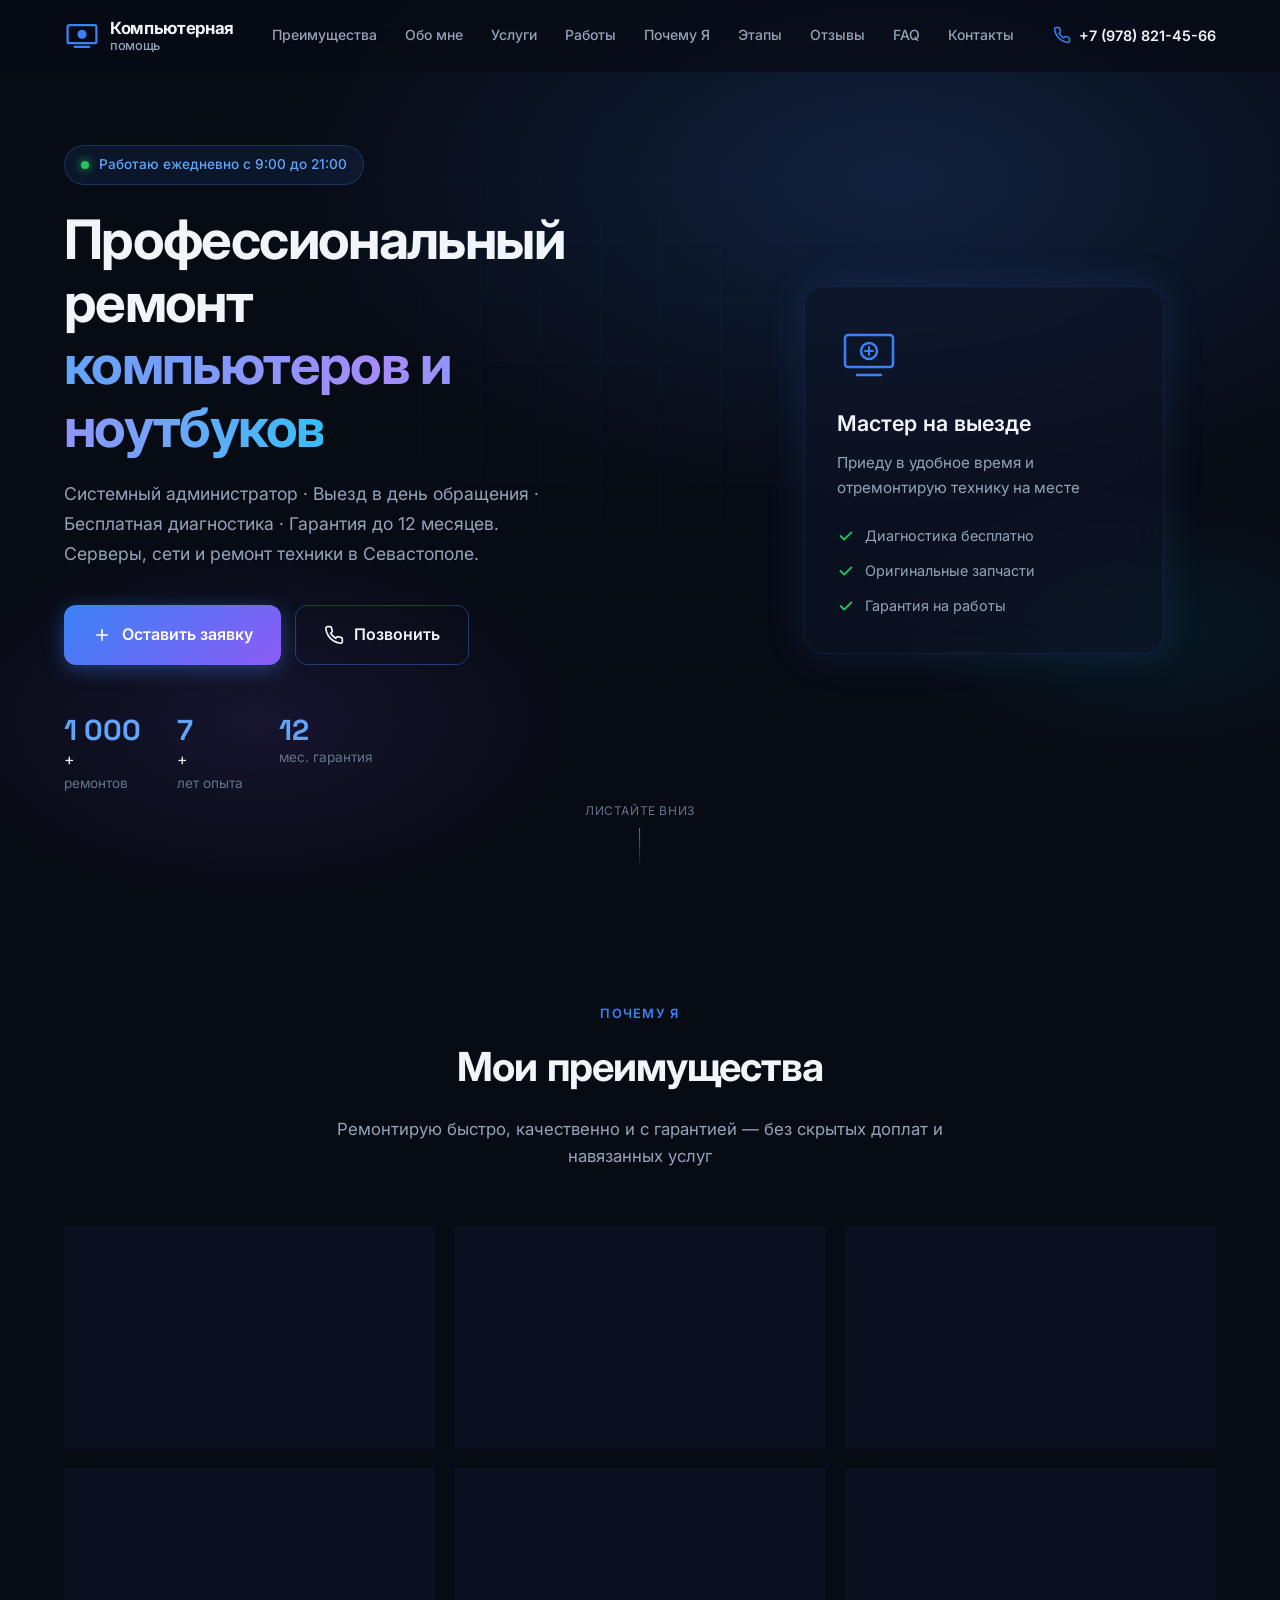
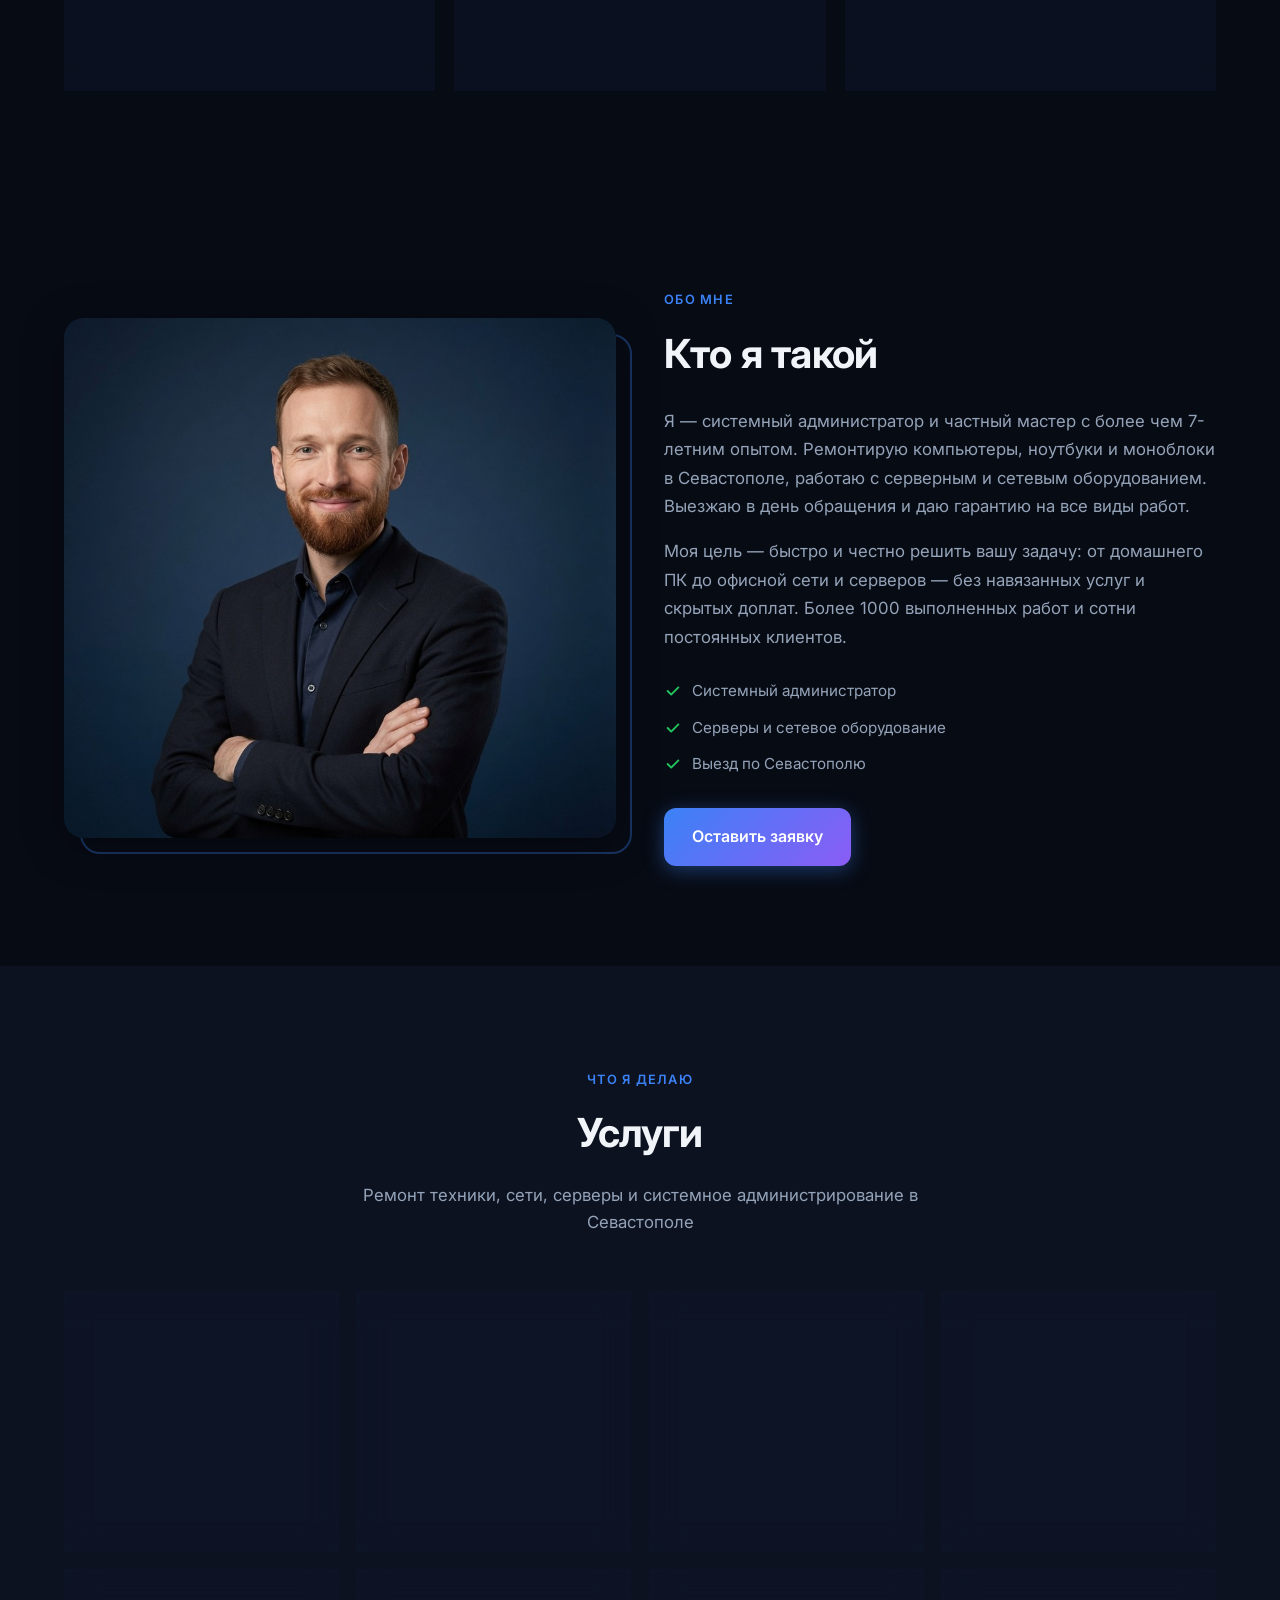
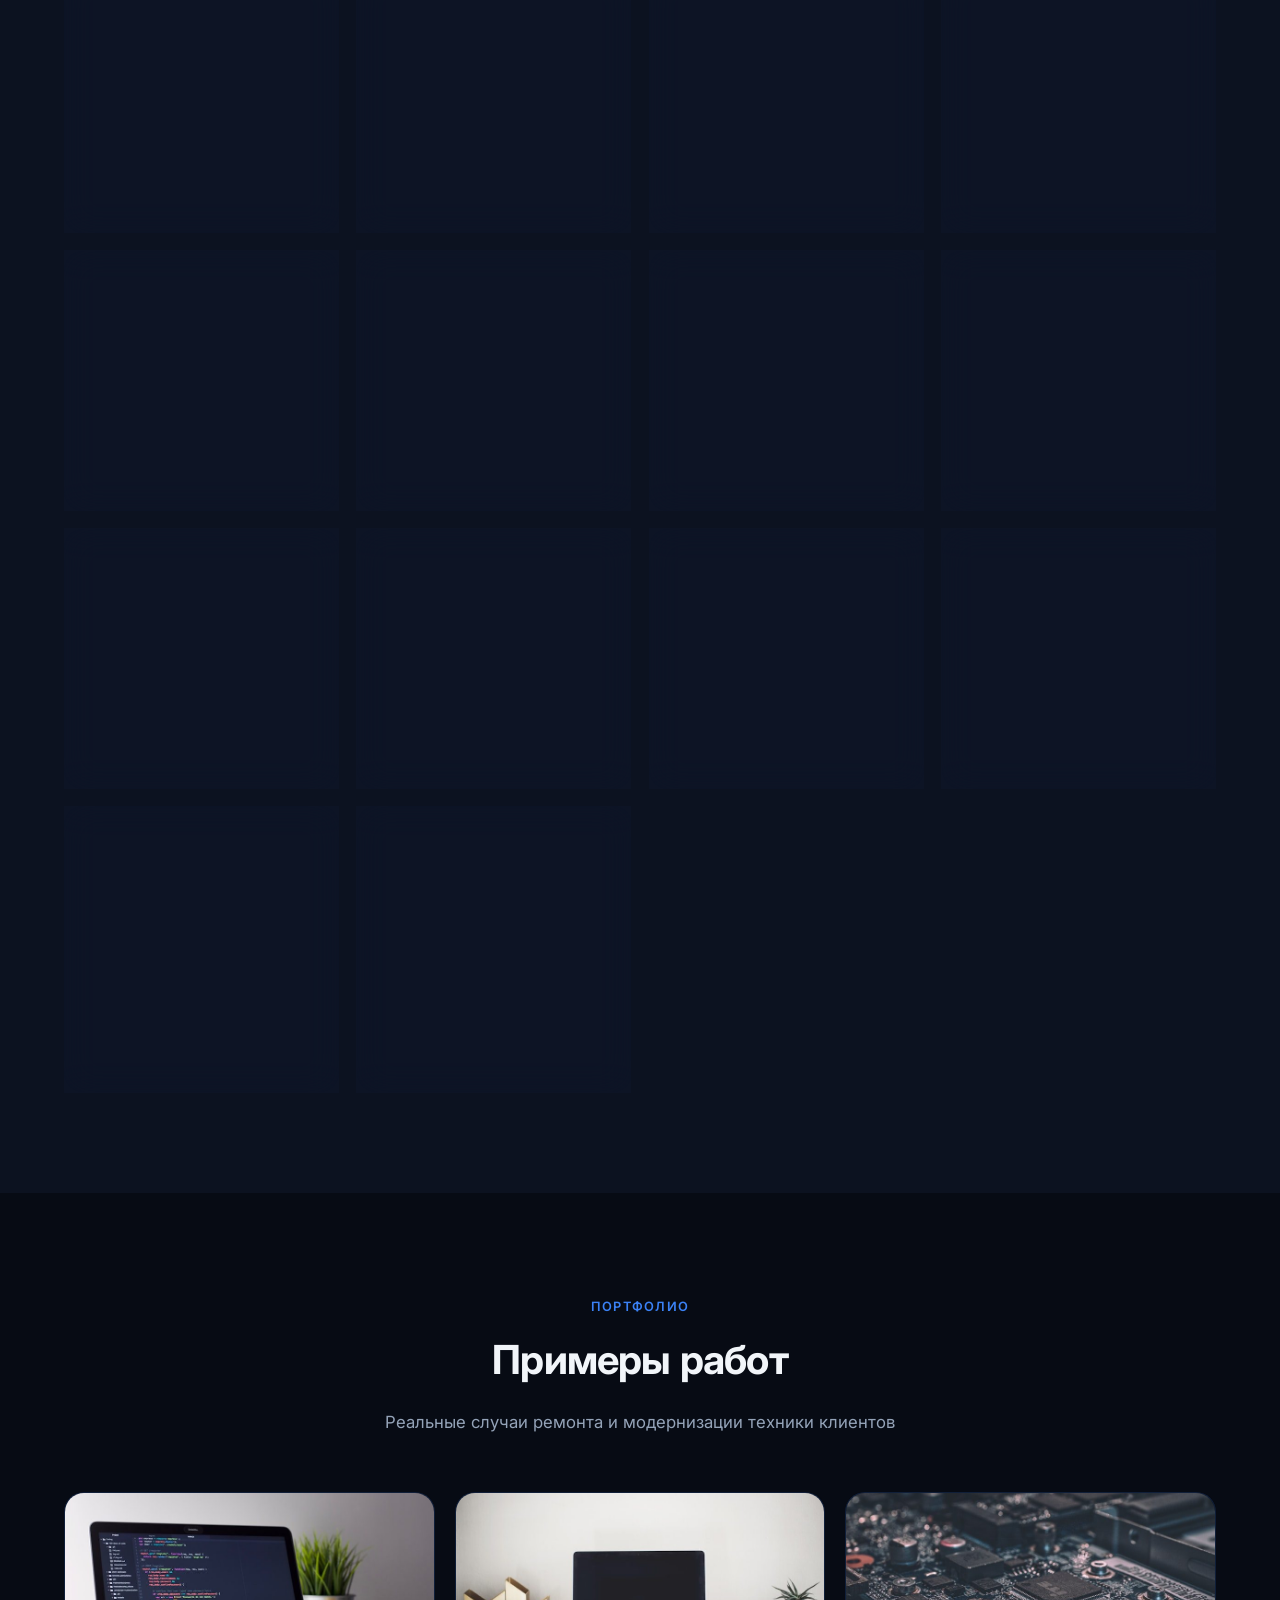
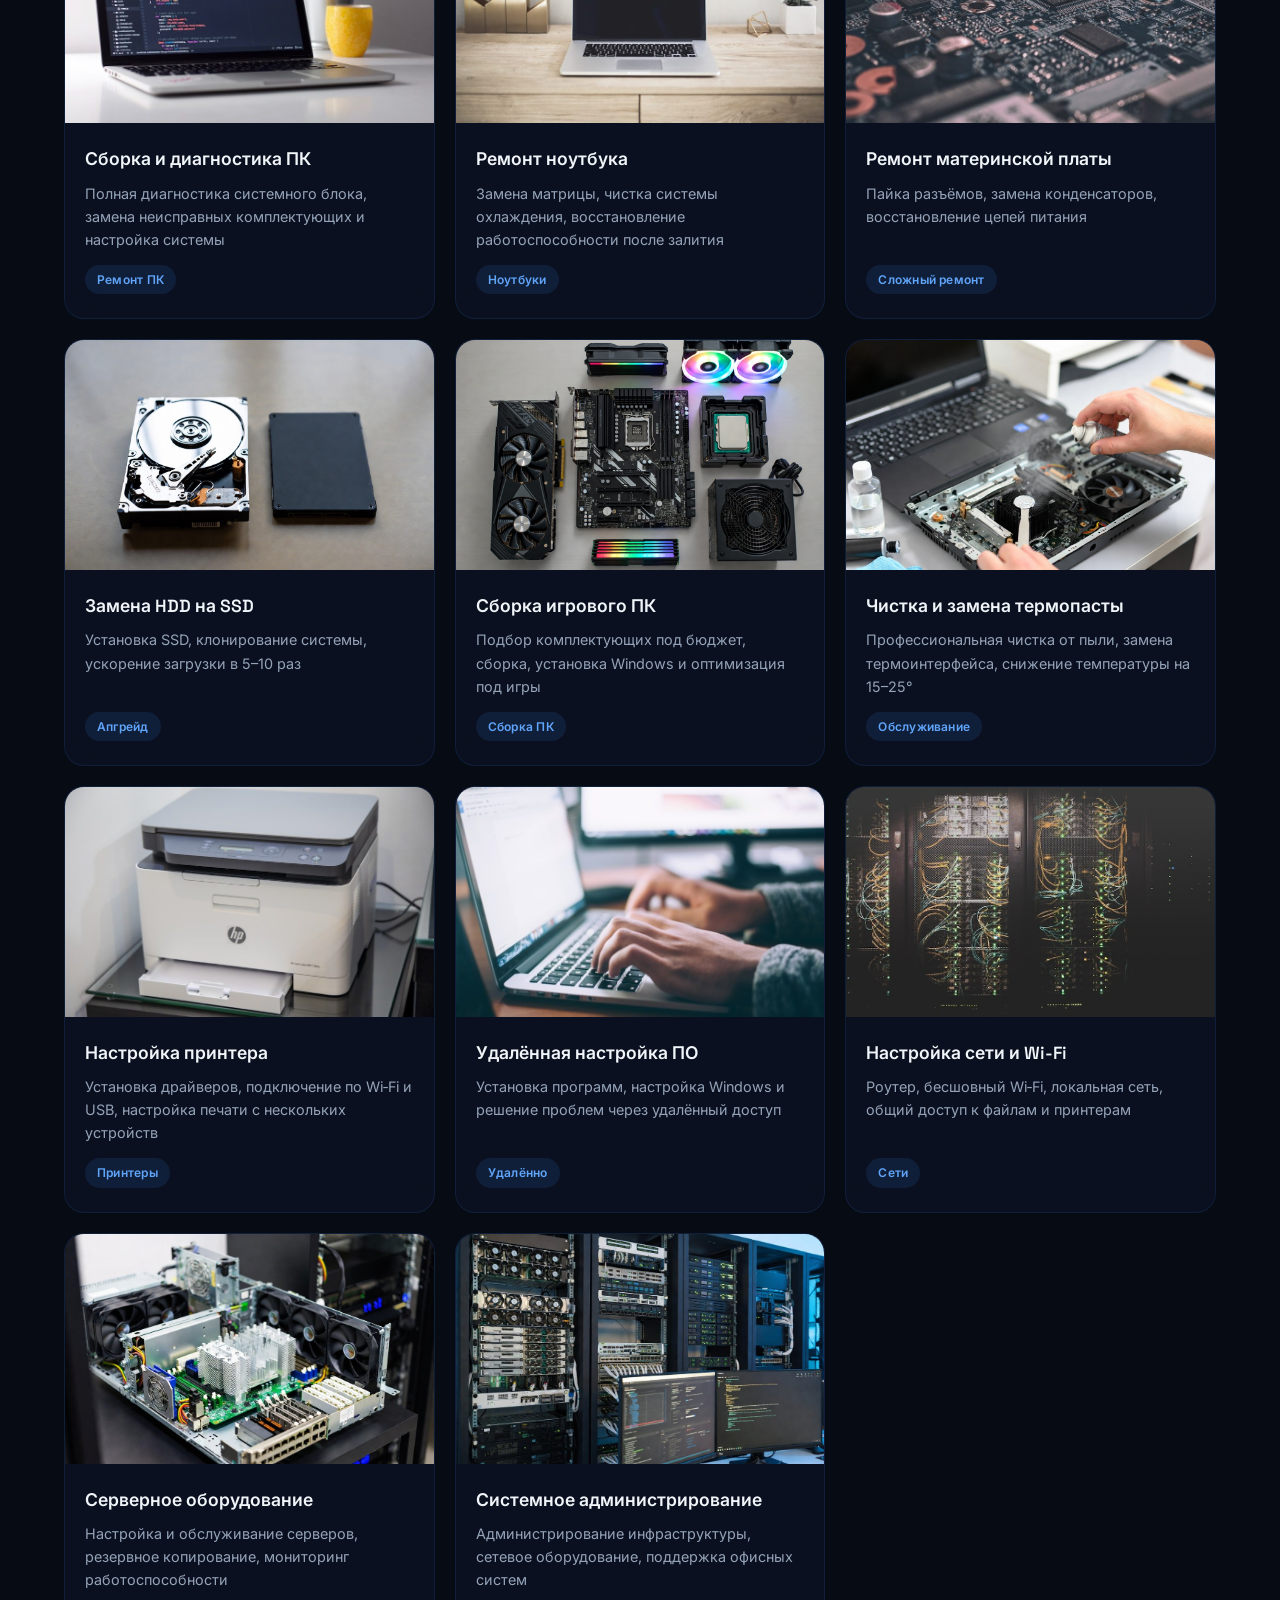
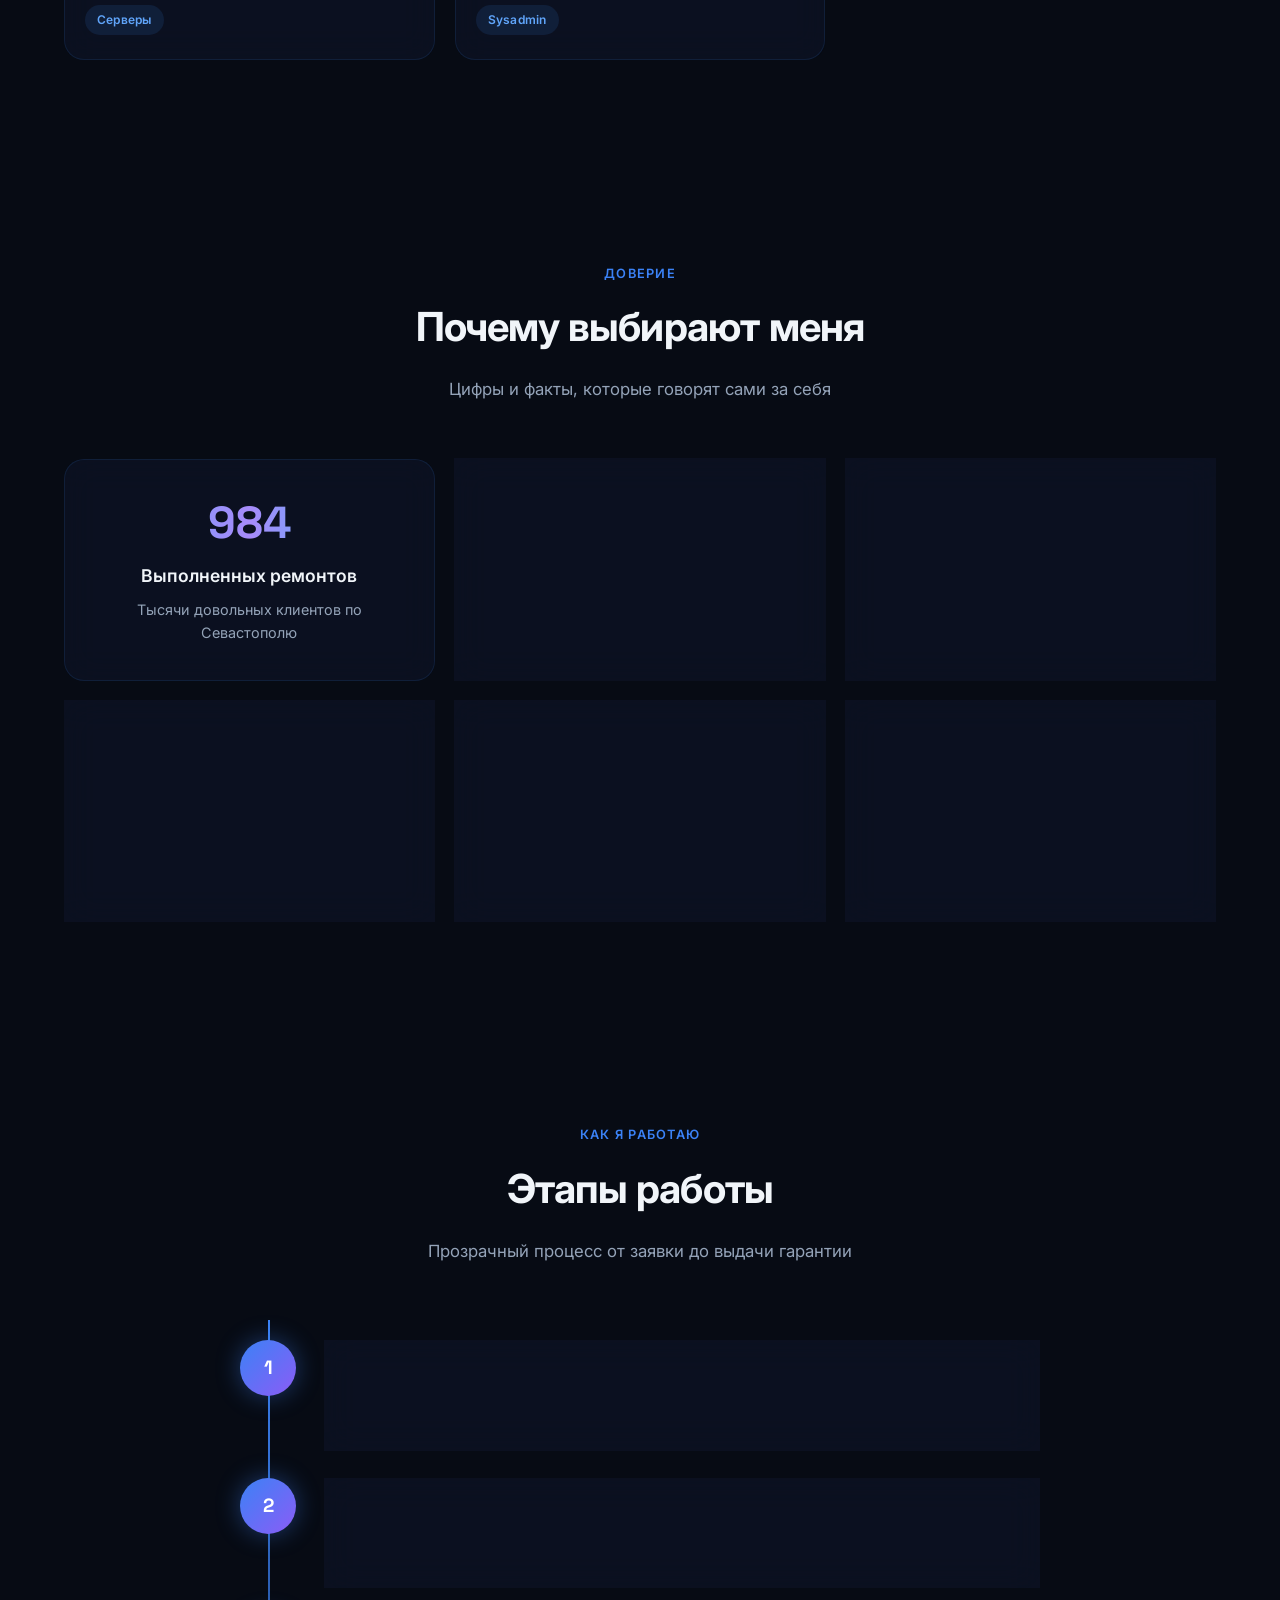
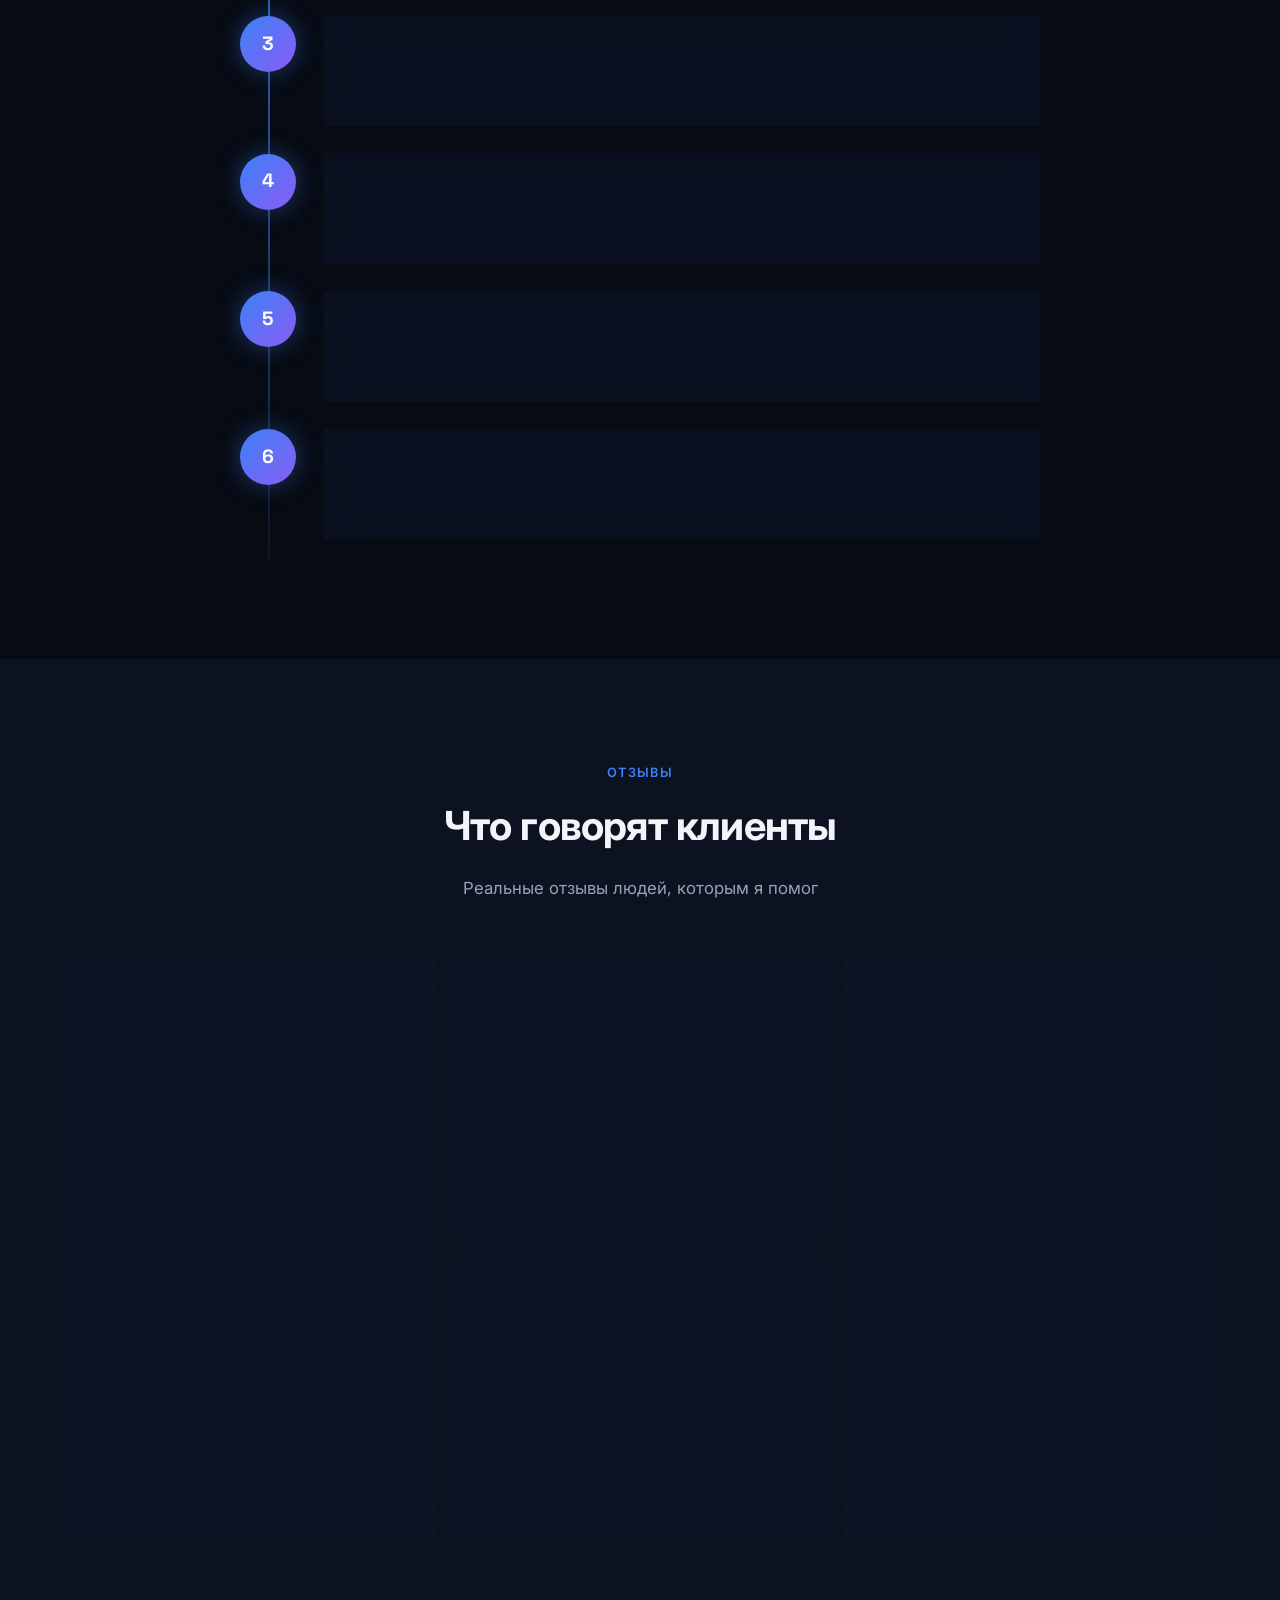
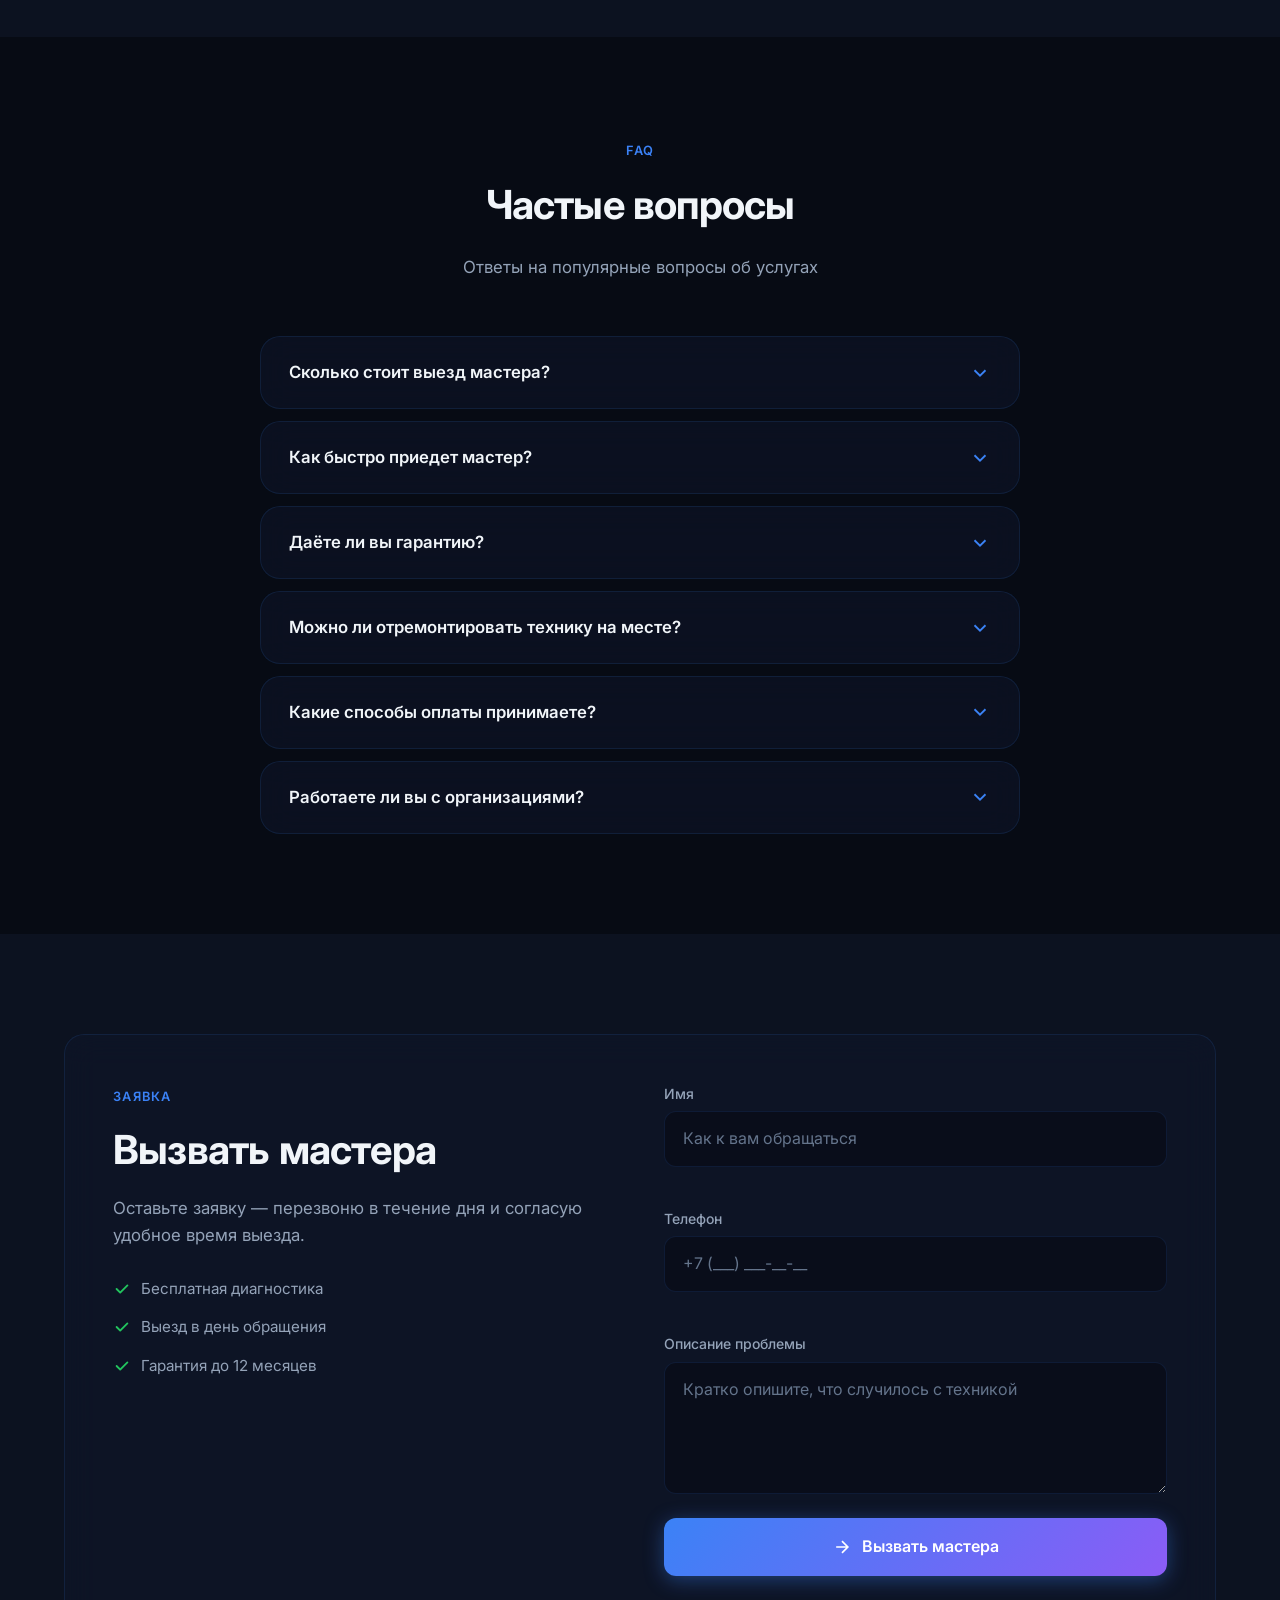
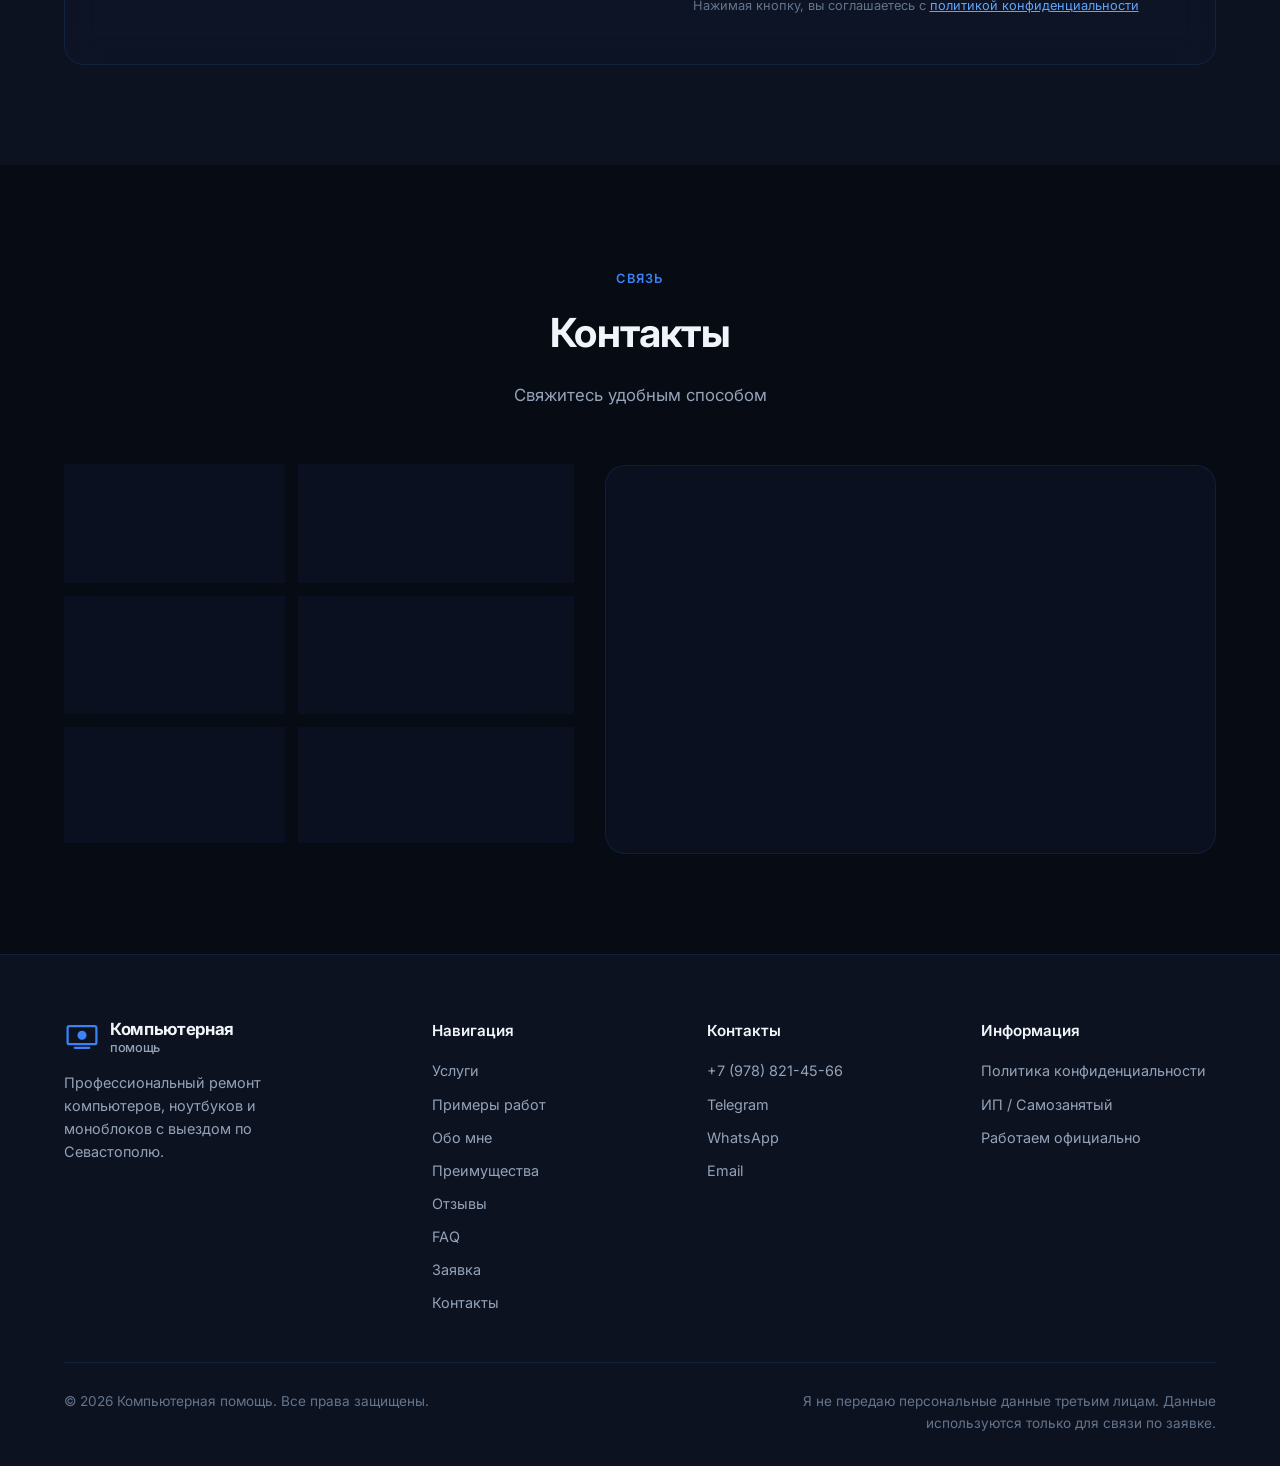
==== commit f0e18b59: "Update index.html" ====
--- a/index.html
+++ b/index.html
@@ -80,7 +80,6 @@
   }
   </script>
 </head>
-  <meta name="yandex-verification" content="006568401aa7d338" />
 <body>
   <!-- Header / Navigation -->
   <header class="header" id="header">
